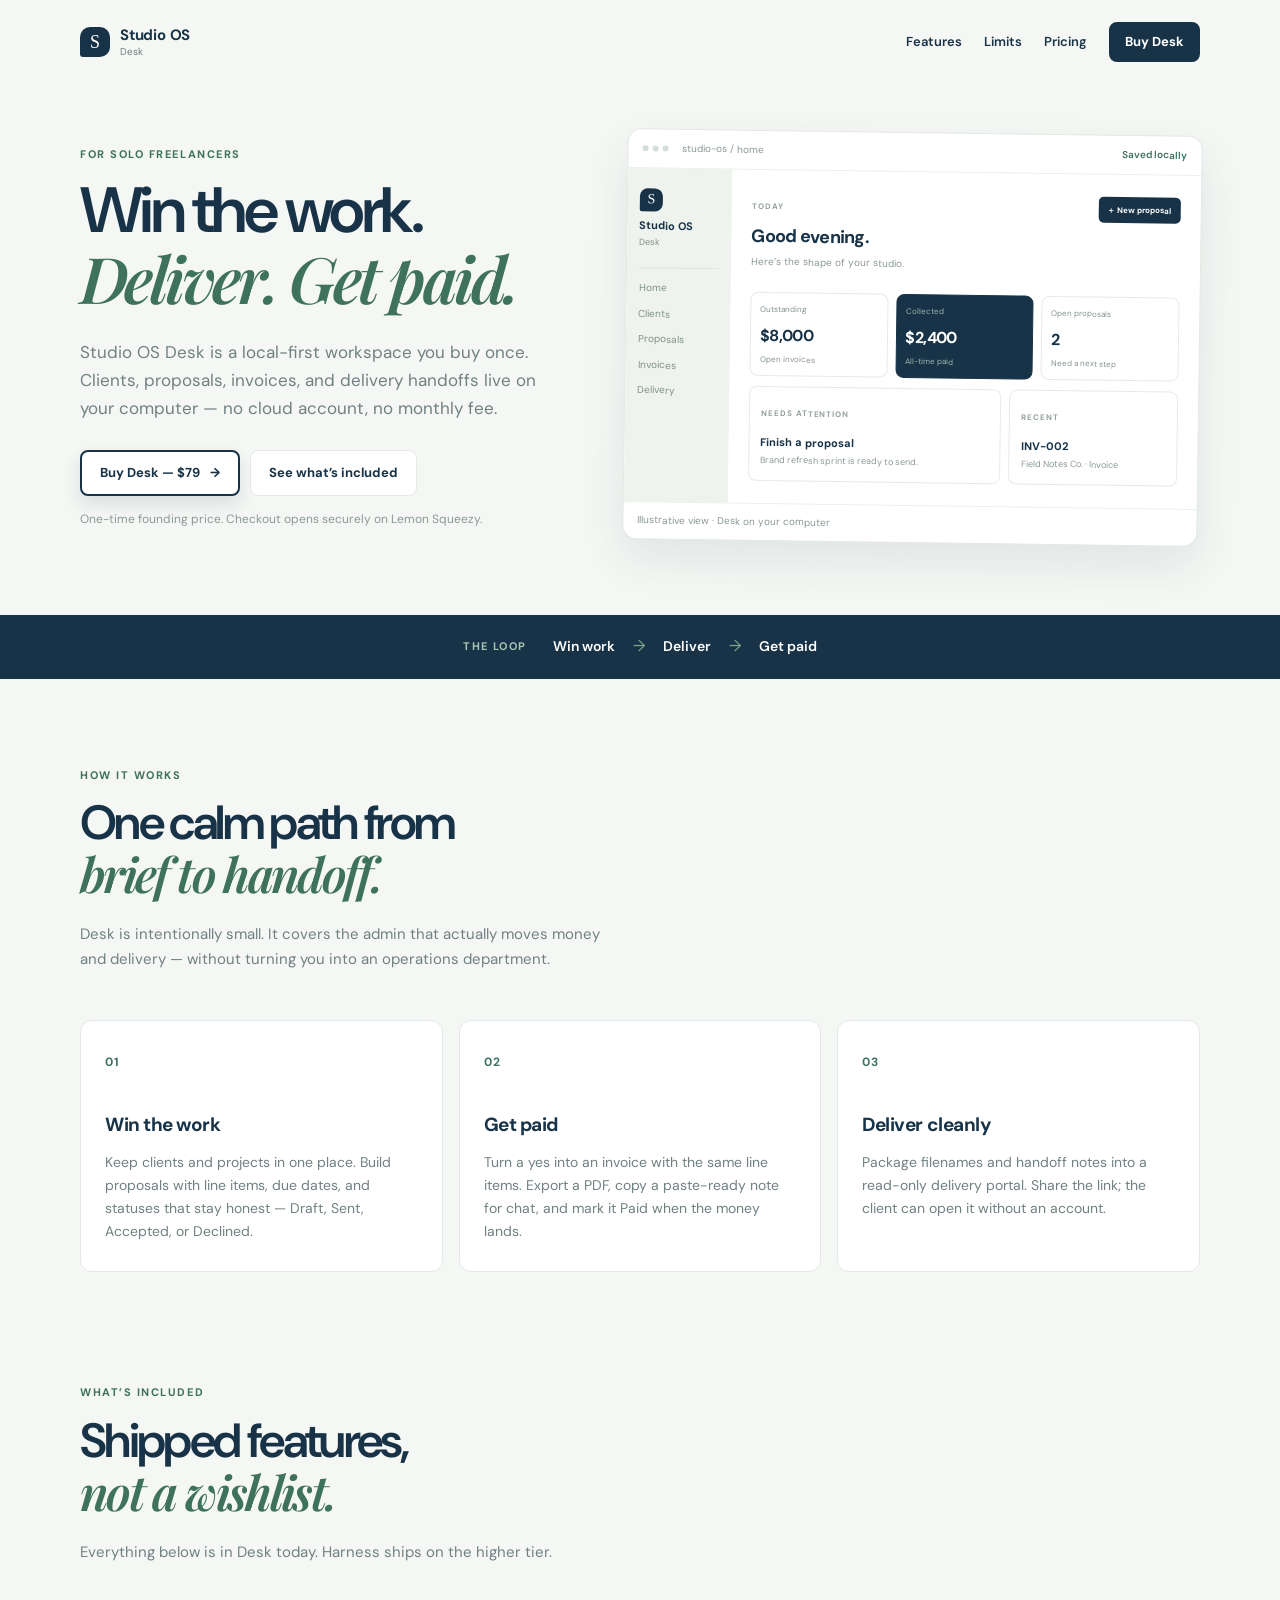
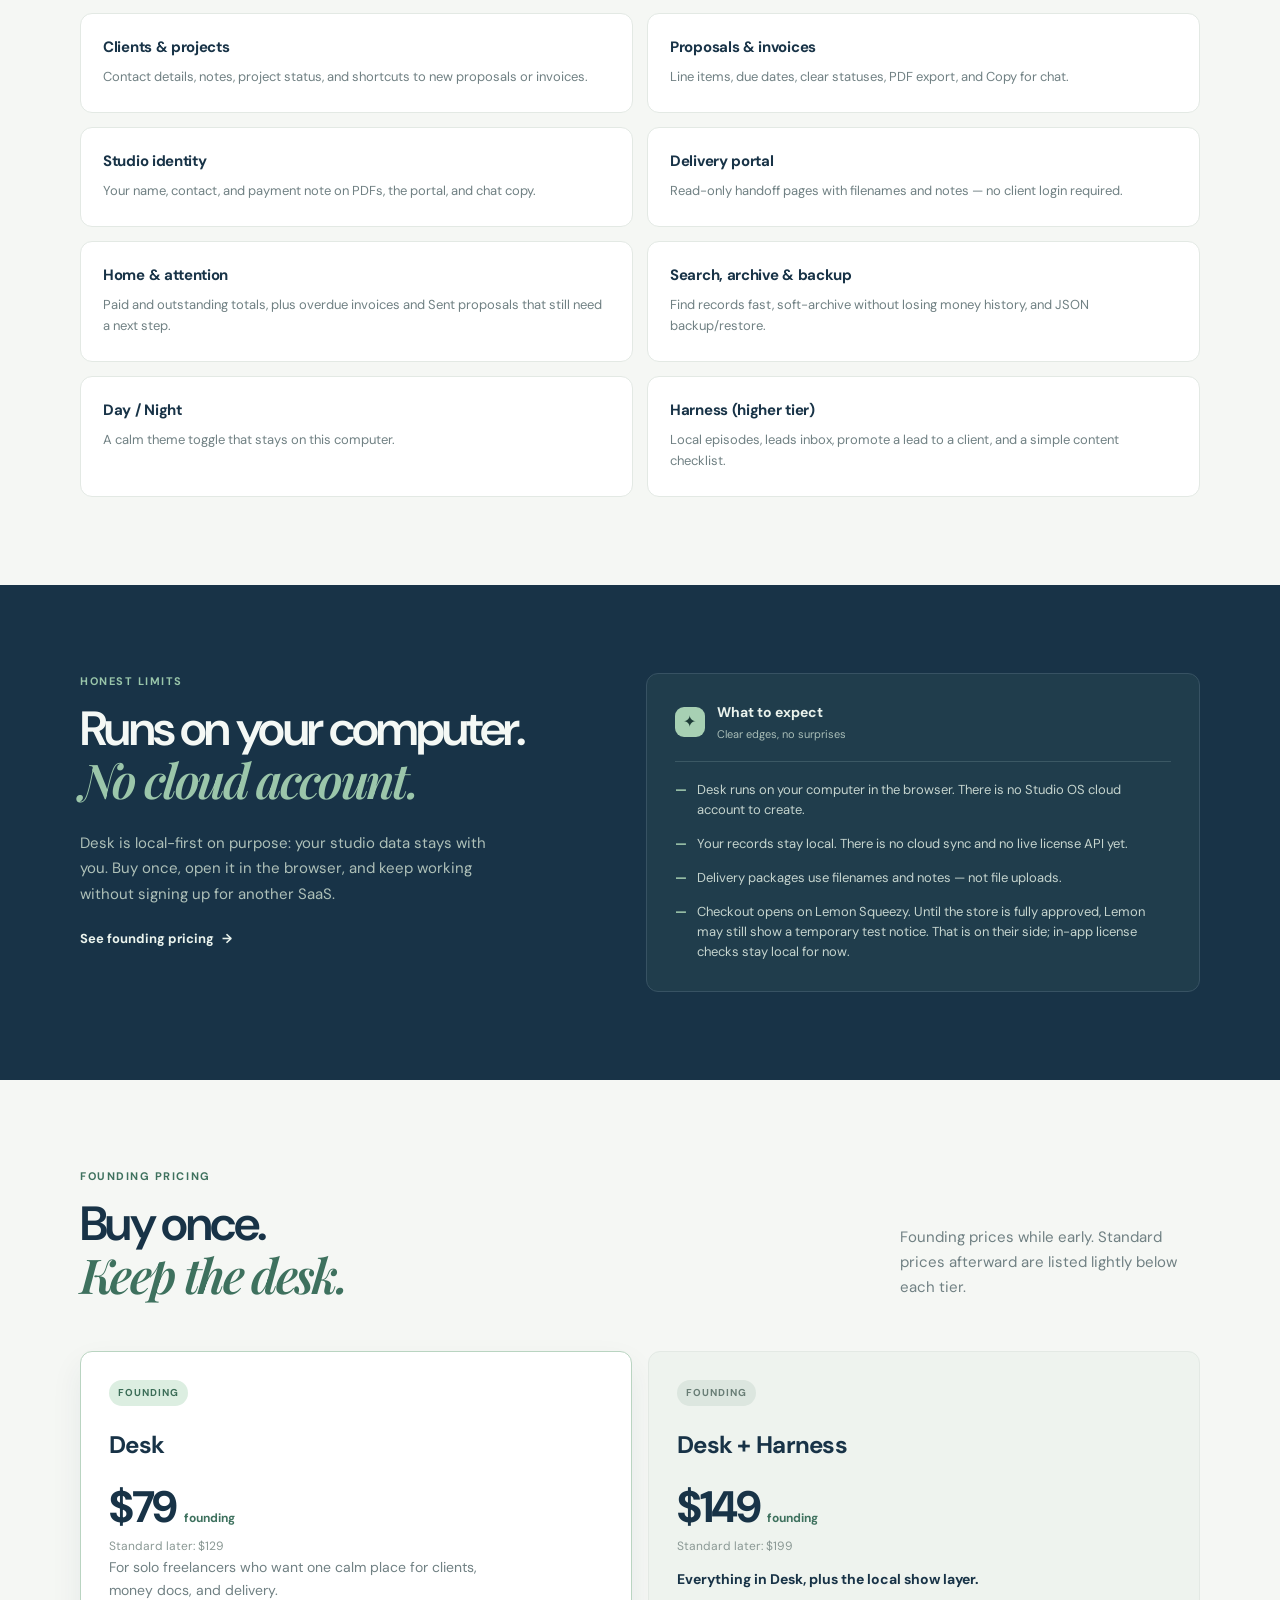
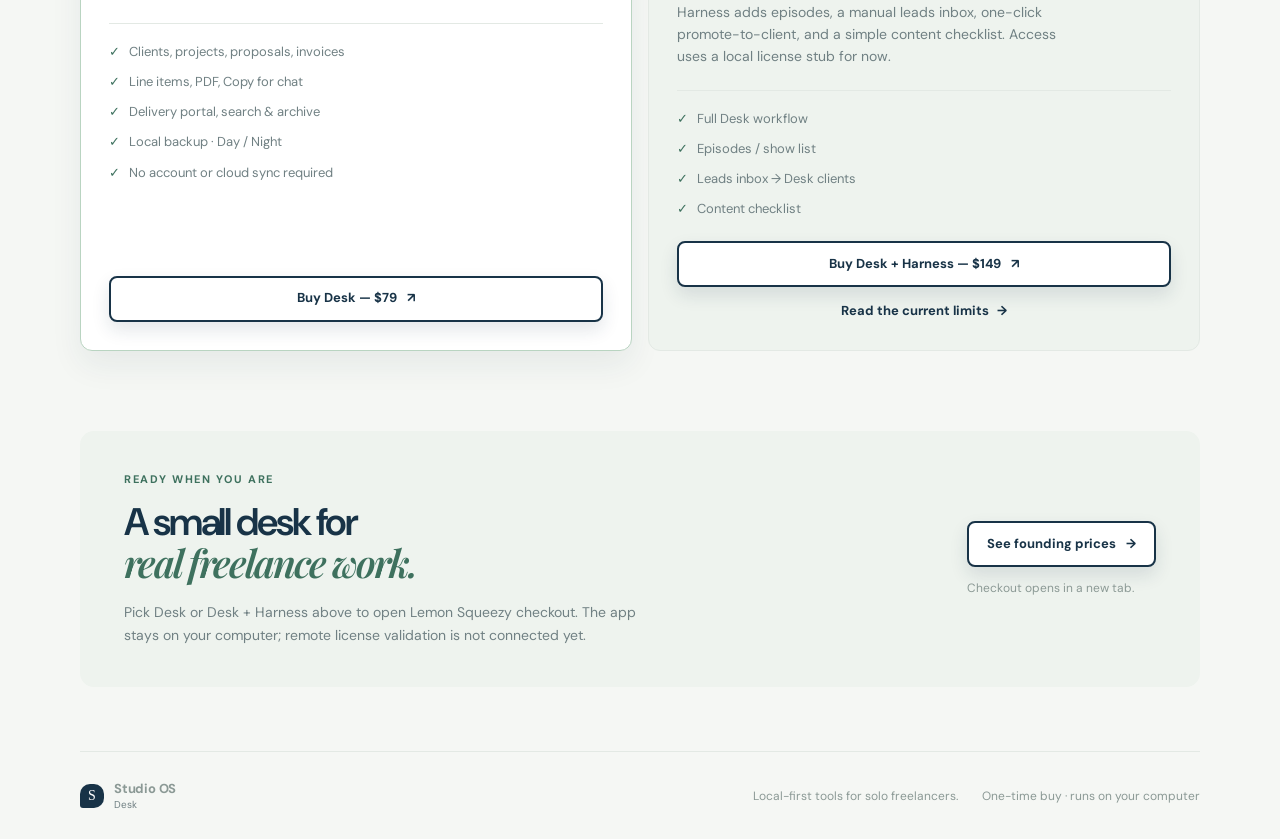
==== studio-os/index.html @ d412e713 "fix(studio-os): visible buy button labels (white fill, navy text) +26 -15" ====
<!doctype html>
<html lang="en">
<head>
  <meta charset="UTF-8">
  <meta name="viewport" content="width=device-width, initial-scale=1">
  <meta name="theme-color" content="#f5f7f4">
  <meta name="description" content="Studio OS Desk is a local-first, one-time purchase for solo freelancers: clients, proposals, invoices, and delivery in one calm desk.">
  <meta property="og:title" content="Studio OS Desk — Win work, deliver, get paid">
  <meta property="og:description" content="A local-first desk for solo freelancers: win work, deliver, get paid. One-time buy, runs on your computer.">
  <meta property="og:url" content="https://mndwrx.github.io/studio-os/">
  <title>Studio OS Desk — Win work, deliver, get paid</title>
  <link rel="stylesheet" href="landing.css">
</head>
<body>
  <div class="sales-page">
    <a class="sales-skip-link" href="#main-content">Skip to content</a>

    <header class="sales-nav sales-container">
      <a class="sales-brand" href="#main-content" aria-label="Studio OS Desk home">
        <span class="sales-brand-mark" aria-hidden="true">S</span>
        <span><strong>Studio OS</strong><small>Desk</small></span>
      </a>
      <nav aria-label="Sales page navigation">
        <a href="#included">Features</a>
        <a href="#limits">Limits</a>
        <a href="#pricing">Pricing</a>
        <a class="sales-nav-cta" href="#pricing" style="color:#ffffff !important;background:#183347 !important;border:2px solid #183347 !important;-webkit-text-fill-color:#ffffff !important;">Buy Desk</a>
      </nav>
    </header>

    <main id="main-content">
      <section class="sales-hero sales-container">
        <div class="sales-hero-copy">
          <p class="sales-eyebrow">For solo freelancers</p>
          <h1>Win the work.<br><em>Deliver. Get paid.</em></h1>
          <p class="sales-lede">Studio OS Desk is a local-first workspace you buy once. Clients, proposals, invoices, and delivery handoffs live on your computer — no cloud account, no monthly fee.</p>
          <div class="sales-actions">
            <a class="sales-button sales-button-primary" href="#pricing" style="color:#183347 !important;background:#ffffff !important;border:2px solid #183347 !important;-webkit-text-fill-color:#183347 !important;">Buy Desk — $79 <span aria-hidden="true">→</span></a>
            <a class="sales-button sales-button-secondary" href="#included">See what’s included</a>
          </div>
          <p class="sales-action-note">One-time founding price. Checkout opens securely on Lemon Squeezy.</p>
        </div>

        <div class="sales-preview" aria-label="Illustrative preview of the Studio OS Desk">
          <div class="sales-preview-bar">
            <span class="sales-preview-dots" aria-hidden="true"><i></i><i></i><i></i></span>
            <span>studio-os / home</span>
            <span class="sales-preview-status">Saved locally</span>
          </div>
          <div class="sales-preview-body">
            <div class="sales-preview-sidebar">
              <span class="sales-preview-logo">S</span>
              <strong>Studio OS</strong>
              <small>Desk</small>
              <span class="sales-preview-rule"></span>
              <span>Home</span><span>Clients</span><span>Proposals</span><span>Invoices</span><span>Delivery</span>
            </div>
            <div class="sales-preview-main">
              <div class="sales-preview-heading">
                <div>
                  <small>TODAY</small>
                  <h2>Good evening.</h2>
                  <p>Here’s the shape of your studio.</p>
                </div>
                <span class="sales-preview-plus">＋ New proposal</span>
              </div>
              <div class="sales-preview-metrics">
                <div><small>Outstanding</small><strong>$8,000</strong><span>Open invoices</span></div>
                <div class="sales-preview-metric-dark"><small>Collected</small><strong>$2,400</strong><span>All-time paid</span></div>
                <div><small>Open proposals</small><strong>2</strong><span>Need a next step</span></div>
              </div>
              <div class="sales-preview-panels">
                <div><small>NEEDS ATTENTION</small><strong>Finish a proposal</strong><p>Brand refresh sprint is ready to send.</p></div>
                <div><small>RECENT</small><strong>INV-002</strong><p>Field Notes Co. · Invoice</p></div>
              </div>
            </div>
          </div>
          <p class="sales-preview-caption">Illustrative view · Desk on your computer</p>
        </div>
      </section>

      <section class="sales-proof-strip" aria-label="Core workflow">
        <div class="sales-container sales-proof-inner">
          <span>The loop</span>
          <strong>Win work</strong><i>→</i>
          <strong>Deliver</strong><i>→</i>
          <strong>Get paid</strong>
        </div>
      </section>

      <section class="sales-section sales-container" id="workflow">
        <div class="sales-section-heading">
          <p class="sales-eyebrow">How it works</p>
          <h2>One calm path from<br><em>brief to handoff.</em></h2>
          <p>Desk is intentionally small. It covers the admin that actually moves money and delivery — without turning you into an operations department.</p>
        </div>
        <div class="sales-workflow-grid">
          <article class="sales-workflow-card">
            <span class="sales-card-number">01</span>
            <h3>Win the work</h3>
            <p>Keep clients and projects in one place. Build proposals with line items, due dates, and statuses that stay honest — Draft, Sent, Accepted, or Declined.</p>
          </article>
          <article class="sales-workflow-card">
            <span class="sales-card-number">02</span>
            <h3>Get paid</h3>
            <p>Turn a yes into an invoice with the same line items. Export a PDF, copy a paste-ready note for chat, and mark it Paid when the money lands.</p>
          </article>
          <article class="sales-workflow-card">
            <span class="sales-card-number">03</span>
            <h3>Deliver cleanly</h3>
            <p>Package filenames and handoff notes into a read-only delivery portal. Share the link; the client can open it without an account.</p>
          </article>
        </div>
      </section>

      <section class="sales-section sales-included-section sales-container" id="included">
        <div class="sales-section-heading">
          <p class="sales-eyebrow">What’s included</p>
          <h2>Shipped features,<br><em>not a wishlist.</em></h2>
          <p>Everything below is in Desk today. Harness ships on the higher tier.</p>
        </div>
        <div class="sales-feature-grid">
          <article class="sales-feature-card"><h3>Clients &amp; projects</h3><p>Contact details, notes, project status, and shortcuts to new proposals or invoices.</p></article>
          <article class="sales-feature-card"><h3>Proposals &amp; invoices</h3><p>Line items, due dates, clear statuses, PDF export, and Copy for chat.</p></article>
          <article class="sales-feature-card"><h3>Studio identity</h3><p>Your name, contact, and payment note on PDFs, the portal, and chat copy.</p></article>
          <article class="sales-feature-card"><h3>Delivery portal</h3><p>Read-only handoff pages with filenames and notes — no client login required.</p></article>
          <article class="sales-feature-card"><h3>Home &amp; attention</h3><p>Paid and outstanding totals, plus overdue invoices and Sent proposals that still need a next step.</p></article>
          <article class="sales-feature-card"><h3>Search, archive &amp; backup</h3><p>Find records fast, soft-archive without losing money history, and JSON backup/restore.</p></article>
          <article class="sales-feature-card"><h3>Day / Night</h3><p>A calm theme toggle that stays on this computer.</p></article>
          <article class="sales-feature-card"><h3>Harness (higher tier)</h3><p>Local episodes, leads inbox, promote a lead to a client, and a simple content checklist.</p></article>
        </div>
      </section>

      <section class="sales-local-section" id="limits">
        <div class="sales-container sales-local-grid">
          <div>
            <p class="sales-eyebrow sales-eyebrow-light">Honest limits</p>
            <h2>Runs on your computer.<br><em>No cloud account.</em></h2>
            <p class="sales-local-lede">Desk is local-first on purpose: your studio data stays with you. Buy once, open it in the browser, and keep working without signing up for another SaaS.</p>
            <a class="sales-text-link" href="#pricing">See founding pricing <span aria-hidden="true">→</span></a>
          </div>
          <div class="sales-boundary-card">
            <div class="sales-boundary-heading">
              <span class="sales-boundary-icon" aria-hidden="true">✦</span>
              <div><strong>What to expect</strong><small>Clear edges, no surprises</small></div>
            </div>
            <ul class="sales-limits-list">
              <li><span aria-hidden="true">—</span>Desk runs on your computer in the browser. There is no Studio OS cloud account to create.</li>
              <li><span aria-hidden="true">—</span>Your records stay local. There is no cloud sync and no live license API yet.</li>
              <li><span aria-hidden="true">—</span>Delivery packages use filenames and notes — not file uploads.</li>
              <li><span aria-hidden="true">—</span>Checkout opens on Lemon Squeezy. Until the store is fully approved, Lemon may still show a temporary test notice. That is on their side; in-app license checks stay local for now.</li>
            </ul>
          </div>
        </div>
      </section>

      <section class="sales-section sales-pricing-section sales-container" id="pricing">
        <div class="sales-section-heading sales-pricing-heading">
          <div>
            <p class="sales-eyebrow">Founding pricing</p>
            <h2>Buy once.<br><em>Keep the desk.</em></h2>
          </div>
          <p>Founding prices while early. Standard prices afterward are listed lightly below each tier.</p>
        </div>
        <div class="sales-pricing-grid">
          <article class="sales-price-card sales-price-card-featured">
            <span class="sales-price-badge">FOUNDING</span>
            <h3>Desk</h3>
            <p class="sales-price-amount"><strong>$79</strong><span>founding</span></p>
            <p class="sales-price-standard">Standard later: $129</p>
            <p>For solo freelancers who want one calm place for clients, money docs, and delivery.</p>
            <div class="sales-price-rule"></div>
            <ul>
              <li>Clients, projects, proposals, invoices</li>
              <li>Line items, PDF, Copy for chat</li>
              <li>Delivery portal, search &amp; archive</li>
              <li>Local backup · Day / Night</li>
              <li>No account or cloud sync required</li>
            </ul>
            <a class="sales-button sales-button-primary" href="https://mndwrx-studio.lemonsqueezy.com/checkout/buy/13f69856-de32-4534-b3dc-3ce31f8685bf" target="_blank" rel="noopener" style="color:#183347 !important;background:#ffffff !important;border:2px solid #183347 !important;-webkit-text-fill-color:#183347 !important;">Buy Desk — $79 <span aria-hidden="true">↗</span></a>
          </article>
          <article class="sales-price-card sales-price-card-upgrade">
            <span class="sales-price-badge sales-price-badge-muted">FOUNDING</span>
            <h3>Desk + Harness</h3>
            <p class="sales-price-amount"><strong>$149</strong><span>founding</span></p>
            <p class="sales-price-standard">Standard later: $199</p>
            <p class="sales-upgrade-label">Everything in Desk, plus the local show layer.</p>
            <p>Harness adds episodes, a manual leads inbox, one-click promote-to-client, and a simple content checklist. Access uses a local license stub for now.</p>
            <div class="sales-price-rule"></div>
            <ul>
              <li>Full Desk workflow</li>
              <li>Episodes / show list</li>
              <li>Leads inbox → Desk clients</li>
              <li>Content checklist</li>
            </ul>
            <a class="sales-button sales-button-primary" href="https://mndwrx-studio.lemonsqueezy.com/checkout/buy/eb631a22-2c8f-4f4e-a6d3-6954847ea74e" target="_blank" rel="noopener" style="color:#183347 !important;background:#ffffff !important;border:2px solid #183347 !important;-webkit-text-fill-color:#183347 !important;">Buy Desk + Harness — $149 <span aria-hidden="true">↗</span></a>
            <a class="sales-text-link" href="#limits">Read the current limits <span aria-hidden="true">→</span></a>
          </article>
        </div>
      </section>

      <section class="sales-contact-section" id="contact">
        <div class="sales-container sales-contact-card">
          <div>
            <p class="sales-eyebrow">Ready when you are</p>
            <h2>A small desk for<br><em>real freelance work.</em></h2>
            <p>Pick Desk or Desk + Harness above to open Lemon Squeezy checkout. The app stays on your computer; remote license validation is not connected yet.</p>
          </div>
          <div class="sales-contact-actions">
            <a class="sales-button sales-button-primary" href="#pricing" style="color:#183347 !important;background:#ffffff !important;border:2px solid #183347 !important;-webkit-text-fill-color:#183347 !important;">See founding prices <span aria-hidden="true">→</span></a>
            <span class="sales-placeholder-note">Checkout opens in a new tab.</span>
          </div>
        </div>
      </section>
    </main>

    <footer class="sales-footer sales-container">
      <a class="sales-brand" href="#main-content" aria-label="Studio OS Desk home">
        <span class="sales-brand-mark" aria-hidden="true">S</span>
        <span><strong>Studio OS</strong><small>Desk</small></span>
      </a>
      <p>Local-first tools for solo freelancers.</p>
      <span>One-time buy · runs on your computer</span>
    </footer>
  </div>
</body>
</html>
---- studio-os/landing.css ----
@import url('https://fonts.googleapis.com/css2?family=DM+Sans:wght@400;500;600;700&family=Playfair+Display:ital,wght@0,600;1,600&display=swap');

html, body { margin: 0; background: #f5f7f4; }
body { min-width: 320px; }


.sales-page {
  --sales-ink: #183347;
  --sales-muted: #708083;
  --sales-canvas: #f5f7f4;
  --sales-surface: #ffffff;
  --sales-sage: #eef3ee;
  --sales-border: #e3e9e4;
  --sales-accent: #3e715e;
  --sales-quiet: #8b9995;
  color: var(--sales-ink);
  background: var(--sales-canvas);
  font-family: 'DM Sans', ui-sans-serif, system-ui, sans-serif;
  line-height: 1.55;
  min-height: 100vh;
}

.sales-page *,
.sales-page *::before,
.sales-page *::after { box-sizing: border-box; }

/* Do not inherit ink onto filled CTAs (navy-on-navy). */
.sales-page a:not(.sales-button):not(.sales-nav-cta):not(.sales-skip-link) {
  color: inherit;
}

.sales-container {
  width: min(1120px, calc(100% - 48px));
  margin: 0 auto;
}

.sales-skip-link {
  position: absolute;
  left: 18px;
  top: -60px;
  z-index: 5;
  padding: 10px 14px;
  color: #fff;
  background: var(--sales-ink);
  border-radius: 8px;
  font-size: 12px;
  font-weight: 700;
}

.sales-skip-link:focus { top: 18px; }

.sales-nav {
  display: flex;
  align-items: center;
  justify-content: space-between;
  min-height: 76px;
  padding-top: 8px;
}

.sales-brand {
  display: inline-flex;
  align-items: center;
  gap: 10px;
  text-decoration: none;
}

.sales-brand-mark {
  display: grid;
  place-items: center;
  width: 30px;
  height: 30px;
  border-radius: 10px 10px 10px 3px;
  color: #fff;
  background: var(--sales-ink);
  font: 18px Georgia, serif;
}

.sales-brand strong,
.sales-brand small { display: block; line-height: 1.1; }

.sales-brand strong {
  font-size: 15px;
  letter-spacing: -0.2px;
}

.sales-brand small {
  margin-top: 3px;
  color: var(--sales-muted);
  font-size: 10px;
}

.sales-nav nav {
  display: flex;
  align-items: center;
  gap: 22px;
}

.sales-nav nav a {
  color: var(--sales-muted);
  font-size: 13px;
  font-weight: 600;
  text-decoration: none;
}

.sales-nav nav a:hover { color: var(--sales-ink); }

.sales-nav nav a.sales-nav-cta,
.sales-nav nav a.sales-nav-cta:hover,
.sales-nav nav a.sales-nav-cta:focus {
  padding: 10px 14px;
  color: #ffffff;
  background: #183347;
  background: var(--sales-ink);
  border-radius: 8px;
}

.sales-hero {
  display: grid;
  grid-template-columns: minmax(0, 0.92fr) minmax(420px, 1.08fr);
  align-items: center;
  gap: 56px;
  padding: 56px 0 72px;
}

.sales-eyebrow {
  margin: 0 0 14px;
  color: var(--sales-accent);
  font-size: 11px;
  font-weight: 700;
  letter-spacing: 0.14em;
  text-transform: uppercase;
}

.sales-hero h1,
.sales-section-heading h2,
.sales-local-grid h2,
.sales-contact-card h2 {
  margin: 0;
  font-size: clamp(40px, 5vw, 64px);
  line-height: 1.05;
  letter-spacing: -0.055em;
  font-weight: 600;
}

.sales-page em {
  color: var(--sales-accent);
  font-family: 'Playfair Display', Georgia, serif;
  font-weight: 600;
  font-style: italic;
}

.sales-lede {
  max-width: 460px;
  margin: 22px 0 0;
  color: var(--sales-muted);
  font-size: 17px;
  line-height: 1.65;
}

.sales-actions {
  display: flex;
  flex-wrap: wrap;
  gap: 10px;
  margin-top: 28px;
}

.sales-button {
  display: inline-flex;
  align-items: center;
  justify-content: center;
  gap: 10px;
  min-height: 46px;
  padding: 12px 18px;
  border: 1px solid transparent;
  border-radius: 8px;
  font-size: 13px;
  font-weight: 700;
  text-decoration: none;
  transition: transform 0.15s ease, box-shadow 0.15s ease, background 0.15s ease;
}

.sales-button:hover { transform: translateY(-1px); }

/* Primary CTAs: light fill + navy text (never invisible on navy) */
.sales-page a.sales-button-primary,
.sales-page a.sales-button-primary:hover,
.sales-page a.sales-button-primary:focus,
.sales-page a.sales-button-primary:visited,
.sales-button-primary {
  color: #183347 !important;
  background: #ffffff !important;
  border: 2px solid #183347 !important;
  box-shadow: 0 8px 18px rgba(24, 51, 71, 0.12);
  font-weight: 700;
  -webkit-text-fill-color: #183347 !important;
}

.sales-page a.sales-button-primary:hover,
.sales-button-primary:hover {
  background: #eef3ee !important;
  color: #183347 !important;
  -webkit-text-fill-color: #183347 !important;
  box-shadow: 0 12px 24px rgba(24, 51, 71, 0.16);
}

.sales-page a.sales-button-primary span,
.sales-button-primary span {
  color: #183347 !important;
  -webkit-text-fill-color: #183347 !important;
}

/* Secondary: dark text on light surface */
.sales-page a.sales-button-secondary,
.sales-page a.sales-button-secondary:hover,
.sales-page a.sales-button-secondary:focus,
.sales-button-secondary {
  color: #183347;
  color: var(--sales-ink);
  background: var(--sales-surface);
  border-color: var(--sales-border);
  -webkit-text-fill-color: currentColor;
}

/* CTA text visibility / contrast belt */
.sales-page a.sales-button,
.sales-page a.sales-nav-cta,
.sales-button,
.sales-nav-cta {
  opacity: 1;
  visibility: visible;
  text-indent: 0;
  white-space: normal;
  font-size: 13px;
  line-height: 1.3;
  font-weight: 700;
}

.sales-page a.sales-button-primary,
.sales-button-primary {
  color: #183347 !important;
  -webkit-text-fill-color: #183347 !important;
}
.sales-page a.sales-nav-cta,
.sales-nav-cta {
  color: #ffffff !important;
  -webkit-text-fill-color: #ffffff !important;
}

.sales-page a.sales-button-secondary,
.sales-button-secondary {
  color: #183347 !important;
  color: var(--sales-ink) !important;
  -webkit-text-fill-color: currentColor !important;
}

.sales-action-note {
  margin: 14px 0 0;
  color: var(--sales-quiet);
  font-size: 12px;
}

.sales-preview {
  overflow: hidden;
  border: 1px solid var(--sales-border);
  border-radius: 14px;
  background: var(--sales-surface);
  box-shadow: 0 20px 44px rgba(24, 51, 71, 0.09);
  transform: rotate(0.8deg);
}

.sales-preview-bar {
  display: flex;
  align-items: center;
  gap: 11px;
  padding: 11px 14px;
  color: var(--sales-quiet);
  border-bottom: 1px solid #ebf0ec;
  font-size: 10px;
}

.sales-preview-dots {
  display: flex;
  gap: 4px;
  margin-right: 2px;
}

.sales-preview-dots i {
  width: 6px;
  height: 6px;
  border-radius: 50%;
  background: #d2ded7;
}

.sales-preview-status {
  margin-left: auto;
  color: var(--sales-accent);
  font-weight: 600;
}

.sales-preview-body {
  display: grid;
  grid-template-columns: 104px 1fr;
  min-height: 320px;
}

.sales-preview-sidebar {
  display: flex;
  flex-direction: column;
  gap: 10px;
  padding: 20px 12px;
  color: #81908d;
  background: #eef3ee;
  font-size: 10px;
}

.sales-preview-sidebar strong {
  margin-top: -4px;
  color: var(--sales-ink);
  font-size: 11px;
}

.sales-preview-sidebar small {
  margin-top: -8px;
  font-size: 9px;
}

.sales-preview-logo {
  display: grid;
  place-items: center;
  width: 23px;
  height: 23px;
  border-radius: 8px 8px 8px 2px;
  color: #fff;
  background: var(--sales-ink);
  font: 14px Georgia, serif;
}

.sales-preview-rule {
  height: 1px;
  margin: 8px 0 2px;
  background: #dce7df;
}

.sales-preview-main { padding: 22px 20px; }

.sales-preview-heading {
  display: flex;
  justify-content: space-between;
  gap: 10px;
}

.sales-preview-heading small,
.sales-preview-panels small {
  color: #93a19e;
  font-size: 8px;
  font-weight: 700;
  letter-spacing: 0.12em;
}

.sales-preview-heading h2 {
  margin: 7px 0 3px;
  font-size: 18px;
  letter-spacing: -0.04em;
}

.sales-preview-heading p {
  margin: 0;
  color: #8b9a96;
  font-size: 10px;
}

.sales-preview-plus {
  align-self: flex-start;
  padding: 7px 9px;
  color: #fff;
  background: var(--sales-ink);
  border-radius: 5px;
  font-size: 8px;
  font-weight: 700;
  white-space: nowrap;
}

.sales-preview-metrics {
  display: grid;
  grid-template-columns: repeat(3, 1fr);
  gap: 8px;
  margin-top: 22px;
}

.sales-preview-metrics > div {
  min-height: 72px;
  padding: 10px 9px;
  border: 1px solid #e5ece7;
  border-radius: 8px;
}

.sales-preview-metrics small,
.sales-preview-metrics span {
  display: block;
  color: #84938f;
  font-size: 8px;
}

.sales-preview-metrics strong {
  display: block;
  margin: 9px 0 4px;
  font-size: 16px;
  letter-spacing: -0.04em;
}

.sales-preview-metric-dark {
  color: #fff;
  background: var(--sales-ink);
  border-color: var(--sales-ink) !important;
}

.sales-preview-metric-dark small,
.sales-preview-metric-dark span { color: #9eb5ab; }

.sales-preview-panels {
  display: grid;
  grid-template-columns: 1.2fr 0.8fr;
  gap: 8px;
  margin-top: 10px;
}

.sales-preview-panels > div {
  min-height: 76px;
  padding: 12px 11px;
  border: 1px solid #e5ece7;
  border-radius: 8px;
}

.sales-preview-panels strong {
  display: block;
  margin-top: 10px;
  font-size: 11px;
}

.sales-preview-panels p {
  margin: 3px 0 0;
  color: #8b9a96;
  font-size: 9px;
}

.sales-preview-caption {
  margin: 0;
  padding: 10px 14px;
  color: var(--sales-quiet);
  border-top: 1px solid #ebf0ec;
  font-size: 10px;
}

.sales-proof-strip {
  color: #fff;
  background: var(--sales-ink);
}

.sales-proof-inner {
  display: flex;
  align-items: center;
  justify-content: center;
  gap: 18px;
  min-height: 64px;
}

.sales-proof-inner > span {
  color: #a7c5b5;
  font-size: 11px;
  font-weight: 700;
  letter-spacing: 0.13em;
  text-transform: uppercase;
  margin-right: 8px;
}

.sales-proof-inner strong {
  font-size: 14px;
  font-weight: 600;
}

.sales-proof-inner i {
  color: #78a68d;
  font-style: normal;
}

.sales-section { padding: 88px 0; }

.sales-section-heading { max-width: 640px; }

.sales-section-heading h2,
.sales-local-grid h2,
.sales-contact-card h2 {
  font-size: clamp(32px, 3.8vw, 48px);
}

.sales-section-heading > p:last-child {
  max-width: 520px;
  margin: 20px 0 0;
  color: var(--sales-muted);
  font-size: 15px;
  line-height: 1.65;
}

.sales-workflow-grid {
  display: grid;
  grid-template-columns: repeat(3, 1fr);
  gap: 16px;
  margin-top: 48px;
}

.sales-workflow-card {
  padding: 28px 24px;
  border: 1px solid var(--sales-border);
  border-radius: 12px;
  background: var(--sales-surface);
}

.sales-card-number {
  color: var(--sales-accent);
  font-size: 12px;
  font-weight: 700;
  letter-spacing: 0.08em;
}

.sales-workflow-card h3 {
  margin: 36px 0 12px;
  font-size: 19px;
  letter-spacing: -0.025em;
}

.sales-workflow-card p {
  margin: 0;
  color: var(--sales-muted);
  font-size: 14px;
  line-height: 1.65;
}

.sales-included-section { padding-top: 24px; }

.sales-feature-grid {
  display: grid;
  grid-template-columns: repeat(2, 1fr);
  gap: 14px;
  margin-top: 48px;
}

.sales-feature-card {
  padding: 22px 22px 24px;
  border: 1px solid var(--sales-border);
  border-radius: 12px;
  background: var(--sales-surface);
}

.sales-feature-card h3 {
  margin: 0 0 8px;
  font-size: 15px;
  letter-spacing: -0.02em;
}

.sales-feature-card p {
  margin: 0;
  color: var(--sales-muted);
  font-size: 13px;
  line-height: 1.6;
}

.sales-local-section {
  padding: 88px 0;
  color: #eaf3ed;
  background: var(--sales-ink);
}

.sales-local-grid {
  display: grid;
  grid-template-columns: 0.95fr 1.05fr;
  align-items: start;
  gap: 64px;
}

.sales-eyebrow-light { color: #99c6aa; }

.sales-local-grid h2 { color: #f4f8f5; }

.sales-local-grid em { color: #9bc6aa; }

.sales-local-lede {
  max-width: 420px;
  margin: 22px 0 0;
  color: #aec0b8;
  font-size: 15px;
  line-height: 1.7;
}

.sales-text-link {
  display: inline-flex;
  align-items: center;
  gap: 8px;
  margin-top: 22px;
  color: var(--sales-accent);
  font-size: 13px;
  font-weight: 700;
  text-decoration: none;
}

.sales-local-grid .sales-text-link { color: #b1d6be; }

.sales-boundary-card {
  padding: 28px;
  border: 1px solid #375263;
  border-radius: 12px;
  background: #203d4c;
}

.sales-boundary-heading {
  display: flex;
  align-items: center;
  gap: 12px;
  padding-bottom: 18px;
  margin-bottom: 4px;
  border-bottom: 1px solid #3b5864;
}

.sales-boundary-icon {
  display: grid;
  place-items: center;
  width: 30px;
  height: 30px;
  color: #1c3a36;
  background: #a7d0b3;
  border-radius: 9px;
}

.sales-boundary-heading strong,
.sales-boundary-heading small { display: block; }

.sales-boundary-heading strong { font-size: 14px; }

.sales-boundary-heading small {
  margin-top: 2px;
  color: #a8bdb7;
  font-size: 11px;
}

.sales-boundary-card ul {
  display: grid;
  gap: 14px;
  margin: 18px 0 0;
  padding: 0;
  list-style: none;
}

.sales-boundary-card li {
  display: flex;
  align-items: flex-start;
  gap: 10px;
  color: #d1dfd8;
  font-size: 13px;
  line-height: 1.55;
}

.sales-boundary-card li > span {
  flex-shrink: 0;
  color: #a7d0b3;
  font-weight: 700;
}

.sales-limits-list li { color: #c5d4ce; }

.sales-pricing-section { padding-bottom: 80px; }

.sales-pricing-heading {
  display: flex;
  flex-wrap: wrap;
  align-items: end;
  justify-content: space-between;
  max-width: none;
  gap: 20px;
}

.sales-pricing-heading > p:last-child {
  max-width: 300px;
  margin: 0 0 4px;
}

.sales-pricing-grid {
  display: grid;
  grid-template-columns: 1fr 1fr;
  gap: 16px;
  margin-top: 48px;
}

.sales-price-card {
  display: flex;
  flex-direction: column;
  padding: 28px;
  border: 1px solid var(--sales-border);
  border-radius: 12px;
  background: var(--sales-surface);
}

.sales-price-card-featured {
  border-color: #b9d4c1;
  box-shadow: 0 14px 32px rgba(24, 51, 71, 0.07);
}

.sales-price-card-upgrade { background: #eef3ee; }

.sales-price-badge {
  display: inline-block;
  align-self: flex-start;
  padding: 5px 9px;
  color: #3b6d57;
  background: #dceee1;
  border-radius: 99px;
  font-size: 10px;
  font-weight: 700;
  letter-spacing: 0.1em;
}

.sales-price-badge-muted {
  color: #687d75;
  background: #dce6df;
}

.sales-price-card h3 {
  margin: 20px 0 4px;
  font-size: 24px;
  letter-spacing: -0.03em;
}

.sales-price-card > p {
  max-width: 380px;
  margin: 0;
  color: var(--sales-muted);
  font-size: 14px;
  line-height: 1.6;
}

.sales-price-amount {
  display: flex;
  align-items: baseline;
  gap: 8px;
  margin: 18px 0 0 !important;
  color: var(--sales-ink) !important;
}

.sales-price-amount strong {
  font-size: 44px;
  line-height: 1;
  letter-spacing: -0.055em;
}

.sales-price-amount span {
  color: var(--sales-accent);
  font-size: 12px;
  font-weight: 700;
}

.sales-price-standard {
  margin-top: 8px !important;
  color: var(--sales-quiet) !important;
  font-size: 12px !important;
}

.sales-price-rule {
  height: 1px;
  margin: 22px 0 18px;
  background: var(--sales-border);
}

.sales-price-card ul {
  display: grid;
  gap: 10px;
  margin: 0 0 22px;
  padding: 0;
  list-style: none;
}

.sales-price-card li {
  color: var(--sales-muted);
  font-size: 13px;
}

.sales-price-card li::before {
  content: '✓';
  margin-right: 9px;
  color: var(--sales-accent);
  font-weight: 700;
}

.sales-price-card .sales-button { width: 100%; margin-top: auto; }

.sales-upgrade-label {
  margin: 12px 0 10px !important;
  color: var(--sales-ink) !important;
  font-weight: 700;
}

.sales-price-card-upgrade .sales-text-link {
  justify-content: center;
  width: 100%;
  margin-top: 14px;
}

.sales-contact-section { padding: 0 0 64px; }

.sales-contact-card {
  display: flex;
  align-items: center;
  justify-content: space-between;
  gap: 40px;
  padding: 40px 44px;
  border-radius: 14px;
  background: var(--sales-sage);
}

.sales-contact-card h2 {
  font-size: clamp(28px, 3vw, 40px);
}

.sales-contact-card > div:first-child > p:last-child {
  max-width: 520px;
  margin: 16px 0 0;
  color: var(--sales-muted);
  font-size: 14px;
  line-height: 1.65;
}

.sales-contact-actions {
  display: flex;
  flex-direction: column;
  align-items: flex-start;
  flex-shrink: 0;
}

.sales-placeholder-note {
  max-width: 220px;
  margin-top: 12px;
  color: var(--sales-quiet);
  font-size: 12px;
  line-height: 1.5;
}

.sales-footer {
  display: flex;
  align-items: center;
  gap: 24px;
  min-height: 88px;
  color: var(--sales-quiet);
  border-top: 1px solid var(--sales-border);
  font-size: 12px;
}

.sales-footer .sales-brand { margin-right: auto; }

.sales-footer .sales-brand-mark {
  width: 24px;
  height: 24px;
  font-size: 14px;
}

.sales-footer .sales-brand strong { font-size: 13px; }

.sales-footer p { margin: 0; }

.sales-page :focus-visible {
  outline: 2px solid var(--sales-accent);
  outline-offset: 3px;
}

@media (max-width: 900px) {
  .sales-hero {
    grid-template-columns: 1fr;
    gap: 40px;
    padding-top: 40px;
  }

  .sales-hero-copy { max-width: 640px; }

  .sales-preview {
    max-width: 680px;
    width: 100%;
    margin: 0 auto;
    transform: none;
  }

  .sales-local-grid {
    grid-template-columns: 1fr;
    gap: 36px;
  }

  .sales-feature-grid { grid-template-columns: 1fr; }

  .sales-contact-card {
    align-items: flex-start;
    flex-direction: column;
    gap: 24px;
  }

  .sales-contact-actions {
    flex-direction: row;
    align-items: center;
    gap: 14px;
  }

  .sales-placeholder-note { margin-top: 0; }
}

@media (max-width: 650px) {
  .sales-container { width: min(100% - 32px, 1120px); }

  .sales-nav { min-height: 64px; }

  .sales-nav nav { gap: 10px; }

  .sales-nav nav > a:not(.sales-nav-cta) { display: none; }

  .sales-nav .sales-nav-cta {
    padding: 9px 12px;
    font-size: 12px;
  }

  .sales-hero { padding: 36px 0 48px; }

  .sales-hero h1 { font-size: 42px; }

  .sales-lede { font-size: 15px; }

  .sales-button {
    width: 100%;
    min-height: 48px;
  }

  .sales-preview-body { grid-template-columns: 72px 1fr; }

  .sales-preview-sidebar {
    padding: 16px 8px;
    font-size: 9px;
  }

  .sales-preview-main { padding: 16px 12px; }

  .sales-preview-heading { display: block; }

  .sales-preview-plus {
    display: inline-block;
    margin-top: 10px;
  }

  .sales-preview-heading h2 { font-size: 15px; }

  .sales-preview-metrics {
    gap: 4px;
    margin-top: 14px;
  }

  .sales-preview-metrics > div { padding: 7px 6px; }

  .sales-preview-metrics strong {
    margin: 7px 0 3px;
    font-size: 13px;
  }

  .sales-preview-panels { grid-template-columns: 1fr; }

  .sales-preview-panels > div:last-child { display: none; }

  .sales-proof-inner {
    flex-wrap: wrap;
    justify-content: flex-start;
    gap: 8px 12px;
    padding: 16px 0;
  }

  .sales-proof-inner > span { width: 100%; margin-right: 0; }

  .sales-section,
  .sales-local-section { padding: 64px 0; }

  .sales-included-section { padding-top: 8px; }

  .sales-workflow-grid,
  .sales-pricing-grid,
  .sales-feature-grid {
    grid-template-columns: 1fr;
    margin-top: 32px;
  }

  .sales-workflow-card h3 { margin-top: 28px; }

  .sales-pricing-heading { display: block; }

  .sales-pricing-heading > p:last-child { margin-top: 16px; }

  .sales-price-card { padding: 24px; }

  .sales-contact-section { padding-bottom: 48px; }

  .sales-contact-card { padding: 28px 22px; }

  .sales-contact-actions { display: block; width: 100%; }

  .sales-contact-actions .sales-button { width: 100%; }

  .sales-placeholder-note { margin-top: 12px; }

  .sales-footer {
    display: grid;
    gap: 8px;
    padding: 24px 0;
  }

  .sales-footer .sales-brand { margin-right: 0; }
}

@media (prefers-reduced-motion: reduce) {
  .sales-page *,
  .sales-page *::before,
  .sales-page *::after {
    transition-duration: 0.01ms !important;
    animation-duration: 0.01ms !important;
  }

  .sales-preview { transform: none; }
}
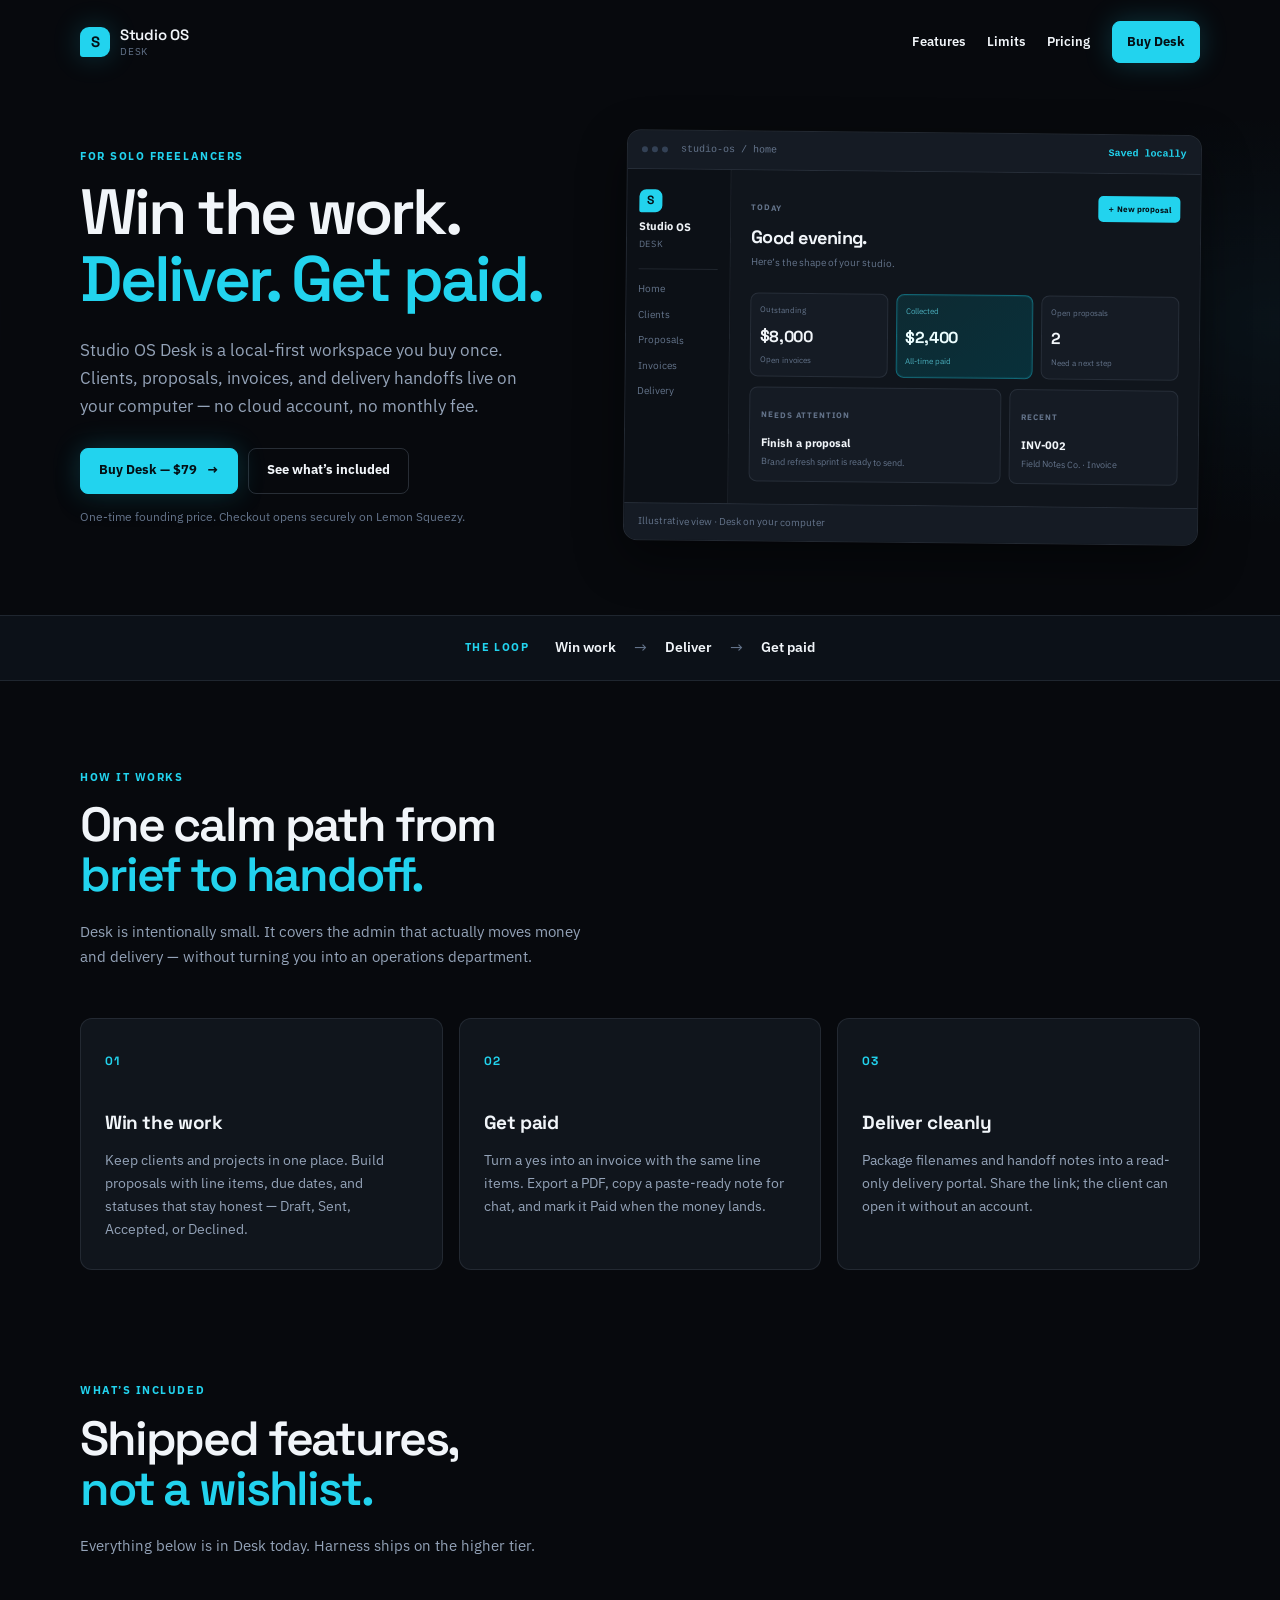
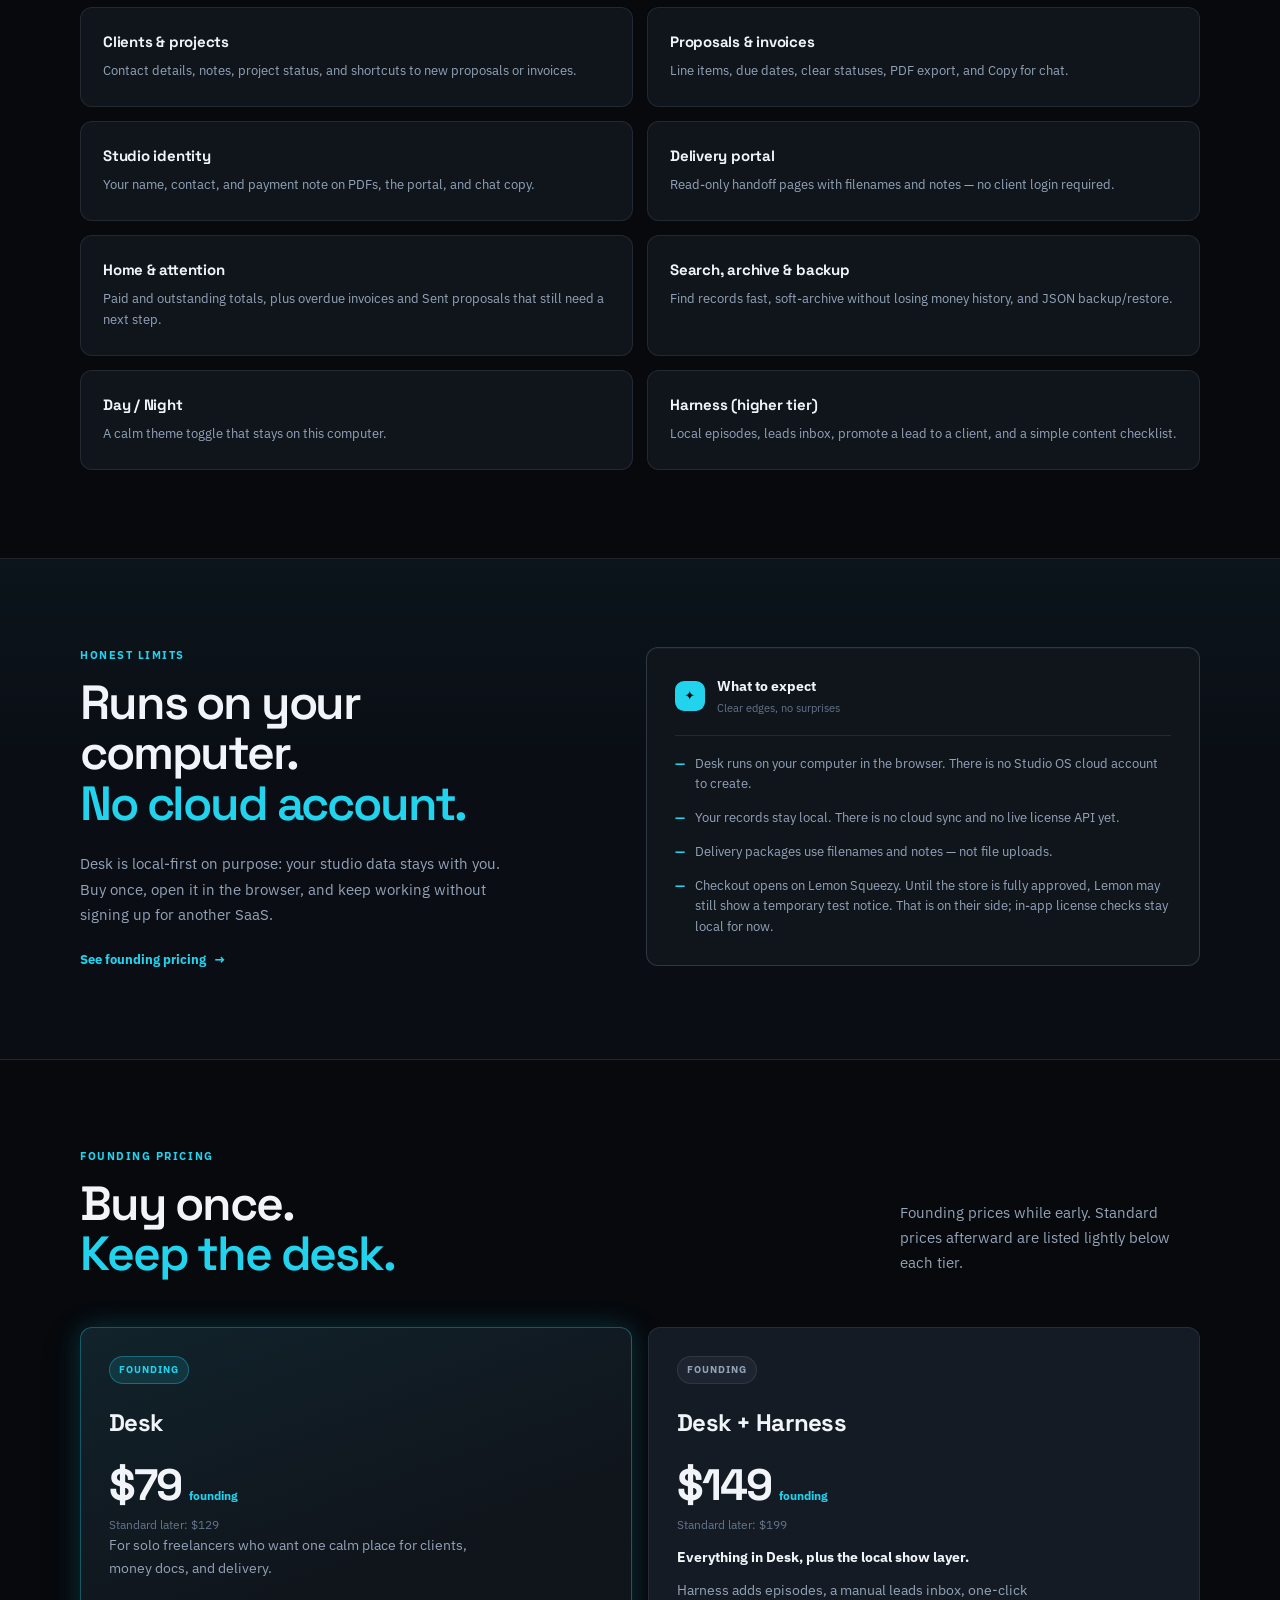
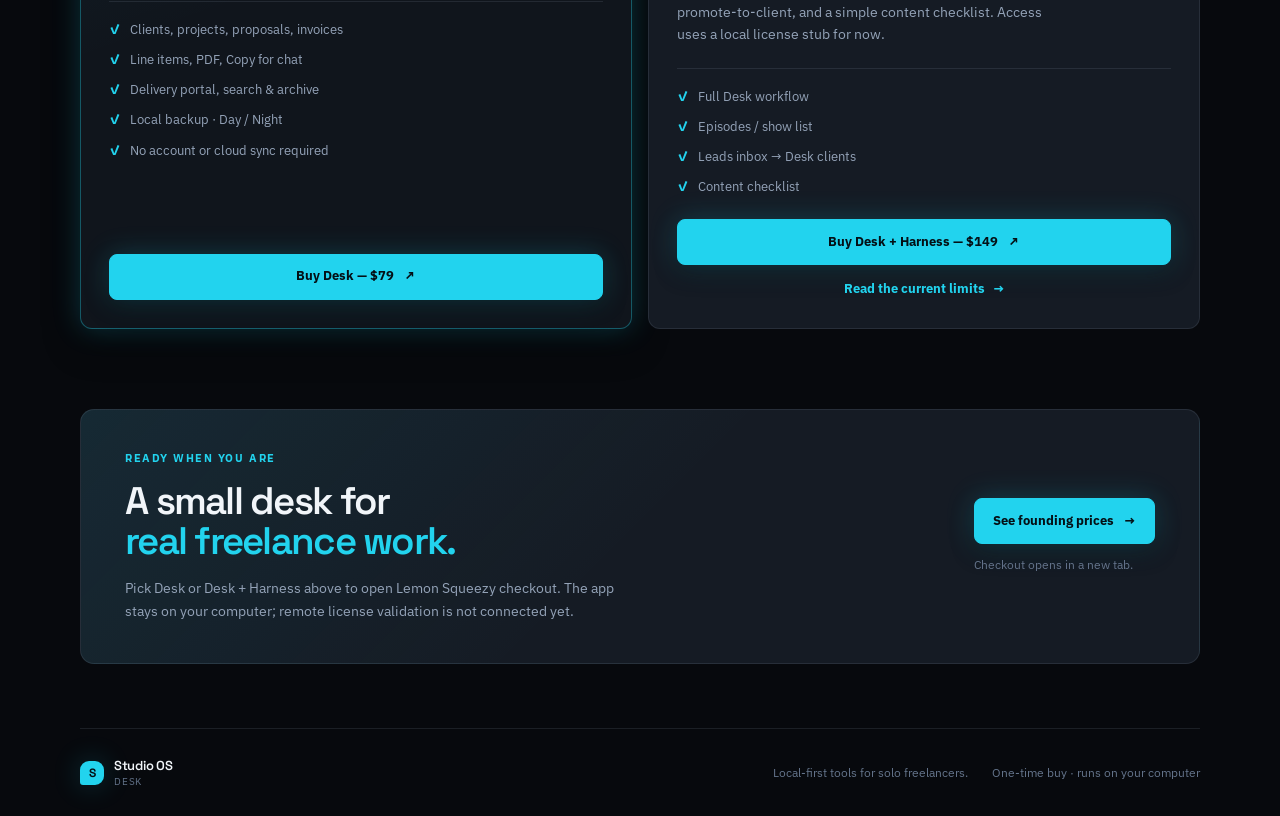
==== commit 4d998883: "feat(studio-os): premium dark industrial sales redesign Deep charcoal + electric cyan (not purple). " ====
--- a/studio-os/index.html
+++ b/studio-os/index.html
@@ -3,7 +3,7 @@
 <head>
   <meta charset="UTF-8">
   <meta name="viewport" content="width=device-width, initial-scale=1">
-  <meta name="theme-color" content="#f5f7f4">
+  <meta name="theme-color" content="#07090d">
   <meta name="description" content="Studio OS Desk is a local-first, one-time purchase for solo freelancers: clients, proposals, invoices, and delivery in one calm desk.">
   <meta property="og:title" content="Studio OS Desk — Win work, deliver, get paid">
   <meta property="og:description" content="A local-first desk for solo freelancers: win work, deliver, get paid. One-time buy, runs on your computer.">
@@ -24,7 +24,7 @@
         <a href="#included">Features</a>
         <a href="#limits">Limits</a>
         <a href="#pricing">Pricing</a>
-        <a class="sales-nav-cta" href="#pricing" style="color:#ffffff !important;background:#183347 !important;border:2px solid #183347 !important;-webkit-text-fill-color:#ffffff !important;">Buy Desk</a>
+        <a class="sales-nav-cta" href="#pricing">Buy Desk</a>
       </nav>
     </header>
 
@@ -35,7 +35,7 @@
           <h1>Win the work.<br><em>Deliver. Get paid.</em></h1>
           <p class="sales-lede">Studio OS Desk is a local-first workspace you buy once. Clients, proposals, invoices, and delivery handoffs live on your computer — no cloud account, no monthly fee.</p>
           <div class="sales-actions">
-            <a class="sales-button sales-button-primary" href="#pricing" style="color:#183347 !important;background:#ffffff !important;border:2px solid #183347 !important;-webkit-text-fill-color:#183347 !important;">Buy Desk — $79 <span aria-hidden="true">→</span></a>
+            <a class="sales-button sales-button-primary" href="#pricing">Buy Desk — $79 <span aria-hidden="true">→</span></a>
             <a class="sales-button sales-button-secondary" href="#included">See what’s included</a>
           </div>
           <p class="sales-action-note">One-time founding price. Checkout opens securely on Lemon Squeezy.</p>
@@ -177,7 +177,7 @@
               <li>Local backup · Day / Night</li>
               <li>No account or cloud sync required</li>
             </ul>
-            <a class="sales-button sales-button-primary" href="https://mndwrx-studio.lemonsqueezy.com/checkout/buy/13f69856-de32-4534-b3dc-3ce31f8685bf" target="_blank" rel="noopener" style="color:#183347 !important;background:#ffffff !important;border:2px solid #183347 !important;-webkit-text-fill-color:#183347 !important;">Buy Desk — $79 <span aria-hidden="true">↗</span></a>
+            <a class="sales-button sales-button-primary" href="https://mndwrx-studio.lemonsqueezy.com/checkout/buy/13f69856-de32-4534-b3dc-3ce31f8685bf" target="_blank" rel="noopener">Buy Desk — $79 <span aria-hidden="true">↗</span></a>
           </article>
           <article class="sales-price-card sales-price-card-upgrade">
             <span class="sales-price-badge sales-price-badge-muted">FOUNDING</span>
@@ -193,7 +193,7 @@
               <li>Leads inbox → Desk clients</li>
               <li>Content checklist</li>
             </ul>
-            <a class="sales-button sales-button-primary" href="https://mndwrx-studio.lemonsqueezy.com/checkout/buy/eb631a22-2c8f-4f4e-a6d3-6954847ea74e" target="_blank" rel="noopener" style="color:#183347 !important;background:#ffffff !important;border:2px solid #183347 !important;-webkit-text-fill-color:#183347 !important;">Buy Desk + Harness — $149 <span aria-hidden="true">↗</span></a>
+            <a class="sales-button sales-button-primary" href="https://mndwrx-studio.lemonsqueezy.com/checkout/buy/eb631a22-2c8f-4f4e-a6d3-6954847ea74e" target="_blank" rel="noopener">Buy Desk + Harness — $149 <span aria-hidden="true">↗</span></a>
             <a class="sales-text-link" href="#limits">Read the current limits <span aria-hidden="true">→</span></a>
           </article>
         </div>
@@ -207,7 +207,7 @@
             <p>Pick Desk or Desk + Harness above to open Lemon Squeezy checkout. The app stays on your computer; remote license validation is not connected yet.</p>
           </div>
           <div class="sales-contact-actions">
-            <a class="sales-button sales-button-primary" href="#pricing" style="color:#183347 !important;background:#ffffff !important;border:2px solid #183347 !important;-webkit-text-fill-color:#183347 !important;">See founding prices <span aria-hidden="true">→</span></a>
+            <a class="sales-button sales-button-primary" href="#pricing">See founding prices <span aria-hidden="true">→</span></a>
             <span class="sales-placeholder-note">Checkout opens in a new tab.</span>
           </div>
         </div>
--- a/studio-os/landing.css
+++ b/studio-os/landing.css
@@ -1,31 +1,58 @@
-@import url('https://fonts.googleapis.com/css2?family=DM+Sans:wght@400;500;600;700&family=Playfair+Display:ital,wght@0,600;1,600&display=swap');
-
-html, body { margin: 0; background: #f5f7f4; }
-body { min-width: 320px; }
-
+@import url('https://fonts.googleapis.com/css2?family=IBM+Plex+Sans:wght@400;500;600;700&family=Space+Grotesk:wght@500;600;700&display=swap');
+
+/* ==========================================================================
+   Studio OS Sales — dark industrial premium
+   Craft inspiration: MailForge density/hierarchy (NOT purple palette).
+   Accent: restrained electric cyan on deep charcoal/ink.
+   ========================================================================== */
+
+html, body {
+  margin: 0;
+  background: #07090d;
+  min-width: 320px;
+  overflow-x: hidden;
+}
 
 .sales-page {
-  --sales-ink: #183347;
-  --sales-muted: #708083;
-  --sales-canvas: #f5f7f4;
-  --sales-surface: #ffffff;
-  --sales-sage: #eef3ee;
-  --sales-border: #e3e9e4;
-  --sales-accent: #3e715e;
-  --sales-quiet: #8b9995;
+  /* Core tokens */
+  --sales-ink: #f1f5f9;
+  --sales-muted: #94a3b8;
+  --sales-quiet: #64748b;
+  --sales-canvas: #07090d;
+  --sales-surface: #10151c;
+  --sales-surface-2: #151b24;
+  --sales-elevated: #1a222d;
+  --sales-border: rgba(148, 163, 184, 0.14);
+  --sales-border-strong: rgba(148, 163, 184, 0.24);
+  --sales-accent: #22d3ee;
+  --sales-accent-soft: rgba(34, 211, 238, 0.12);
+  --sales-accent-border: rgba(34, 211, 238, 0.35);
+  --sales-accent-glow: 0 0 28px rgba(34, 211, 238, 0.22);
+  --sales-cta-bg: #22d3ee;
+  --sales-cta-text: #041016;
+  --sales-cta-hover: #67e8f9;
+  --sales-radius: 12px;
+  --sales-radius-sm: 8px;
+  --sales-shadow: 0 18px 48px rgba(0, 0, 0, 0.45);
+  --sales-font: 'IBM Plex Sans', ui-sans-serif, system-ui, sans-serif;
+  --sales-display: 'Space Grotesk', 'IBM Plex Sans', sans-serif;
+
   color: var(--sales-ink);
-  background: var(--sales-canvas);
-  font-family: 'DM Sans', ui-sans-serif, system-ui, sans-serif;
+  background:
+    radial-gradient(900px 480px at 12% -10%, rgba(34, 211, 238, 0.08), transparent 55%),
+    radial-gradient(700px 420px at 100% 8%, rgba(56, 189, 248, 0.05), transparent 50%),
+    var(--sales-canvas);
+  font-family: var(--sales-font);
   line-height: 1.55;
   min-height: 100vh;
+  -webkit-font-smoothing: antialiased;
 }
 
 .sales-page *,
 .sales-page *::before,
 .sales-page *::after { box-sizing: border-box; }
 
-/* Do not inherit ink onto filled CTAs (navy-on-navy). */
-.sales-page a:not(.sales-button):not(.sales-nav-cta):not(.sales-skip-link) {
+.sales-page a:not(.sales-button):not(.sales-nav-cta):not(.sales-skip-link):not(.sales-text-link) {
   color: inherit;
 }
 
@@ -40,15 +67,17 @@
   top: -60px;
   z-index: 5;
   padding: 10px 14px;
-  color: #fff;
-  background: var(--sales-ink);
-  border-radius: 8px;
+  color: var(--sales-cta-text);
+  background: var(--sales-cta-bg);
+  border-radius: var(--sales-radius-sm);
   font-size: 12px;
   font-weight: 700;
+  text-decoration: none;
 }
 
 .sales-skip-link:focus { top: 18px; }
 
+/* ---- Nav ---- */
 .sales-nav {
   display: flex;
   align-items: center;
@@ -69,24 +98,32 @@
   place-items: center;
   width: 30px;
   height: 30px;
-  border-radius: 10px 10px 10px 3px;
-  color: #fff;
-  background: var(--sales-ink);
-  font: 18px Georgia, serif;
+  border-radius: 9px 9px 9px 3px;
+  color: var(--sales-cta-text);
+  background: var(--sales-accent);
+  box-shadow: var(--sales-accent-glow);
+  font-family: var(--sales-display);
+  font-size: 15px;
+  font-weight: 700;
 }
 
 .sales-brand strong,
 .sales-brand small { display: block; line-height: 1.1; }
 
 .sales-brand strong {
+  font-family: var(--sales-display);
   font-size: 15px;
-  letter-spacing: -0.2px;
+  font-weight: 600;
+  letter-spacing: -0.02em;
+  color: var(--sales-ink);
 }
 
 .sales-brand small {
   margin-top: 3px;
-  color: var(--sales-muted);
+  color: var(--sales-quiet);
   font-size: 10px;
+  letter-spacing: 0.08em;
+  text-transform: uppercase;
 }
 
 .sales-nav nav {
@@ -100,20 +137,31 @@
   font-size: 13px;
   font-weight: 600;
   text-decoration: none;
+  transition: color 0.15s ease;
 }
 
 .sales-nav nav a:hover { color: var(--sales-ink); }
 
 .sales-nav nav a.sales-nav-cta,
 .sales-nav nav a.sales-nav-cta:hover,
-.sales-nav nav a.sales-nav-cta:focus {
+.sales-nav nav a.sales-nav-cta:focus,
+.sales-nav nav a.sales-nav-cta:visited {
   padding: 10px 14px;
-  color: #ffffff;
-  background: #183347;
-  background: var(--sales-ink);
-  border-radius: 8px;
-}
-
+  color: var(--sales-cta-text) !important;
+  -webkit-text-fill-color: var(--sales-cta-text) !important;
+  background: var(--sales-cta-bg) !important;
+  border: 1px solid var(--sales-cta-bg) !important;
+  border-radius: var(--sales-radius-sm);
+  box-shadow: var(--sales-accent-glow);
+  font-weight: 700;
+}
+
+.sales-nav nav a.sales-nav-cta:hover {
+  background: var(--sales-cta-hover) !important;
+  border-color: var(--sales-cta-hover) !important;
+}
+
+/* ---- Hero ---- */
 .sales-hero {
   display: grid;
   grid-template-columns: minmax(0, 0.92fr) minmax(420px, 1.08fr);
@@ -136,17 +184,18 @@
 .sales-local-grid h2,
 .sales-contact-card h2 {
   margin: 0;
+  font-family: var(--sales-display);
   font-size: clamp(40px, 5vw, 64px);
   line-height: 1.05;
-  letter-spacing: -0.055em;
+  letter-spacing: -0.045em;
   font-weight: 600;
+  color: var(--sales-ink);
 }
 
 .sales-page em {
   color: var(--sales-accent);
-  font-family: 'Playfair Display', Georgia, serif;
+  font-style: normal;
   font-weight: 600;
-  font-style: italic;
 }
 
 .sales-lede {
@@ -172,85 +221,72 @@
   min-height: 46px;
   padding: 12px 18px;
   border: 1px solid transparent;
-  border-radius: 8px;
+  border-radius: var(--sales-radius-sm);
   font-size: 13px;
   font-weight: 700;
   text-decoration: none;
-  transition: transform 0.15s ease, box-shadow 0.15s ease, background 0.15s ease;
+  transition: transform 0.15s ease, box-shadow 0.15s ease, background 0.15s ease, border-color 0.15s ease;
+  opacity: 1;
+  visibility: visible;
+  text-indent: 0;
+  white-space: normal;
+  line-height: 1.3;
 }
 
 .sales-button:hover { transform: translateY(-1px); }
 
-/* Primary CTAs: light fill + navy text (never invisible on navy) */
+/* Primary CTAs: cyan fill + near-black label — never invisible */
 .sales-page a.sales-button-primary,
 .sales-page a.sales-button-primary:hover,
 .sales-page a.sales-button-primary:focus,
 .sales-page a.sales-button-primary:visited,
+.sales-page a.sales-button-primary:active,
 .sales-button-primary {
-  color: #183347 !important;
-  background: #ffffff !important;
-  border: 2px solid #183347 !important;
-  box-shadow: 0 8px 18px rgba(24, 51, 71, 0.12);
-  font-weight: 700;
-  -webkit-text-fill-color: #183347 !important;
+  color: var(--sales-cta-text) !important;
+  -webkit-text-fill-color: var(--sales-cta-text) !important;
+  background: var(--sales-cta-bg) !important;
+  border: 1px solid var(--sales-cta-bg) !important;
+  box-shadow: var(--sales-accent-glow), 0 8px 22px rgba(0, 0, 0, 0.35);
+  font-weight: 700;
 }
 
 .sales-page a.sales-button-primary:hover,
 .sales-button-primary:hover {
-  background: #eef3ee !important;
-  color: #183347 !important;
-  -webkit-text-fill-color: #183347 !important;
-  box-shadow: 0 12px 24px rgba(24, 51, 71, 0.16);
+  background: var(--sales-cta-hover) !important;
+  border-color: var(--sales-cta-hover) !important;
+  color: var(--sales-cta-text) !important;
+  -webkit-text-fill-color: var(--sales-cta-text) !important;
 }
 
 .sales-page a.sales-button-primary span,
 .sales-button-primary span {
-  color: #183347 !important;
-  -webkit-text-fill-color: #183347 !important;
-}
-
-/* Secondary: dark text on light surface */
+  color: var(--sales-cta-text) !important;
+  -webkit-text-fill-color: var(--sales-cta-text) !important;
+}
+
+/* Secondary: outline on dark */
 .sales-page a.sales-button-secondary,
 .sales-page a.sales-button-secondary:hover,
 .sales-page a.sales-button-secondary:focus,
+.sales-page a.sales-button-secondary:visited,
 .sales-button-secondary {
-  color: #183347;
-  color: var(--sales-ink);
-  background: var(--sales-surface);
-  border-color: var(--sales-border);
-  -webkit-text-fill-color: currentColor;
-}
-
-/* CTA text visibility / contrast belt */
-.sales-page a.sales-button,
-.sales-page a.sales-nav-cta,
-.sales-button,
-.sales-nav-cta {
-  opacity: 1;
-  visibility: visible;
-  text-indent: 0;
-  white-space: normal;
-  font-size: 13px;
-  line-height: 1.3;
-  font-weight: 700;
-}
-
-.sales-page a.sales-button-primary,
-.sales-button-primary {
-  color: #183347 !important;
-  -webkit-text-fill-color: #183347 !important;
-}
+  color: var(--sales-ink) !important;
+  -webkit-text-fill-color: var(--sales-ink) !important;
+  background: transparent !important;
+  border: 1px solid var(--sales-border-strong) !important;
+}
+
+.sales-page a.sales-button-secondary:hover,
+.sales-button-secondary:hover {
+  background: var(--sales-accent-soft) !important;
+  border-color: var(--sales-accent-border) !important;
+  color: var(--sales-ink) !important;
+}
+
 .sales-page a.sales-nav-cta,
 .sales-nav-cta {
-  color: #ffffff !important;
-  -webkit-text-fill-color: #ffffff !important;
-}
-
-.sales-page a.sales-button-secondary,
-.sales-button-secondary {
-  color: #183347 !important;
-  color: var(--sales-ink) !important;
-  -webkit-text-fill-color: currentColor !important;
+  color: var(--sales-cta-text) !important;
+  -webkit-text-fill-color: var(--sales-cta-text) !important;
 }
 
 .sales-action-note {
@@ -259,13 +295,14 @@
   font-size: 12px;
 }
 
+/* ---- Product preview ---- */
 .sales-preview {
   overflow: hidden;
   border: 1px solid var(--sales-border);
   border-radius: 14px;
   background: var(--sales-surface);
-  box-shadow: 0 20px 44px rgba(24, 51, 71, 0.09);
-  transform: rotate(0.8deg);
+  box-shadow: var(--sales-shadow), inset 0 1px 0 rgba(255, 255, 255, 0.04);
+  transform: rotate(0.6deg);
 }
 
 .sales-preview-bar {
@@ -274,8 +311,10 @@
   gap: 11px;
   padding: 11px 14px;
   color: var(--sales-quiet);
-  border-bottom: 1px solid #ebf0ec;
+  border-bottom: 1px solid var(--sales-border);
+  background: var(--sales-surface-2);
   font-size: 10px;
+  font-family: ui-monospace, 'SF Mono', Menlo, monospace;
 }
 
 .sales-preview-dots {
@@ -288,7 +327,7 @@
   width: 6px;
   height: 6px;
   border-radius: 50%;
-  background: #d2ded7;
+  background: #334155;
 }
 
 .sales-preview-status {
@@ -308,8 +347,9 @@
   flex-direction: column;
   gap: 10px;
   padding: 20px 12px;
-  color: #81908d;
-  background: #eef3ee;
+  color: var(--sales-quiet);
+  background: #0c1016;
+  border-right: 1px solid var(--sales-border);
   font-size: 10px;
 }
 
@@ -322,6 +362,8 @@
 .sales-preview-sidebar small {
   margin-top: -8px;
   font-size: 9px;
+  letter-spacing: 0.06em;
+  text-transform: uppercase;
 }
 
 .sales-preview-logo {
@@ -329,19 +371,21 @@
   place-items: center;
   width: 23px;
   height: 23px;
-  border-radius: 8px 8px 8px 2px;
-  color: #fff;
-  background: var(--sales-ink);
-  font: 14px Georgia, serif;
+  border-radius: 7px 7px 7px 2px;
+  color: var(--sales-cta-text);
+  background: var(--sales-accent);
+  font-family: var(--sales-display);
+  font-size: 12px;
+  font-weight: 700;
 }
 
 .sales-preview-rule {
   height: 1px;
   margin: 8px 0 2px;
-  background: #dce7df;
-}
-
-.sales-preview-main { padding: 22px 20px; }
+  background: var(--sales-border);
+}
+
+.sales-preview-main { padding: 22px 20px; background: var(--sales-surface); }
 
 .sales-preview-heading {
   display: flex;
@@ -351,7 +395,7 @@
 
 .sales-preview-heading small,
 .sales-preview-panels small {
-  color: #93a19e;
+  color: var(--sales-quiet);
   font-size: 8px;
   font-weight: 700;
   letter-spacing: 0.12em;
@@ -359,21 +403,23 @@
 
 .sales-preview-heading h2 {
   margin: 7px 0 3px;
+  font-family: var(--sales-display);
   font-size: 18px;
-  letter-spacing: -0.04em;
+  letter-spacing: -0.03em;
+  color: var(--sales-ink);
 }
 
 .sales-preview-heading p {
   margin: 0;
-  color: #8b9a96;
+  color: var(--sales-quiet);
   font-size: 10px;
 }
 
 .sales-preview-plus {
   align-self: flex-start;
   padding: 7px 9px;
-  color: #fff;
-  background: var(--sales-ink);
+  color: var(--sales-cta-text);
+  background: var(--sales-accent);
   border-radius: 5px;
   font-size: 8px;
   font-weight: 700;
@@ -390,32 +436,38 @@
 .sales-preview-metrics > div {
   min-height: 72px;
   padding: 10px 9px;
-  border: 1px solid #e5ece7;
+  border: 1px solid var(--sales-border);
   border-radius: 8px;
+  background: var(--sales-surface-2);
 }
 
 .sales-preview-metrics small,
 .sales-preview-metrics span {
   display: block;
-  color: #84938f;
+  color: var(--sales-quiet);
   font-size: 8px;
 }
 
 .sales-preview-metrics strong {
   display: block;
   margin: 9px 0 4px;
+  font-family: var(--sales-display);
   font-size: 16px;
-  letter-spacing: -0.04em;
+  letter-spacing: -0.03em;
+  color: var(--sales-ink);
 }
 
 .sales-preview-metric-dark {
-  color: #fff;
-  background: var(--sales-ink);
-  border-color: var(--sales-ink) !important;
+  color: var(--sales-cta-text);
+  background: linear-gradient(145deg, #0e2a32 0%, #08303a 100%) !important;
+  border-color: var(--sales-accent-border) !important;
+  box-shadow: inset 0 0 0 1px rgba(34, 211, 238, 0.08);
 }
 
 .sales-preview-metric-dark small,
-.sales-preview-metric-dark span { color: #9eb5ab; }
+.sales-preview-metric-dark span { color: rgba(103, 232, 249, 0.7); }
+
+.sales-preview-metric-dark strong { color: #ecfeff; }
 
 .sales-preview-panels {
   display: grid;
@@ -427,19 +479,21 @@
 .sales-preview-panels > div {
   min-height: 76px;
   padding: 12px 11px;
-  border: 1px solid #e5ece7;
+  border: 1px solid var(--sales-border);
   border-radius: 8px;
+  background: var(--sales-surface-2);
 }
 
 .sales-preview-panels strong {
   display: block;
   margin-top: 10px;
   font-size: 11px;
+  color: var(--sales-ink);
 }
 
 .sales-preview-panels p {
   margin: 3px 0 0;
-  color: #8b9a96;
+  color: var(--sales-quiet);
   font-size: 9px;
 }
 
@@ -447,13 +501,17 @@
   margin: 0;
   padding: 10px 14px;
   color: var(--sales-quiet);
-  border-top: 1px solid #ebf0ec;
+  border-top: 1px solid var(--sales-border);
+  background: var(--sales-surface-2);
   font-size: 10px;
 }
 
+/* ---- Proof strip ---- */
 .sales-proof-strip {
-  color: #fff;
-  background: var(--sales-ink);
+  color: var(--sales-ink);
+  background: #0c1118;
+  border-top: 1px solid var(--sales-border);
+  border-bottom: 1px solid var(--sales-border);
 }
 
 .sales-proof-inner {
@@ -465,7 +523,7 @@
 }
 
 .sales-proof-inner > span {
-  color: #a7c5b5;
+  color: var(--sales-accent);
   font-size: 11px;
   font-weight: 700;
   letter-spacing: 0.13em;
@@ -479,10 +537,11 @@
 }
 
 .sales-proof-inner i {
-  color: #78a68d;
+  color: var(--sales-quiet);
   font-style: normal;
 }
 
+/* ---- Sections ---- */
 .sales-section { padding: 88px 0; }
 
 .sales-section-heading { max-width: 640px; }
@@ -511,12 +570,19 @@
 .sales-workflow-card {
   padding: 28px 24px;
   border: 1px solid var(--sales-border);
-  border-radius: 12px;
+  border-radius: var(--sales-radius);
   background: var(--sales-surface);
+  transition: border-color 0.15s ease, box-shadow 0.15s ease;
+}
+
+.sales-workflow-card:hover {
+  border-color: var(--sales-accent-border);
+  box-shadow: 0 0 0 1px rgba(34, 211, 238, 0.06);
 }
 
 .sales-card-number {
   color: var(--sales-accent);
+  font-family: var(--sales-display);
   font-size: 12px;
   font-weight: 700;
   letter-spacing: 0.08em;
@@ -524,8 +590,10 @@
 
 .sales-workflow-card h3 {
   margin: 36px 0 12px;
+  font-family: var(--sales-display);
   font-size: 19px;
-  letter-spacing: -0.025em;
+  letter-spacing: -0.02em;
+  color: var(--sales-ink);
 }
 
 .sales-workflow-card p {
@@ -547,14 +615,20 @@
 .sales-feature-card {
   padding: 22px 22px 24px;
   border: 1px solid var(--sales-border);
-  border-radius: 12px;
+  border-radius: var(--sales-radius);
   background: var(--sales-surface);
+}
+
+.sales-feature-card:hover {
+  border-color: var(--sales-border-strong);
 }
 
 .sales-feature-card h3 {
   margin: 0 0 8px;
+  font-family: var(--sales-display);
   font-size: 15px;
-  letter-spacing: -0.02em;
+  letter-spacing: -0.015em;
+  color: var(--sales-ink);
 }
 
 .sales-feature-card p {
@@ -564,10 +638,15 @@
   line-height: 1.6;
 }
 
+/* ---- Limits (slightly elevated panel band) ---- */
 .sales-local-section {
   padding: 88px 0;
-  color: #eaf3ed;
-  background: var(--sales-ink);
+  color: var(--sales-ink);
+  background:
+    linear-gradient(180deg, rgba(34, 211, 238, 0.03), transparent 40%),
+    #0a0e14;
+  border-top: 1px solid var(--sales-border);
+  border-bottom: 1px solid var(--sales-border);
 }
 
 .sales-local-grid {
@@ -577,16 +656,16 @@
   gap: 64px;
 }
 
-.sales-eyebrow-light { color: #99c6aa; }
-
-.sales-local-grid h2 { color: #f4f8f5; }
-
-.sales-local-grid em { color: #9bc6aa; }
+.sales-eyebrow-light { color: var(--sales-accent); }
+
+.sales-local-grid h2 { color: var(--sales-ink); }
+
+.sales-local-grid em { color: var(--sales-accent); }
 
 .sales-local-lede {
   max-width: 420px;
   margin: 22px 0 0;
-  color: #aec0b8;
+  color: var(--sales-muted);
   font-size: 15px;
   line-height: 1.7;
 }
@@ -596,19 +675,22 @@
   align-items: center;
   gap: 8px;
   margin-top: 22px;
-  color: var(--sales-accent);
+  color: var(--sales-accent) !important;
   font-size: 13px;
   font-weight: 700;
   text-decoration: none;
 }
 
-.sales-local-grid .sales-text-link { color: #b1d6be; }
+.sales-text-link:hover { color: var(--sales-cta-hover) !important; }
+
+.sales-local-grid .sales-text-link { color: var(--sales-accent); }
 
 .sales-boundary-card {
   padding: 28px;
-  border: 1px solid #375263;
-  border-radius: 12px;
-  background: #203d4c;
+  border: 1px solid var(--sales-border-strong);
+  border-radius: var(--sales-radius);
+  background: var(--sales-surface);
+  box-shadow: inset 0 1px 0 rgba(255, 255, 255, 0.03);
 }
 
 .sales-boundary-heading {
@@ -617,7 +699,7 @@
   gap: 12px;
   padding-bottom: 18px;
   margin-bottom: 4px;
-  border-bottom: 1px solid #3b5864;
+  border-bottom: 1px solid var(--sales-border);
 }
 
 .sales-boundary-icon {
@@ -625,19 +707,20 @@
   place-items: center;
   width: 30px;
   height: 30px;
-  color: #1c3a36;
-  background: #a7d0b3;
+  color: var(--sales-cta-text);
+  background: var(--sales-accent);
   border-radius: 9px;
+  font-size: 13px;
 }
 
 .sales-boundary-heading strong,
 .sales-boundary-heading small { display: block; }
 
-.sales-boundary-heading strong { font-size: 14px; }
+.sales-boundary-heading strong { font-size: 14px; color: var(--sales-ink); }
 
 .sales-boundary-heading small {
   margin-top: 2px;
-  color: #a8bdb7;
+  color: var(--sales-quiet);
   font-size: 11px;
 }
 
@@ -653,19 +736,20 @@
   display: flex;
   align-items: flex-start;
   gap: 10px;
-  color: #d1dfd8;
+  color: var(--sales-muted);
   font-size: 13px;
   line-height: 1.55;
 }
 
 .sales-boundary-card li > span {
   flex-shrink: 0;
-  color: #a7d0b3;
-  font-weight: 700;
-}
-
-.sales-limits-list li { color: #c5d4ce; }
-
+  color: var(--sales-accent);
+  font-weight: 700;
+}
+
+.sales-limits-list li { color: var(--sales-muted); }
+
+/* ---- Pricing ---- */
 .sales-pricing-section { padding-bottom: 80px; }
 
 .sales-pricing-heading {
@@ -694,23 +778,29 @@
   flex-direction: column;
   padding: 28px;
   border: 1px solid var(--sales-border);
-  border-radius: 12px;
+  border-radius: var(--sales-radius);
   background: var(--sales-surface);
 }
 
 .sales-price-card-featured {
-  border-color: #b9d4c1;
-  box-shadow: 0 14px 32px rgba(24, 51, 71, 0.07);
-}
-
-.sales-price-card-upgrade { background: #eef3ee; }
+  border-color: var(--sales-accent-border);
+  box-shadow: var(--sales-accent-glow), 0 14px 36px rgba(0, 0, 0, 0.35);
+  background:
+    linear-gradient(160deg, rgba(34, 211, 238, 0.07), transparent 42%),
+    var(--sales-surface);
+}
+
+.sales-price-card-upgrade {
+  background: var(--sales-surface-2);
+}
 
 .sales-price-badge {
   display: inline-block;
   align-self: flex-start;
   padding: 5px 9px;
-  color: #3b6d57;
-  background: #dceee1;
+  color: var(--sales-accent);
+  background: var(--sales-accent-soft);
+  border: 1px solid var(--sales-accent-border);
   border-radius: 99px;
   font-size: 10px;
   font-weight: 700;
@@ -718,14 +808,17 @@
 }
 
 .sales-price-badge-muted {
-  color: #687d75;
-  background: #dce6df;
+  color: var(--sales-muted);
+  background: rgba(148, 163, 184, 0.08);
+  border-color: var(--sales-border);
 }
 
 .sales-price-card h3 {
   margin: 20px 0 4px;
+  font-family: var(--sales-display);
   font-size: 24px;
   letter-spacing: -0.03em;
+  color: var(--sales-ink);
 }
 
 .sales-price-card > p {
@@ -745,9 +838,10 @@
 }
 
 .sales-price-amount strong {
+  font-family: var(--sales-display);
   font-size: 44px;
   line-height: 1;
-  letter-spacing: -0.055em;
+  letter-spacing: -0.045em;
 }
 
 .sales-price-amount span {
@@ -802,6 +896,7 @@
   margin-top: 14px;
 }
 
+/* ---- Contact ---- */
 .sales-contact-section { padding: 0 0 64px; }
 
 .sales-contact-card {
@@ -811,7 +906,10 @@
   gap: 40px;
   padding: 40px 44px;
   border-radius: 14px;
-  background: var(--sales-sage);
+  border: 1px solid var(--sales-border);
+  background:
+    linear-gradient(135deg, rgba(34, 211, 238, 0.08), transparent 50%),
+    var(--sales-surface-2);
 }
 
 .sales-contact-card h2 {
@@ -841,6 +939,7 @@
   line-height: 1.5;
 }
 
+/* ---- Footer ---- */
 .sales-footer {
   display: flex;
   align-items: center;
@@ -856,7 +955,7 @@
 .sales-footer .sales-brand-mark {
   width: 24px;
   height: 24px;
-  font-size: 14px;
+  font-size: 12px;
 }
 
 .sales-footer .sales-brand strong { font-size: 13px; }
@@ -868,6 +967,7 @@
   outline-offset: 3px;
 }
 
+/* ---- Responsive ---- */
 @media (max-width: 900px) {
   .sales-hero {
     grid-template-columns: 1fr;
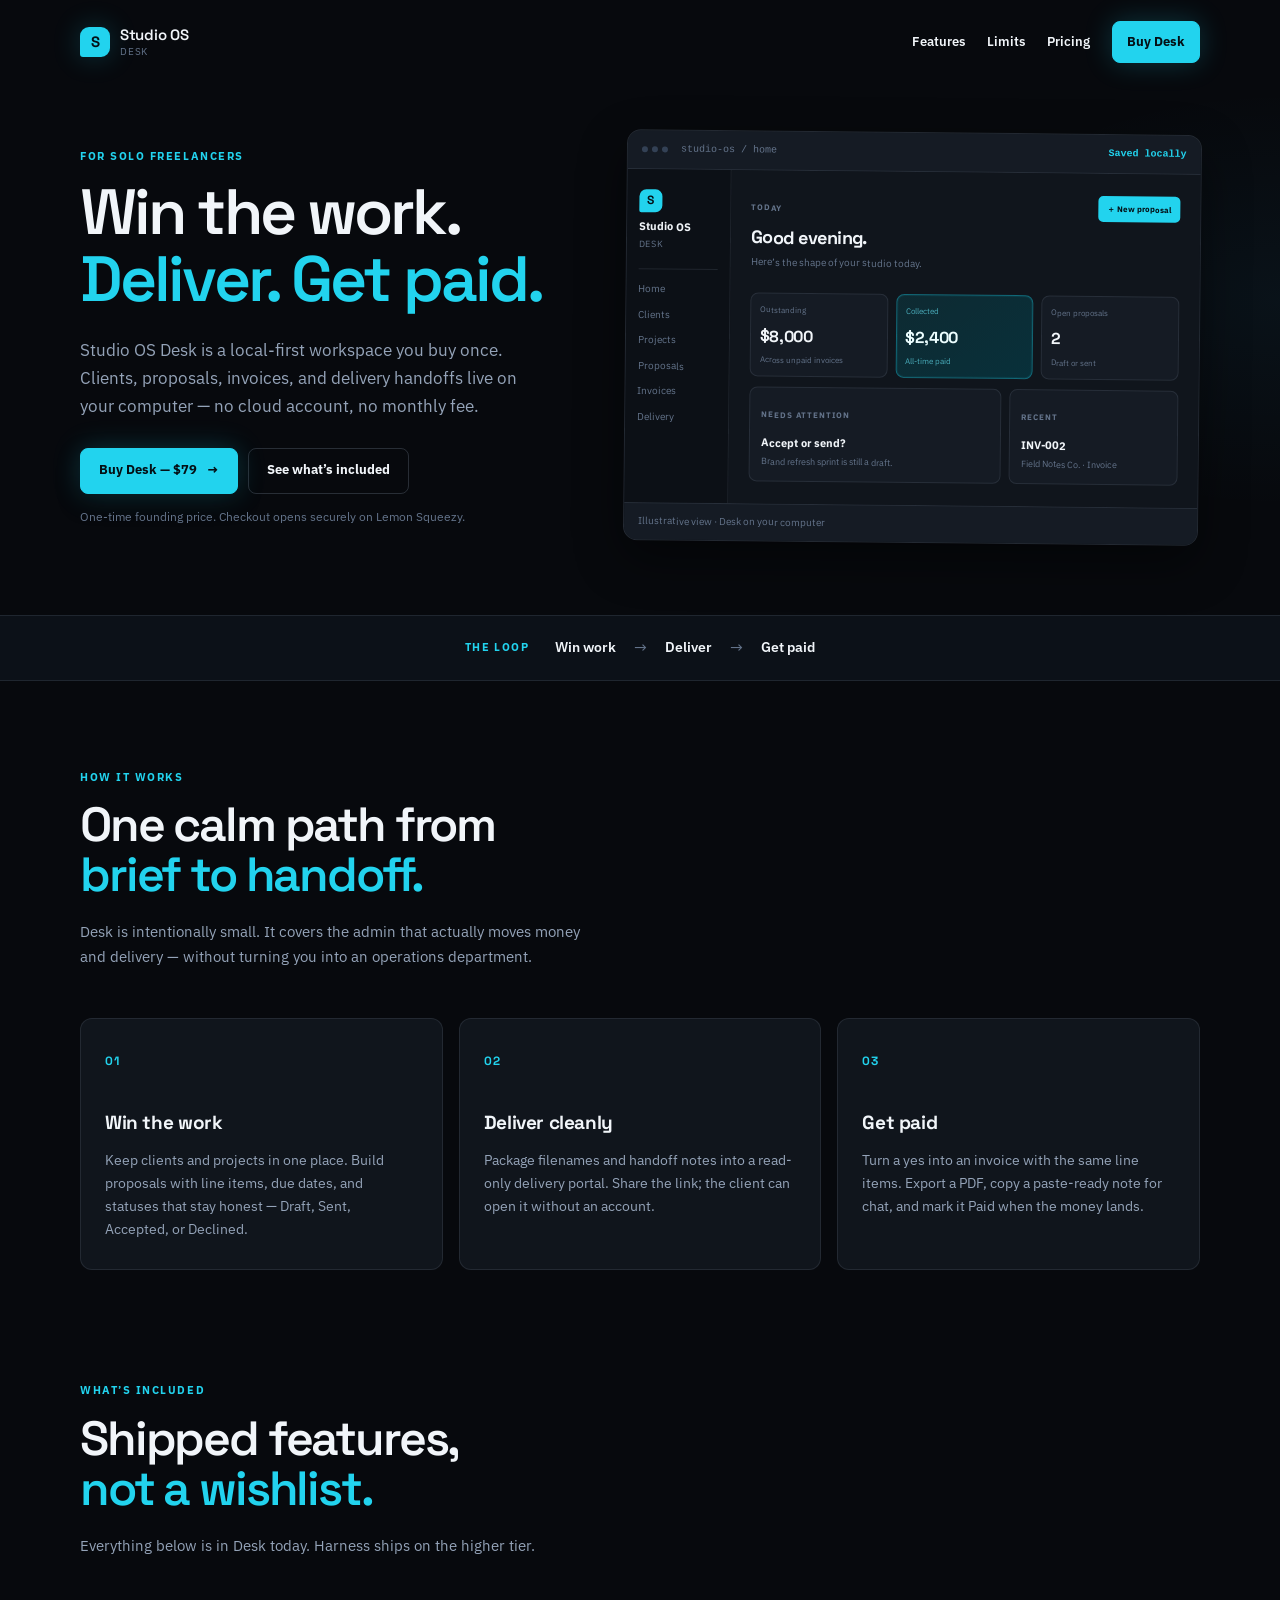
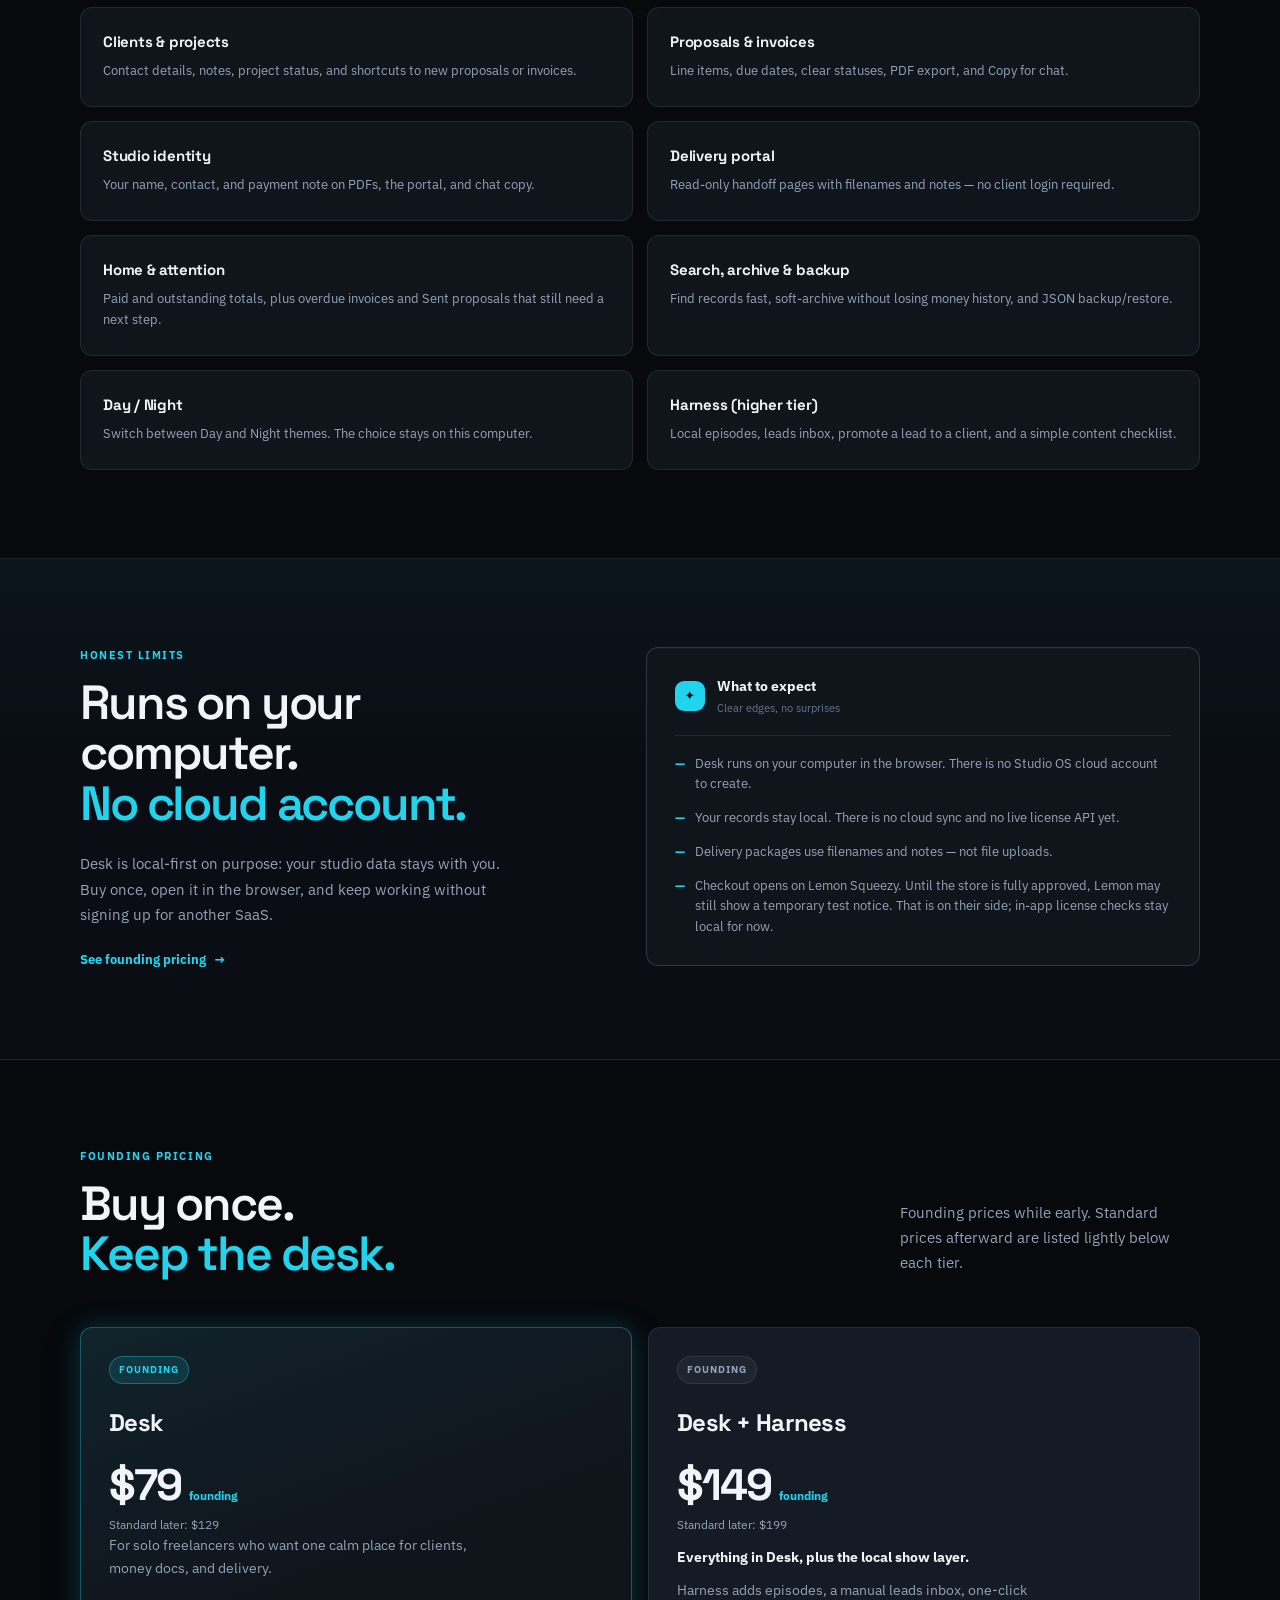
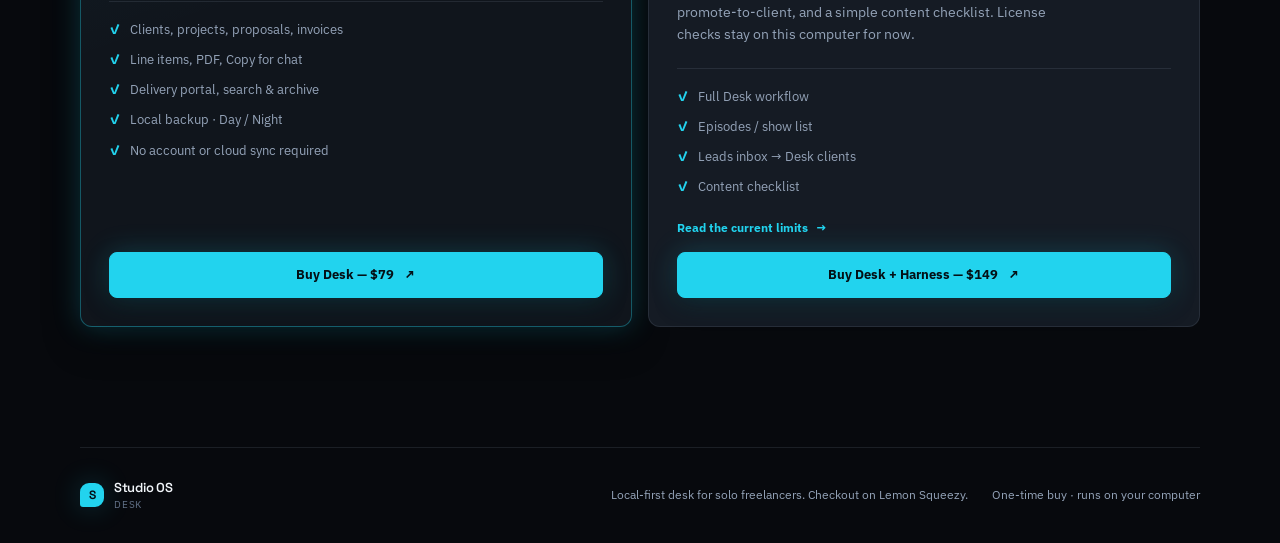
==== commit f5260623: "fix(studio-os): cut sales-page AI jank Reorder workflow to match Win → Deliver → Get paid, align pre" ====
--- a/studio-os/index.html
+++ b/studio-os/index.html
@@ -53,24 +53,24 @@
               <strong>Studio OS</strong>
               <small>Desk</small>
               <span class="sales-preview-rule"></span>
-              <span>Home</span><span>Clients</span><span>Proposals</span><span>Invoices</span><span>Delivery</span>
+              <span>Home</span><span>Clients</span><span>Projects</span><span>Proposals</span><span>Invoices</span><span>Delivery</span>
             </div>
             <div class="sales-preview-main">
               <div class="sales-preview-heading">
                 <div>
                   <small>TODAY</small>
                   <h2>Good evening.</h2>
-                  <p>Here’s the shape of your studio.</p>
+                  <p>Here’s the shape of your studio today.</p>
                 </div>
                 <span class="sales-preview-plus">＋ New proposal</span>
               </div>
               <div class="sales-preview-metrics">
-                <div><small>Outstanding</small><strong>$8,000</strong><span>Open invoices</span></div>
+                <div><small>Outstanding</small><strong>$8,000</strong><span>Across unpaid invoices</span></div>
                 <div class="sales-preview-metric-dark"><small>Collected</small><strong>$2,400</strong><span>All-time paid</span></div>
-                <div><small>Open proposals</small><strong>2</strong><span>Need a next step</span></div>
+                <div><small>Open proposals</small><strong>2</strong><span>Draft or sent</span></div>
               </div>
               <div class="sales-preview-panels">
-                <div><small>NEEDS ATTENTION</small><strong>Finish a proposal</strong><p>Brand refresh sprint is ready to send.</p></div>
+                <div><small>NEEDS ATTENTION</small><strong>Accept or send?</strong><p>Brand refresh sprint is still a draft.</p></div>
                 <div><small>RECENT</small><strong>INV-002</strong><p>Field Notes Co. · Invoice</p></div>
               </div>
             </div>
@@ -102,13 +102,13 @@
           </article>
           <article class="sales-workflow-card">
             <span class="sales-card-number">02</span>
+            <h3>Deliver cleanly</h3>
+            <p>Package filenames and handoff notes into a read-only delivery portal. Share the link; the client can open it without an account.</p>
+          </article>
+          <article class="sales-workflow-card">
+            <span class="sales-card-number">03</span>
             <h3>Get paid</h3>
             <p>Turn a yes into an invoice with the same line items. Export a PDF, copy a paste-ready note for chat, and mark it Paid when the money lands.</p>
-          </article>
-          <article class="sales-workflow-card">
-            <span class="sales-card-number">03</span>
-            <h3>Deliver cleanly</h3>
-            <p>Package filenames and handoff notes into a read-only delivery portal. Share the link; the client can open it without an account.</p>
           </article>
         </div>
       </section>
@@ -126,7 +126,7 @@
           <article class="sales-feature-card"><h3>Delivery portal</h3><p>Read-only handoff pages with filenames and notes — no client login required.</p></article>
           <article class="sales-feature-card"><h3>Home &amp; attention</h3><p>Paid and outstanding totals, plus overdue invoices and Sent proposals that still need a next step.</p></article>
           <article class="sales-feature-card"><h3>Search, archive &amp; backup</h3><p>Find records fast, soft-archive without losing money history, and JSON backup/restore.</p></article>
-          <article class="sales-feature-card"><h3>Day / Night</h3><p>A calm theme toggle that stays on this computer.</p></article>
+          <article class="sales-feature-card"><h3>Day / Night</h3><p>Switch between Day and Night themes. The choice stays on this computer.</p></article>
           <article class="sales-feature-card"><h3>Harness (higher tier)</h3><p>Local episodes, leads inbox, promote a lead to a client, and a simple content checklist.</p></article>
         </div>
       </section>
@@ -185,7 +185,7 @@
             <p class="sales-price-amount"><strong>$149</strong><span>founding</span></p>
             <p class="sales-price-standard">Standard later: $199</p>
             <p class="sales-upgrade-label">Everything in Desk, plus the local show layer.</p>
-            <p>Harness adds episodes, a manual leads inbox, one-click promote-to-client, and a simple content checklist. Access uses a local license stub for now.</p>
+            <p>Harness adds episodes, a manual leads inbox, one-click promote-to-client, and a simple content checklist. License checks stay on this computer for now.</p>
             <div class="sales-price-rule"></div>
             <ul>
               <li>Full Desk workflow</li>
@@ -193,25 +193,12 @@
               <li>Leads inbox → Desk clients</li>
               <li>Content checklist</li>
             </ul>
+            <a class="sales-text-link sales-price-limits-link" href="#limits">Read the current limits <span aria-hidden="true">→</span></a>
             <a class="sales-button sales-button-primary" href="https://mndwrx-studio.lemonsqueezy.com/checkout/buy/eb631a22-2c8f-4f4e-a6d3-6954847ea74e" target="_blank" rel="noopener">Buy Desk + Harness — $149 <span aria-hidden="true">↗</span></a>
-            <a class="sales-text-link" href="#limits">Read the current limits <span aria-hidden="true">→</span></a>
-          </article>
-        </div>
-      </section>
-
-      <section class="sales-contact-section" id="contact">
-        <div class="sales-container sales-contact-card">
-          <div>
-            <p class="sales-eyebrow">Ready when you are</p>
-            <h2>A small desk for<br><em>real freelance work.</em></h2>
-            <p>Pick Desk or Desk + Harness above to open Lemon Squeezy checkout. The app stays on your computer; remote license validation is not connected yet.</p>
-          </div>
-          <div class="sales-contact-actions">
-            <a class="sales-button sales-button-primary" href="#pricing">See founding prices <span aria-hidden="true">→</span></a>
-            <span class="sales-placeholder-note">Checkout opens in a new tab.</span>
-          </div>
-        </div>
-      </section>
+          </article>
+        </div>
+      </section>
+
     </main>
 
     <footer class="sales-footer sales-container">
@@ -219,7 +206,7 @@
         <span class="sales-brand-mark" aria-hidden="true">S</span>
         <span><strong>Studio OS</strong><small>Desk</small></span>
       </a>
-      <p>Local-first tools for solo freelancers.</p>
+      <p>Local-first desk for solo freelancers. Checkout on Lemon Squeezy.</p>
       <span>One-time buy · runs on your computer</span>
     </footer>
   </div>
--- a/studio-os/landing.css
+++ b/studio-os/landing.css
@@ -750,7 +750,7 @@
 .sales-limits-list li { color: var(--sales-muted); }
 
 /* ---- Pricing ---- */
-.sales-pricing-section { padding-bottom: 80px; }
+.sales-pricing-section { padding-bottom: 96px; }
 
 .sales-pricing-heading {
   display: flex;
@@ -852,7 +852,7 @@
 
 .sales-price-standard {
   margin-top: 8px !important;
-  color: var(--sales-quiet) !important;
+  color: var(--sales-muted) !important;
   font-size: 12px !important;
 }
 
@@ -890,10 +890,14 @@
   font-weight: 700;
 }
 
+.sales-price-limits-link {
+  margin: 0 0 14px;
+  font-size: 12px;
+}
+
 .sales-price-card-upgrade .sales-text-link {
-  justify-content: center;
-  width: 100%;
-  margin-top: 14px;
+  justify-content: flex-start;
+  width: auto;
 }
 
 /* ---- Contact ---- */
@@ -944,8 +948,9 @@
   display: flex;
   align-items: center;
   gap: 24px;
-  min-height: 88px;
-  color: var(--sales-quiet);
+  min-height: 96px;
+  margin-top: 24px;
+  color: var(--sales-muted);
   border-top: 1px solid var(--sales-border);
   font-size: 12px;
 }
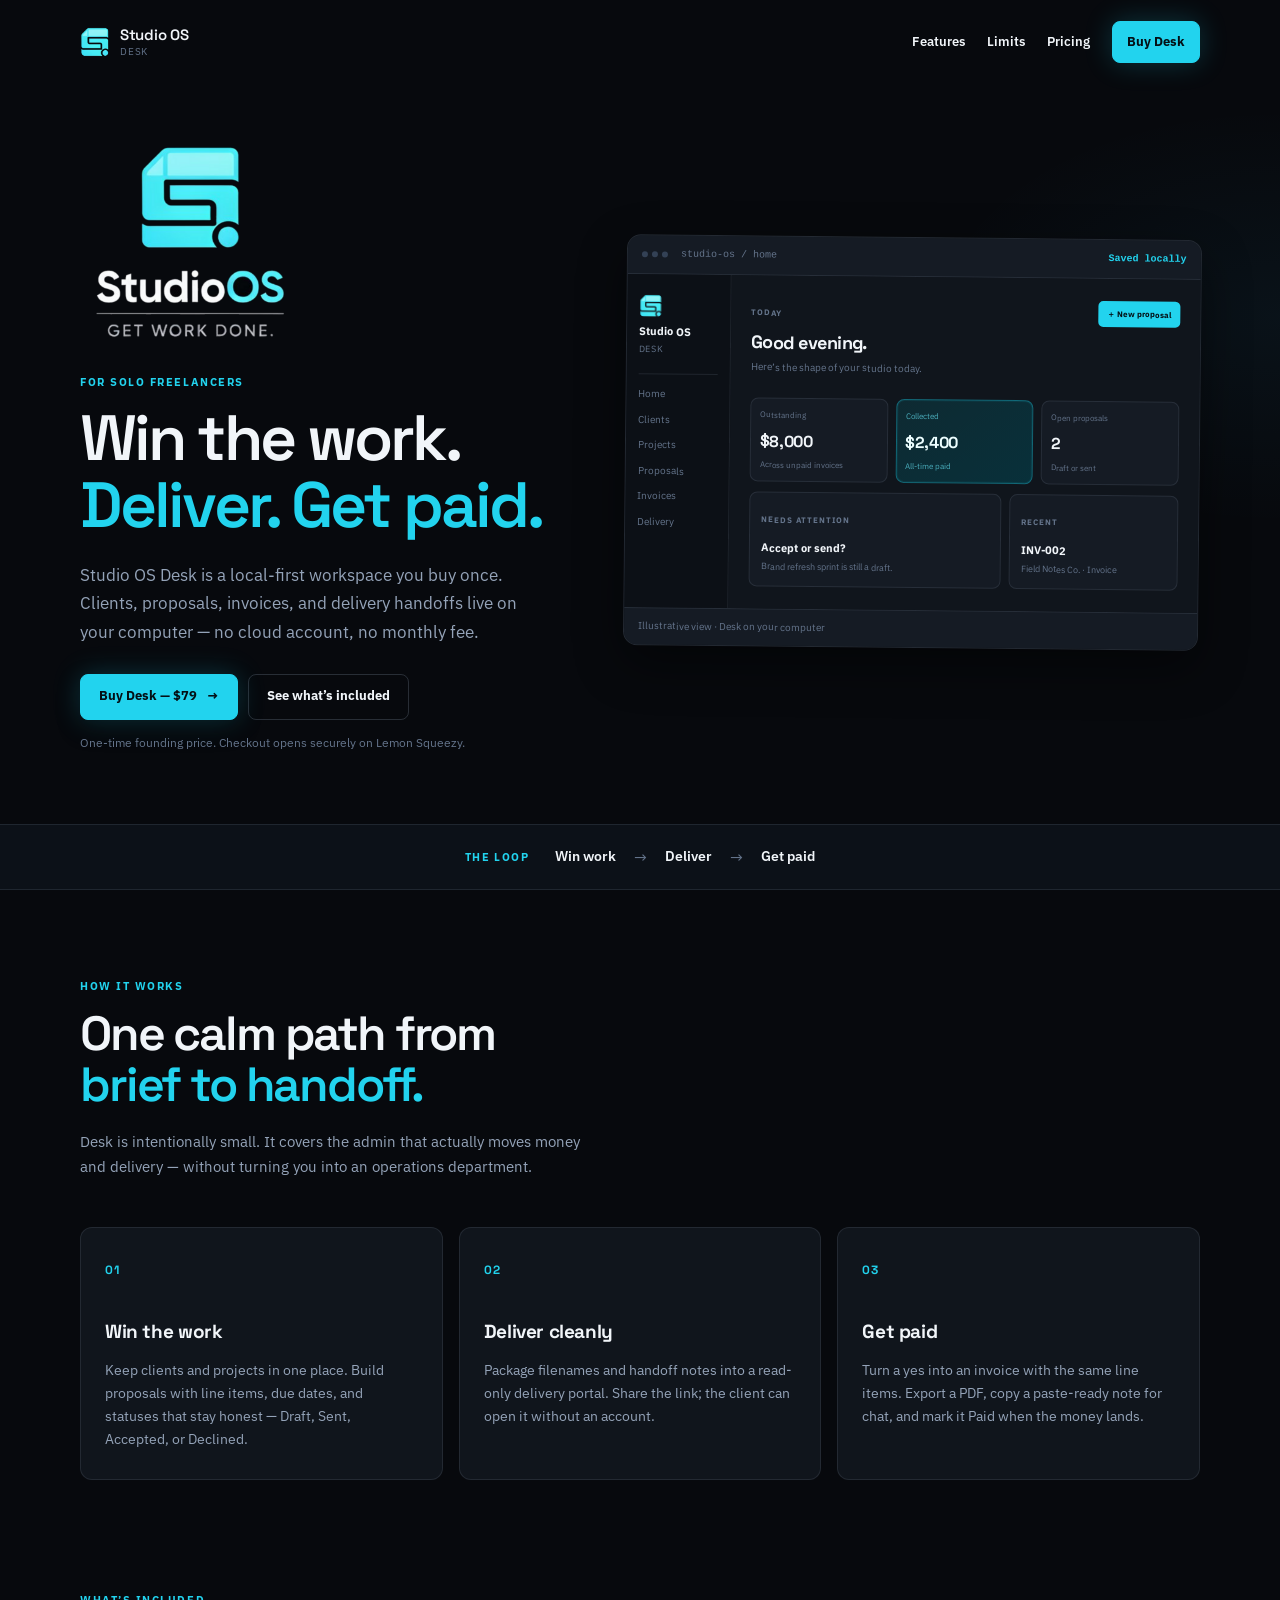
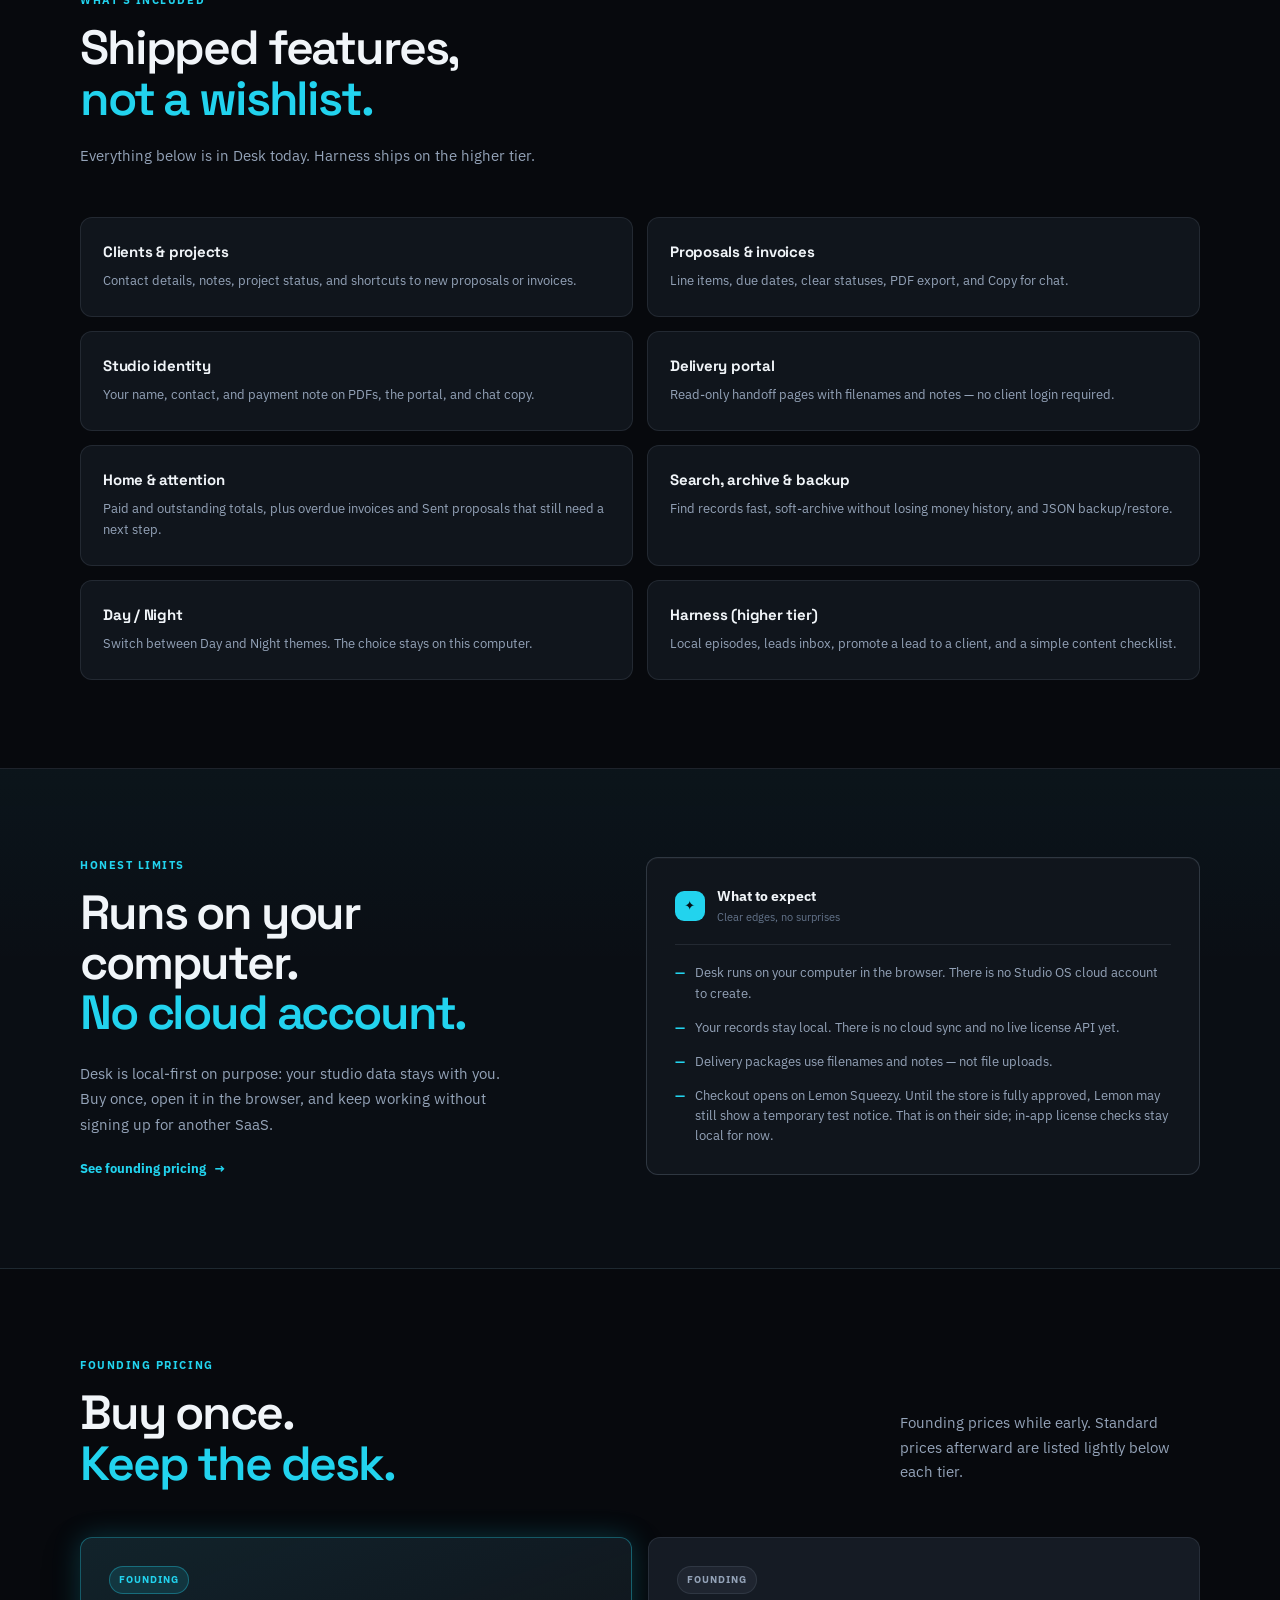
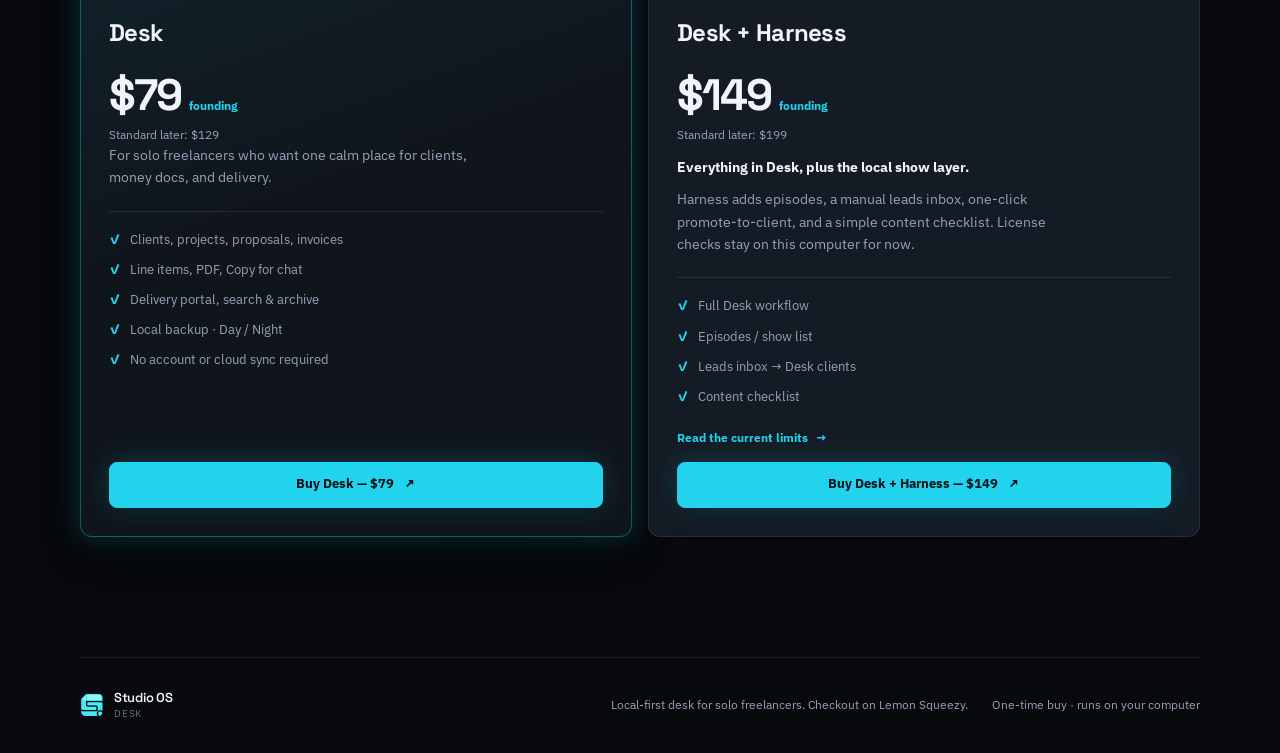
==== commit 429f3548: "feat(studio-os): wire StudioOS lockup into sales brand + hero Night lockup and mark-only PNGs on the" ====
--- a/studio-os/index.html
+++ b/studio-os/index.html
@@ -9,6 +9,9 @@
   <meta property="og:description" content="A local-first desk for solo freelancers: win work, deliver, get paid. One-time buy, runs on your computer.">
   <meta property="og:url" content="https://mndwrx.github.io/studio-os/">
   <title>Studio OS Desk — Win work, deliver, get paid</title>
+  <link rel="icon" type="image/png" sizes="32x32" href="favicon-32.png">
+  <link rel="icon" type="image/png" href="favicon.png">
+  <link rel="apple-touch-icon" sizes="180x180" href="apple-touch-icon.png">
   <link rel="stylesheet" href="landing.css">
 </head>
 <body>
@@ -17,7 +20,7 @@
 
     <header class="sales-nav sales-container">
       <a class="sales-brand" href="#main-content" aria-label="Studio OS Desk home">
-        <span class="sales-brand-mark" aria-hidden="true">S</span>
+        <img class="sales-brand-mark" src="sales-mark.png" alt="" width="30" height="30">
         <span><strong>Studio OS</strong><small>Desk</small></span>
       </a>
       <nav aria-label="Sales page navigation">
@@ -31,6 +34,7 @@
     <main id="main-content">
       <section class="sales-hero sales-container">
         <div class="sales-hero-copy">
+          <img class="sales-hero-lockup" src="lockup-night.png" alt="StudioOS — Get work done." width="220" height="220">
           <p class="sales-eyebrow">For solo freelancers</p>
           <h1>Win the work.<br><em>Deliver. Get paid.</em></h1>
           <p class="sales-lede">Studio OS Desk is a local-first workspace you buy once. Clients, proposals, invoices, and delivery handoffs live on your computer — no cloud account, no monthly fee.</p>
@@ -49,7 +53,7 @@
           </div>
           <div class="sales-preview-body">
             <div class="sales-preview-sidebar">
-              <span class="sales-preview-logo">S</span>
+              <img class="sales-preview-logo" src="sales-mark.png" alt="" width="23" height="23">
               <strong>Studio OS</strong>
               <small>Desk</small>
               <span class="sales-preview-rule"></span>
@@ -203,7 +207,7 @@
 
     <footer class="sales-footer sales-container">
       <a class="sales-brand" href="#main-content" aria-label="Studio OS Desk home">
-        <span class="sales-brand-mark" aria-hidden="true">S</span>
+        <img class="sales-brand-mark" src="sales-mark.png" alt="" width="30" height="30">
         <span><strong>Studio OS</strong><small>Desk</small></span>
       </a>
       <p>Local-first desk for solo freelancers. Checkout on Lemon Squeezy.</p>
--- a/studio-os/landing.css
+++ b/studio-os/landing.css
@@ -8,9 +8,10 @@
 
 html, body {
   margin: 0;
-  background: #07090d;
   min-width: 320px;
   overflow-x: hidden;
+  /* Canvas color comes from Desk theme tokens (styles.css).
+     Sales keeps its own floor via .sales-page background. */
 }
 
 .sales-page {
@@ -26,6 +27,8 @@
   --sales-border-strong: rgba(148, 163, 184, 0.24);
   --sales-accent: #22d3ee;
   --sales-accent-soft: rgba(34, 211, 238, 0.12);
+  --sales-ease: cubic-bezier(0.2, 0.8, 0.2, 1);
+  --sales-dur: 140ms;
   --sales-accent-border: rgba(34, 211, 238, 0.35);
   --sales-accent-glow: 0 0 28px rgba(34, 211, 238, 0.22);
   --sales-cta-bg: #22d3ee;
@@ -94,17 +97,13 @@
 }
 
 .sales-brand-mark {
-  display: grid;
-  place-items: center;
+  display: block;
   width: 30px;
   height: 30px;
-  border-radius: 9px 9px 9px 3px;
-  color: var(--sales-cta-text);
-  background: var(--sales-accent);
-  box-shadow: var(--sales-accent-glow);
-  font-family: var(--sales-display);
-  font-size: 15px;
-  font-weight: 700;
+  border-radius: 8px;
+  object-fit: contain;
+  background: transparent;
+  box-shadow: none;
 }
 
 .sales-brand strong,
@@ -137,7 +136,7 @@
   font-size: 13px;
   font-weight: 600;
   text-decoration: none;
-  transition: color 0.15s ease;
+  transition: color var(--sales-dur) var(--sales-ease);
 }
 
 .sales-nav nav a:hover { color: var(--sales-ink); }
@@ -225,7 +224,7 @@
   font-size: 13px;
   font-weight: 700;
   text-decoration: none;
-  transition: transform 0.15s ease, box-shadow 0.15s ease, background 0.15s ease, border-color 0.15s ease;
+  transition: transform var(--sales-dur) var(--sales-ease), box-shadow var(--sales-dur) var(--sales-ease), background var(--sales-dur) var(--sales-ease), border-color var(--sales-dur) var(--sales-ease);
   opacity: 1;
   visibility: visible;
   text-indent: 0;
@@ -367,16 +366,12 @@
 }
 
 .sales-preview-logo {
-  display: grid;
-  place-items: center;
+  display: block;
   width: 23px;
   height: 23px;
-  border-radius: 7px 7px 7px 2px;
-  color: var(--sales-cta-text);
-  background: var(--sales-accent);
-  font-family: var(--sales-display);
-  font-size: 12px;
-  font-weight: 700;
+  border-radius: 6px;
+  object-fit: contain;
+  background: transparent;
 }
 
 .sales-preview-rule {
@@ -572,7 +567,7 @@
   border: 1px solid var(--sales-border);
   border-radius: var(--sales-radius);
   background: var(--sales-surface);
-  transition: border-color 0.15s ease, box-shadow 0.15s ease;
+  transition: border-color var(--sales-dur) var(--sales-ease), box-shadow var(--sales-dur) var(--sales-ease);
 }
 
 .sales-workflow-card:hover {
@@ -1128,3 +1123,18 @@
 
   .sales-preview { transform: none; }
 }
+
+
+/* --- StudioOS brand images --- */
+.sales-hero-lockup {
+  display: block;
+  width: min(220px, 42vw);
+  height: auto;
+  margin: 0 0 22px;
+  object-fit: contain;
+}
+
+.sales-footer .sales-brand-mark {
+  background: transparent;
+  box-shadow: none;
+}
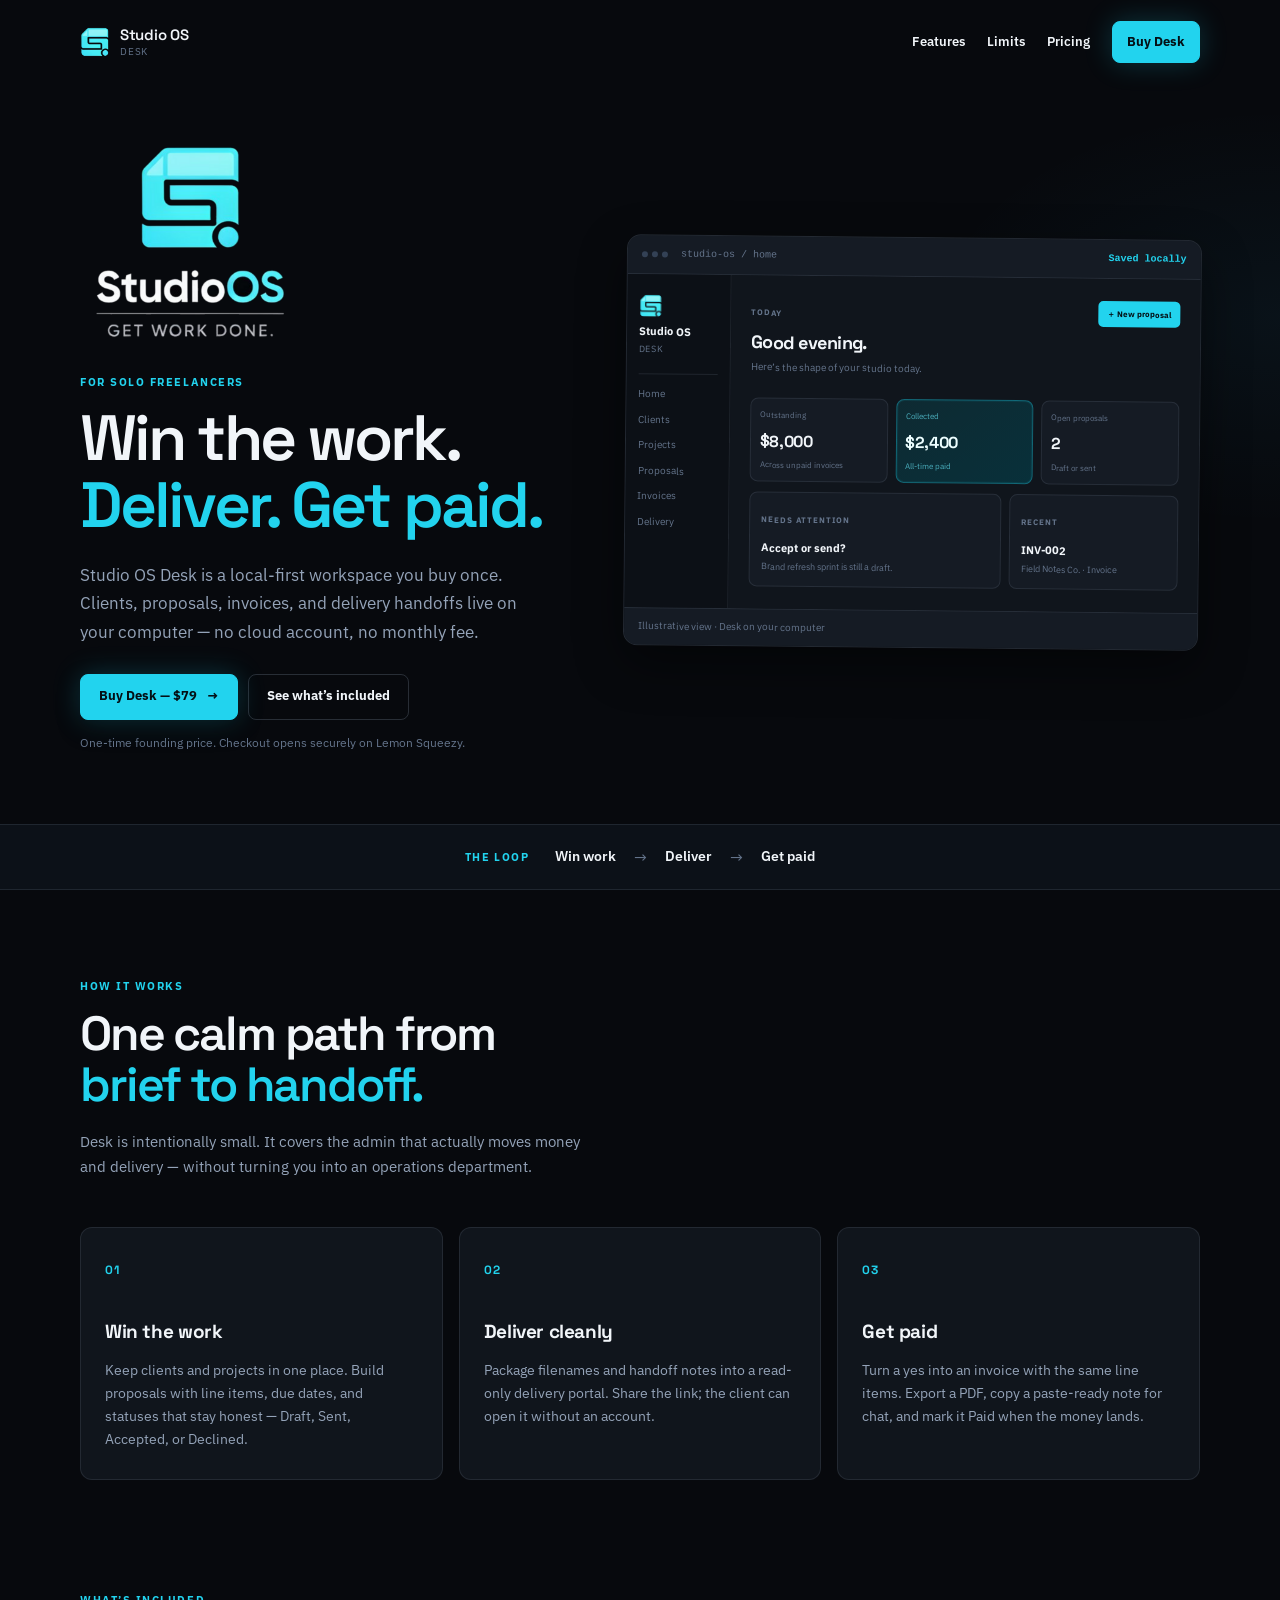
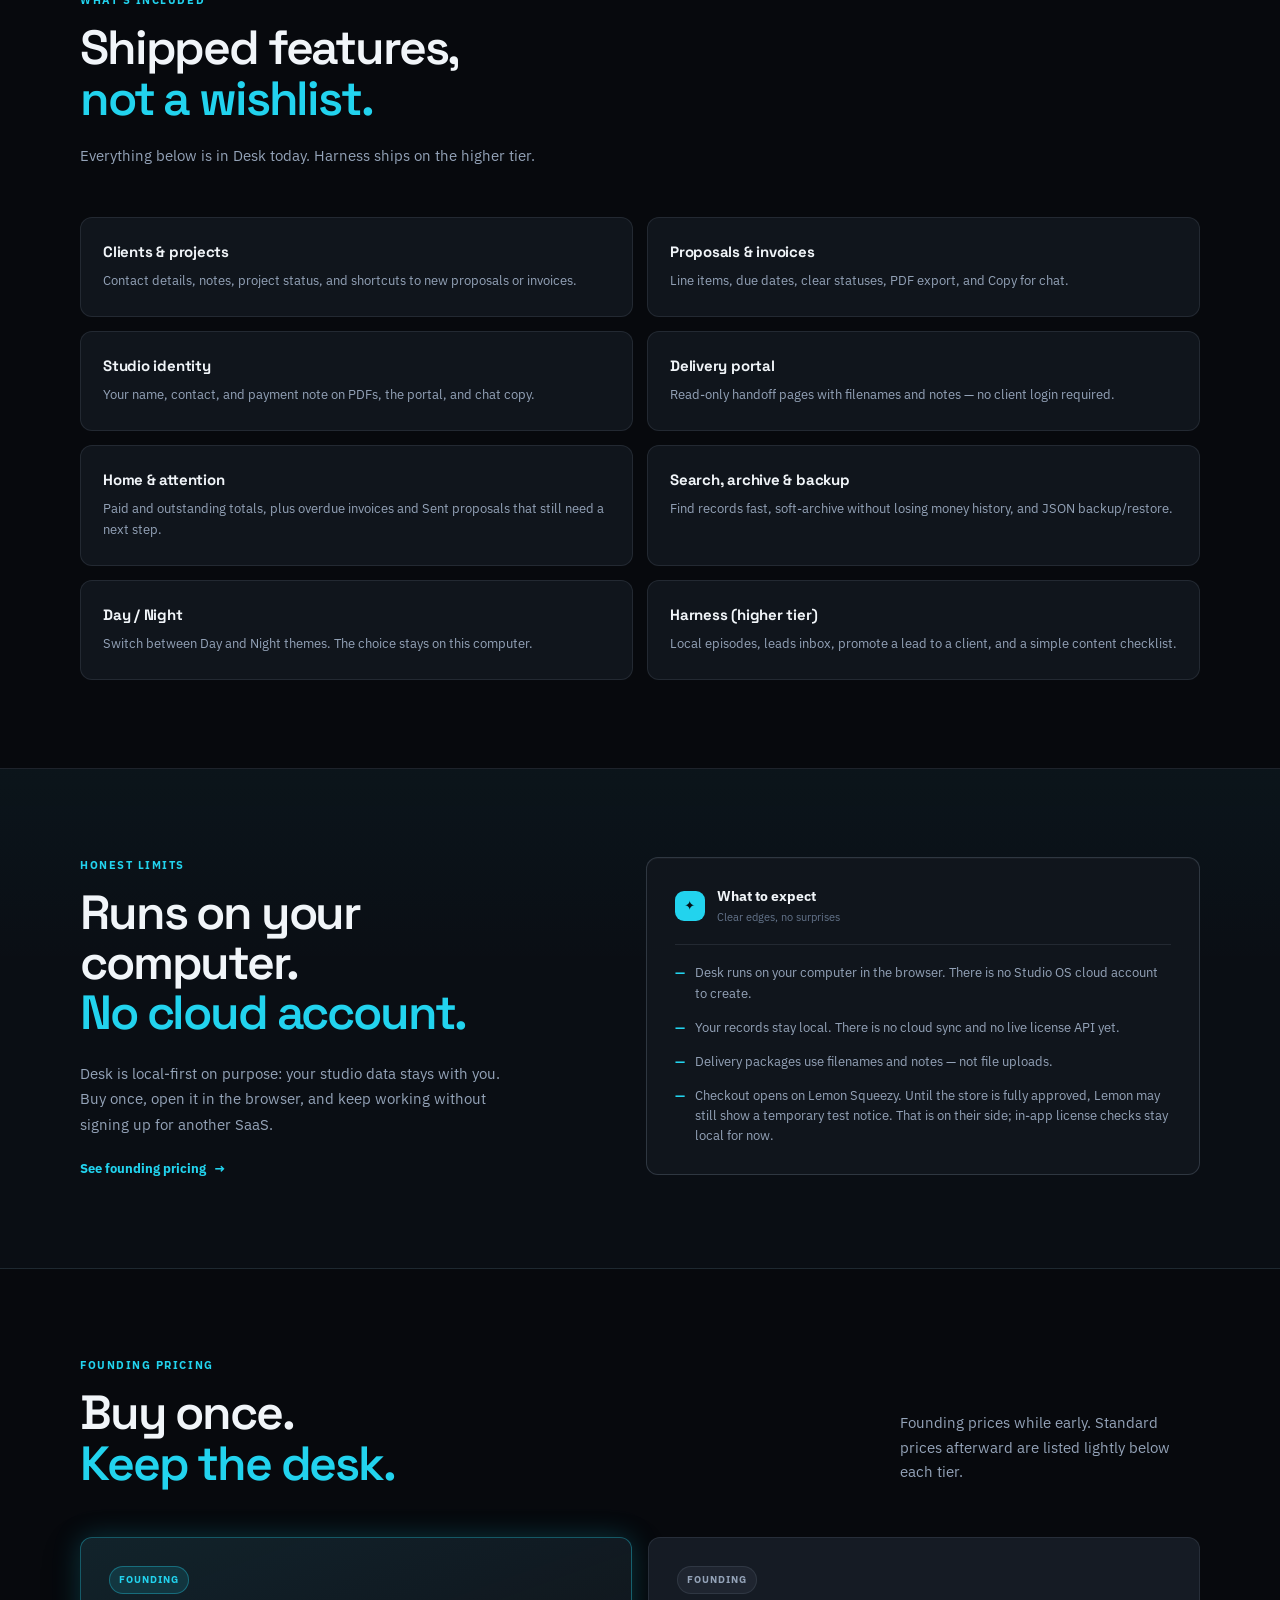
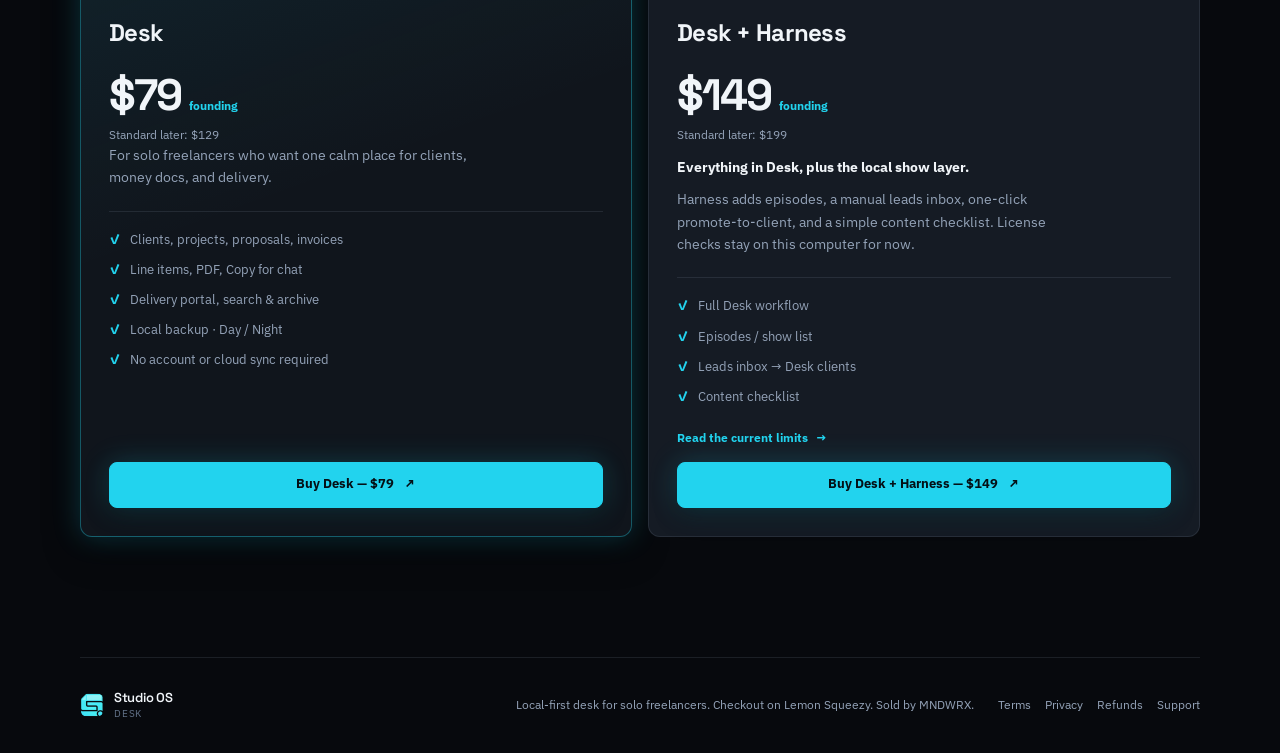
==== commit a130510d: "feat(studio-os): publish Terms, Privacy, Refunds + footer links Static legal pages for GitHub Pages;" ====
--- a/studio-os/index.html
+++ b/studio-os/index.html
@@ -210,8 +210,13 @@
         <img class="sales-brand-mark" src="sales-mark.png" alt="" width="30" height="30">
         <span><strong>Studio OS</strong><small>Desk</small></span>
       </a>
-      <p>Local-first desk for solo freelancers. Checkout on Lemon Squeezy.</p>
-      <span>One-time buy · runs on your computer</span>
+      <p>Local-first desk for solo freelancers. Checkout on Lemon Squeezy. Sold by MNDWRX.</p>
+      <nav class="sales-footer-links" aria-label="Legal and support">
+        <a href="terms.html">Terms</a>
+        <a href="privacy.html">Privacy</a>
+        <a href="refunds.html">Refunds</a>
+        <a href="mailto:support@mndwrx.com">Support</a>
+      </nav>
     </footer>
   </div>
 </body>
--- a/studio-os/landing.css
+++ b/studio-os/landing.css
@@ -1138,3 +1138,20 @@
   background: transparent;
   box-shadow: none;
 }
+
+
+/* --- Footer legal links --- */
+.sales-footer-links {
+  display: flex;
+  flex-wrap: wrap;
+  gap: 8px 14px;
+  align-items: center;
+}
+.sales-footer-links a {
+  color: var(--sales-muted);
+  text-decoration: none;
+  font-size: 12px;
+}
+.sales-footer-links a:hover {
+  color: var(--sales-accent);
+}
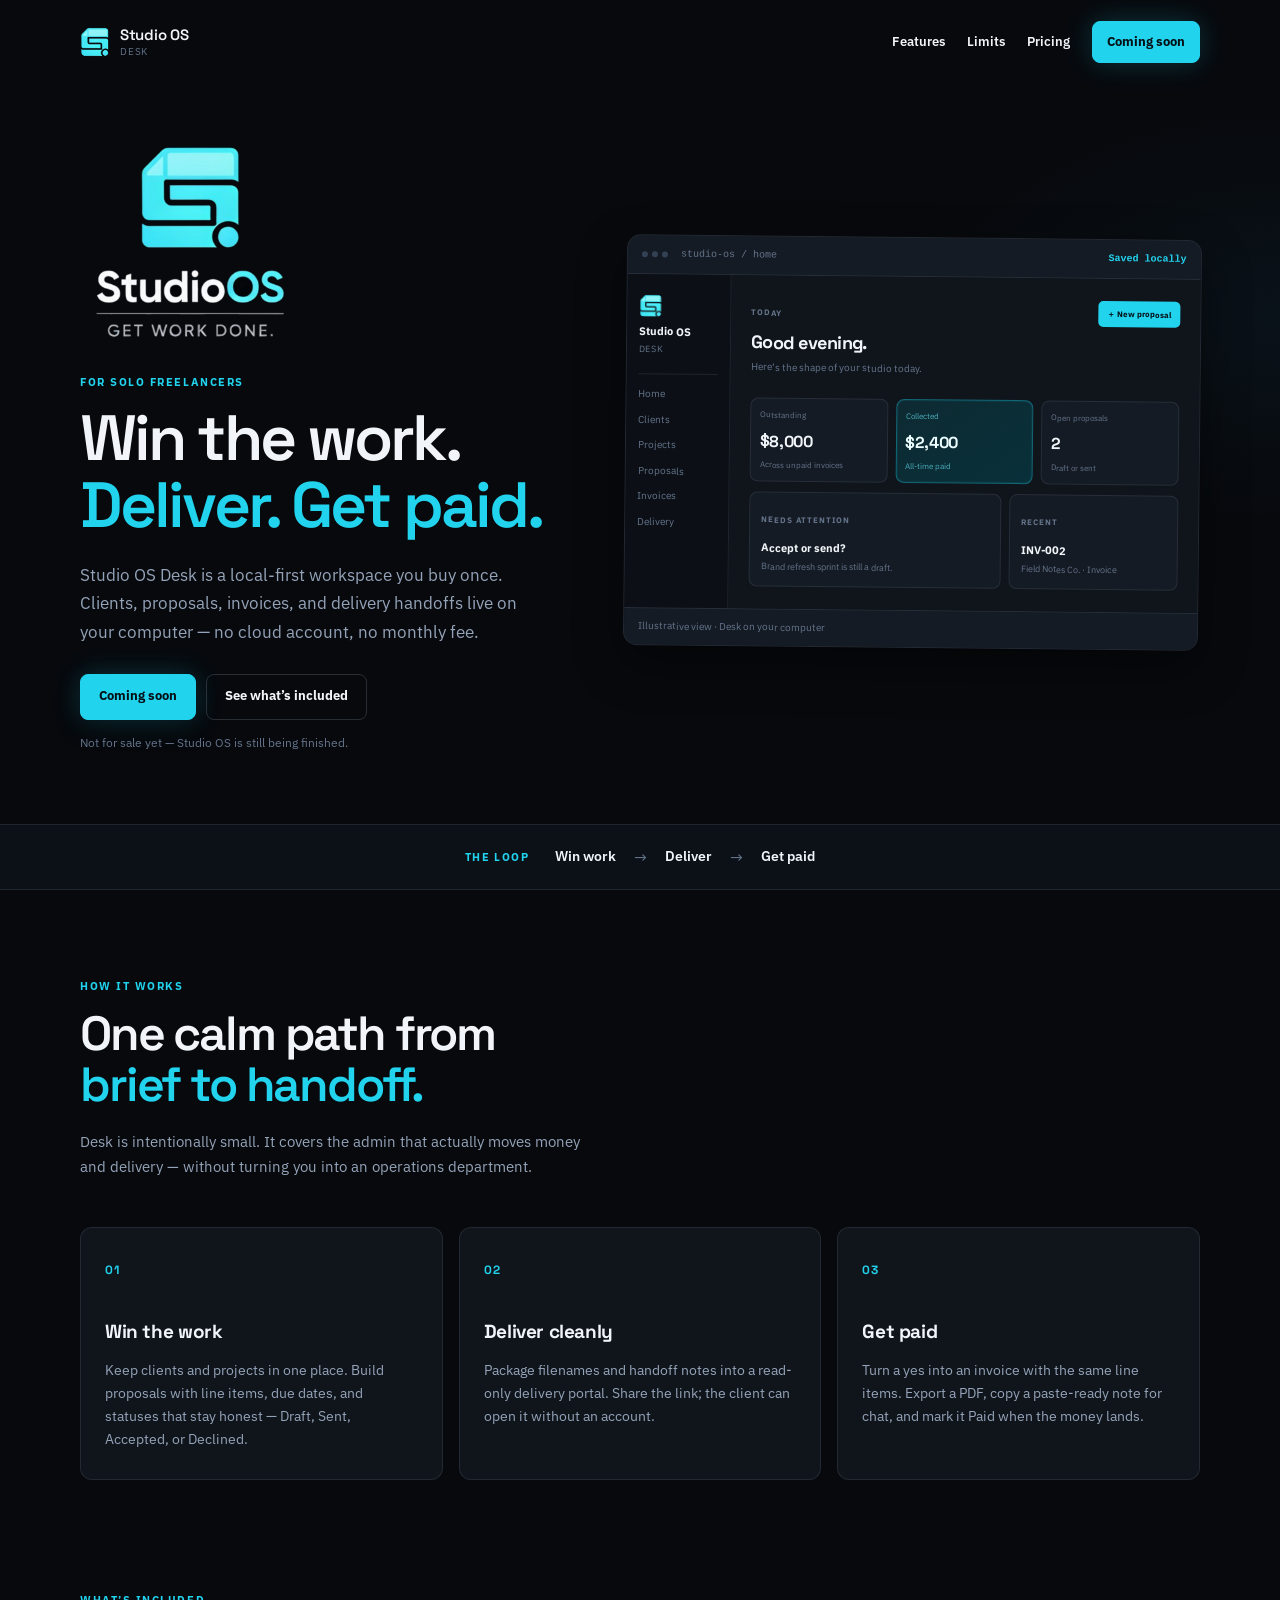
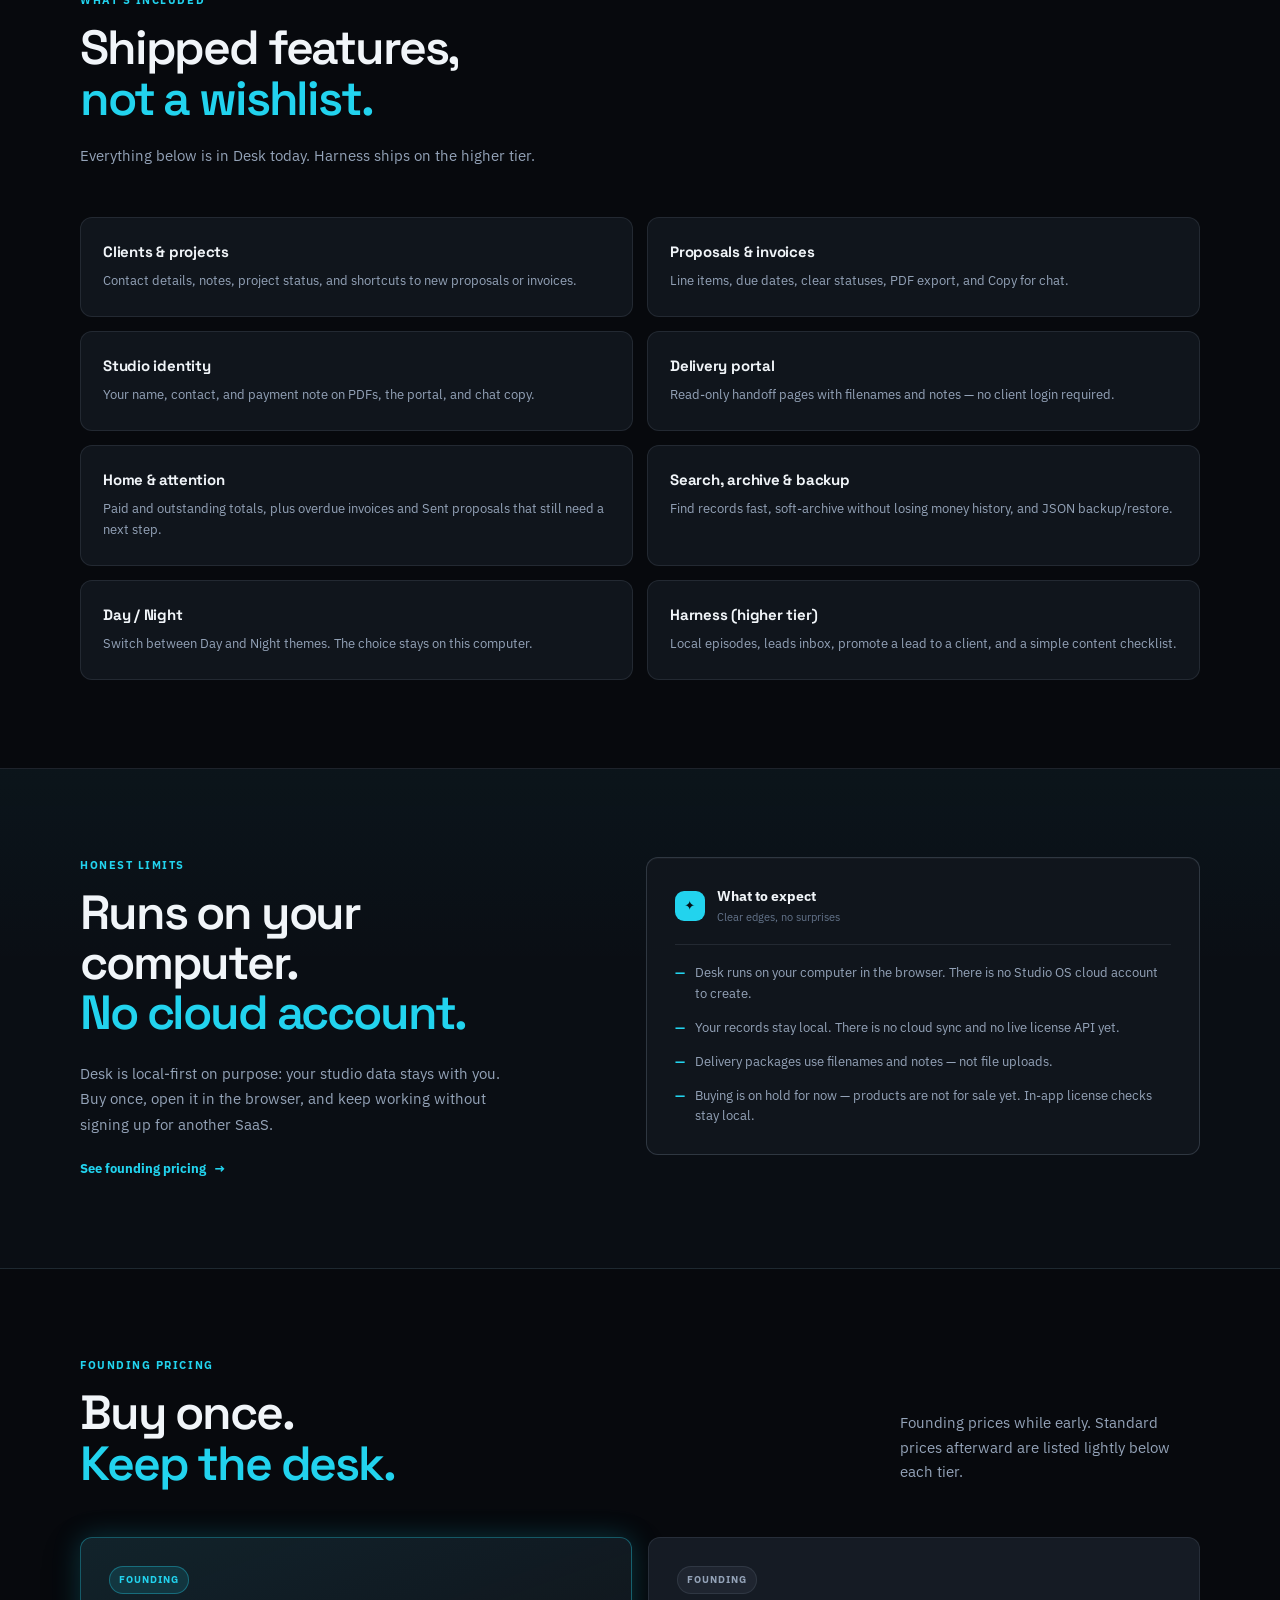
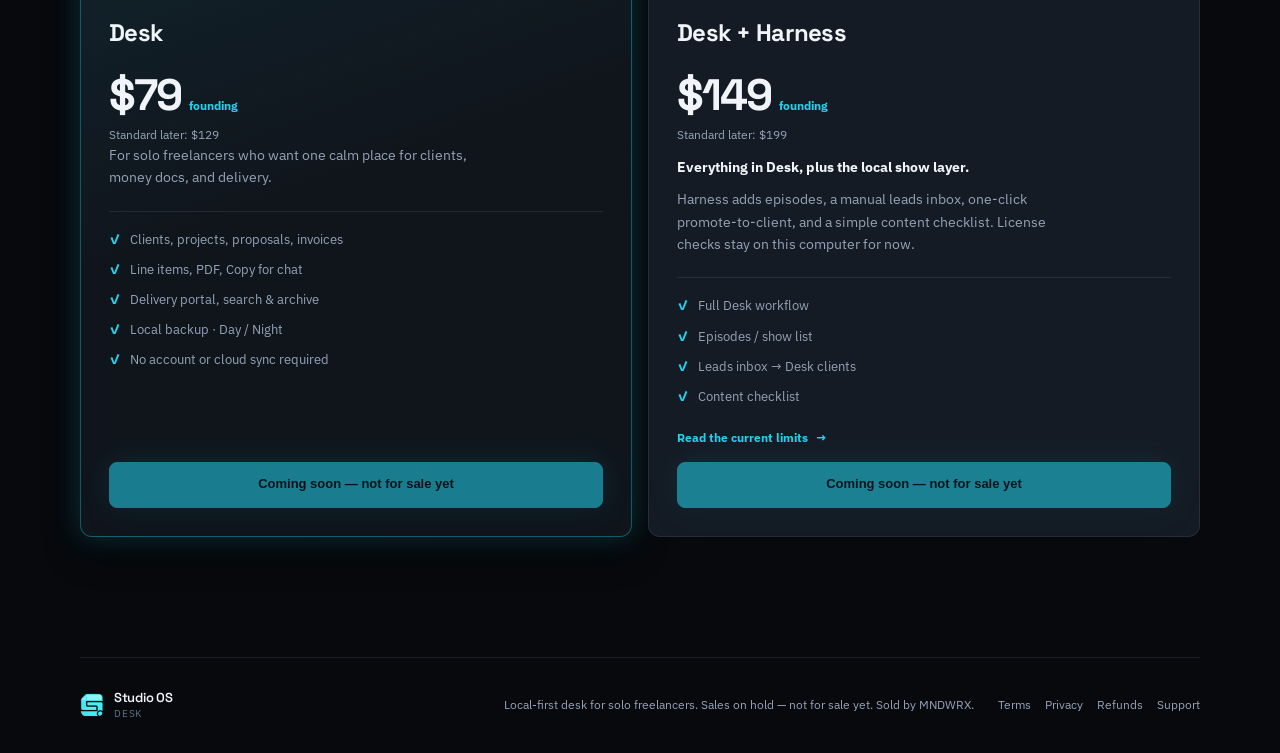
==== commit 396061a5: "fix(studio-os): soft-hold sales — disable Lemon buy buttons Replace live checkout links with Coming " ====
--- a/studio-os/index.html
+++ b/studio-os/index.html
@@ -27,7 +27,7 @@
         <a href="#included">Features</a>
         <a href="#limits">Limits</a>
         <a href="#pricing">Pricing</a>
-        <a class="sales-nav-cta" href="#pricing">Buy Desk</a>
+        <a class="sales-nav-cta" href="#pricing">Coming soon</a>
       </nav>
     </header>
 
@@ -39,10 +39,10 @@
           <h1>Win the work.<br><em>Deliver. Get paid.</em></h1>
           <p class="sales-lede">Studio OS Desk is a local-first workspace you buy once. Clients, proposals, invoices, and delivery handoffs live on your computer — no cloud account, no monthly fee.</p>
           <div class="sales-actions">
-            <a class="sales-button sales-button-primary" href="#pricing">Buy Desk — $79 <span aria-hidden="true">→</span></a>
+            <a class="sales-button sales-button-primary" href="#pricing">Coming soon</a>
             <a class="sales-button sales-button-secondary" href="#included">See what’s included</a>
           </div>
-          <p class="sales-action-note">One-time founding price. Checkout opens securely on Lemon Squeezy.</p>
+          <p class="sales-action-note">Not for sale yet — Studio OS is still being finished.</p>
         </div>
 
         <div class="sales-preview" aria-label="Illustrative preview of the Studio OS Desk">
@@ -152,7 +152,7 @@
               <li><span aria-hidden="true">—</span>Desk runs on your computer in the browser. There is no Studio OS cloud account to create.</li>
               <li><span aria-hidden="true">—</span>Your records stay local. There is no cloud sync and no live license API yet.</li>
               <li><span aria-hidden="true">—</span>Delivery packages use filenames and notes — not file uploads.</li>
-              <li><span aria-hidden="true">—</span>Checkout opens on Lemon Squeezy. Until the store is fully approved, Lemon may still show a temporary test notice. That is on their side; in-app license checks stay local for now.</li>
+              <li><span aria-hidden="true">—</span>Buying is on hold for now — products are not for sale yet. In-app license checks stay local.</li>
             </ul>
           </div>
         </div>
@@ -181,7 +181,7 @@
               <li>Local backup · Day / Night</li>
               <li>No account or cloud sync required</li>
             </ul>
-            <a class="sales-button sales-button-primary" href="https://mndwrx-studio.lemonsqueezy.com/checkout/buy/13f69856-de32-4534-b3dc-3ce31f8685bf" target="_blank" rel="noopener">Buy Desk — $79 <span aria-hidden="true">↗</span></a>
+            <button type="button" class="sales-button sales-button-primary" disabled aria-disabled="true">Coming soon — not for sale yet</button>
           </article>
           <article class="sales-price-card sales-price-card-upgrade">
             <span class="sales-price-badge sales-price-badge-muted">FOUNDING</span>
@@ -198,7 +198,7 @@
               <li>Content checklist</li>
             </ul>
             <a class="sales-text-link sales-price-limits-link" href="#limits">Read the current limits <span aria-hidden="true">→</span></a>
-            <a class="sales-button sales-button-primary" href="https://mndwrx-studio.lemonsqueezy.com/checkout/buy/eb631a22-2c8f-4f4e-a6d3-6954847ea74e" target="_blank" rel="noopener">Buy Desk + Harness — $149 <span aria-hidden="true">↗</span></a>
+            <button type="button" class="sales-button sales-button-primary" disabled aria-disabled="true">Coming soon — not for sale yet</button>
           </article>
         </div>
       </section>
@@ -210,7 +210,7 @@
         <img class="sales-brand-mark" src="sales-mark.png" alt="" width="30" height="30">
         <span><strong>Studio OS</strong><small>Desk</small></span>
       </a>
-      <p>Local-first desk for solo freelancers. Checkout on Lemon Squeezy. Sold by MNDWRX.</p>
+      <p>Local-first desk for solo freelancers. Sales on hold — not for sale yet. Sold by MNDWRX.</p>
       <nav class="sales-footer-links" aria-label="Legal and support">
         <a href="terms.html">Terms</a>
         <a href="privacy.html">Privacy</a>
--- a/studio-os/landing.css
+++ b/studio-os/landing.css
@@ -1155,3 +1155,14 @@
 .sales-footer-links a:hover {
   color: var(--sales-accent);
 }
+
+
+/* soft sales HOLD — disabled buy buttons */
+.sales-button:disabled,
+.sales-button[aria-disabled="true"],
+button.sales-button-primary:disabled {
+  opacity: 0.55;
+  cursor: not-allowed;
+  transform: none;
+  pointer-events: none;
+}
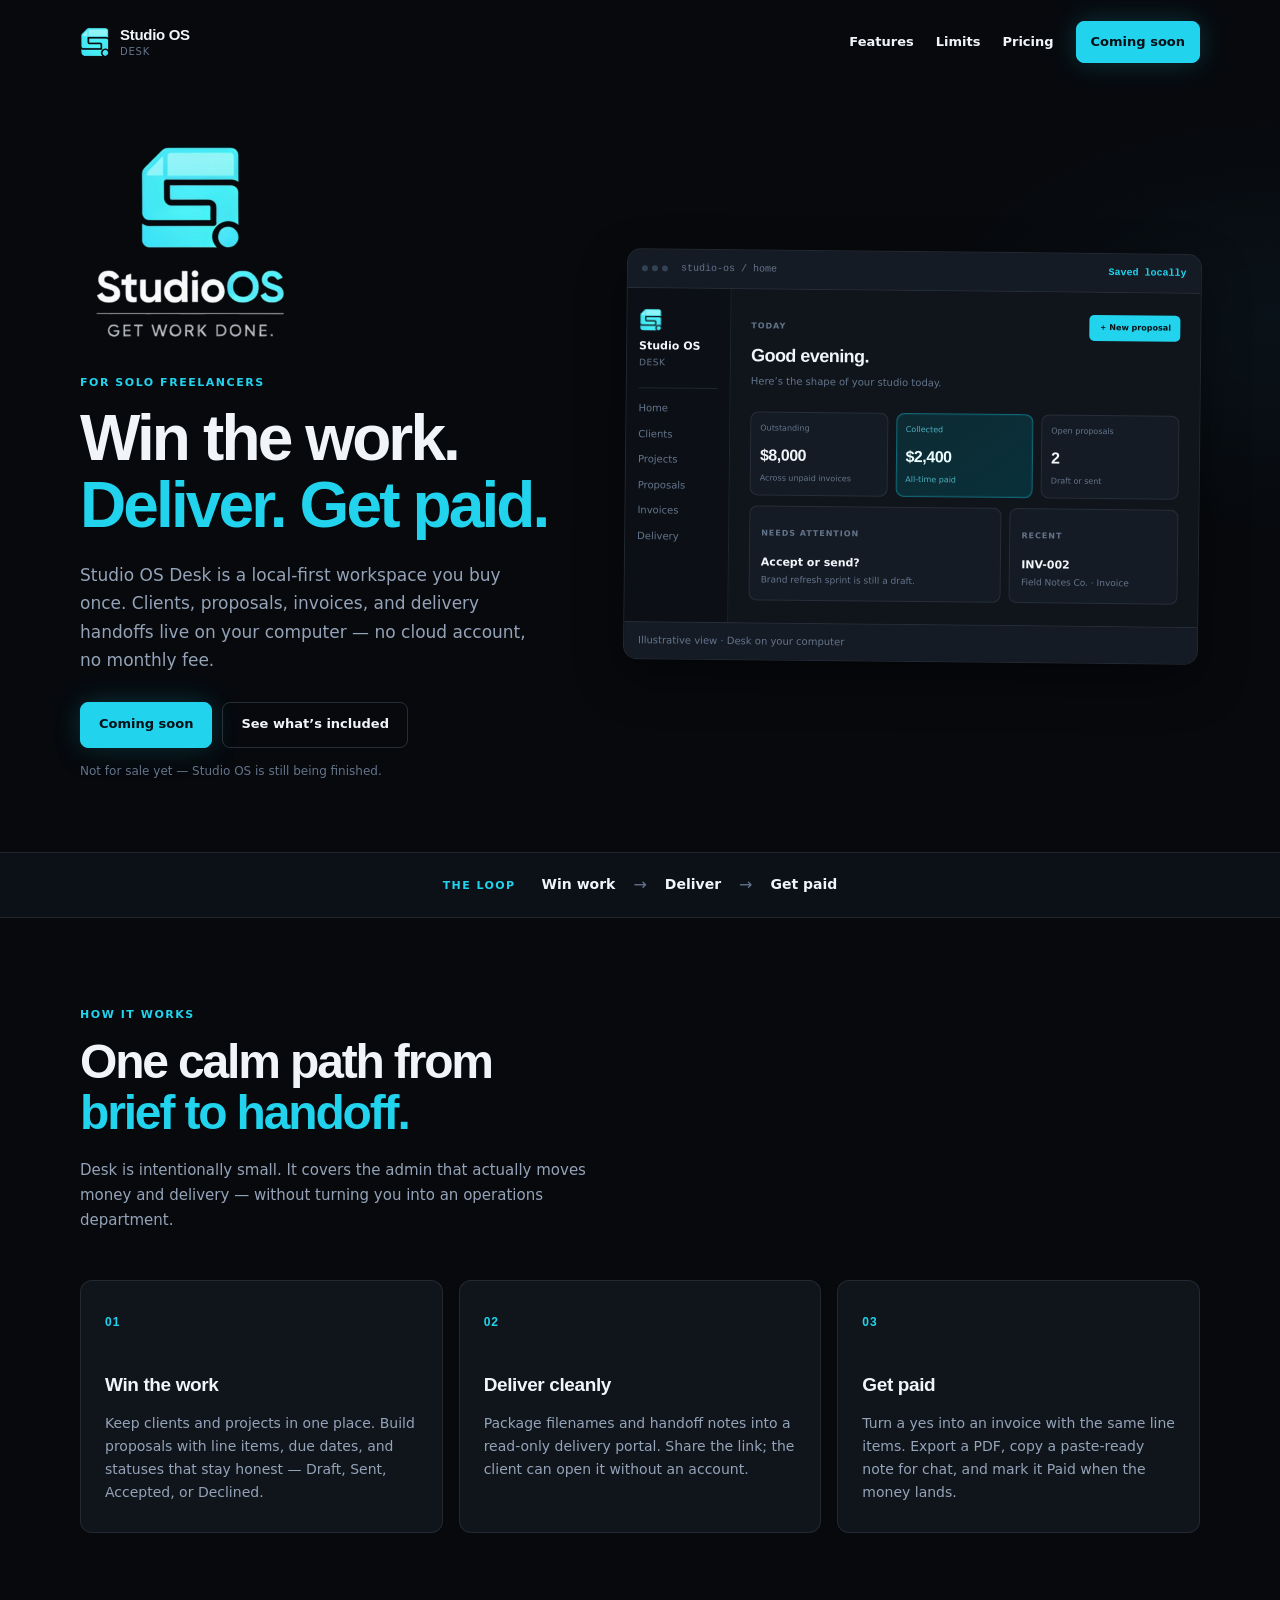
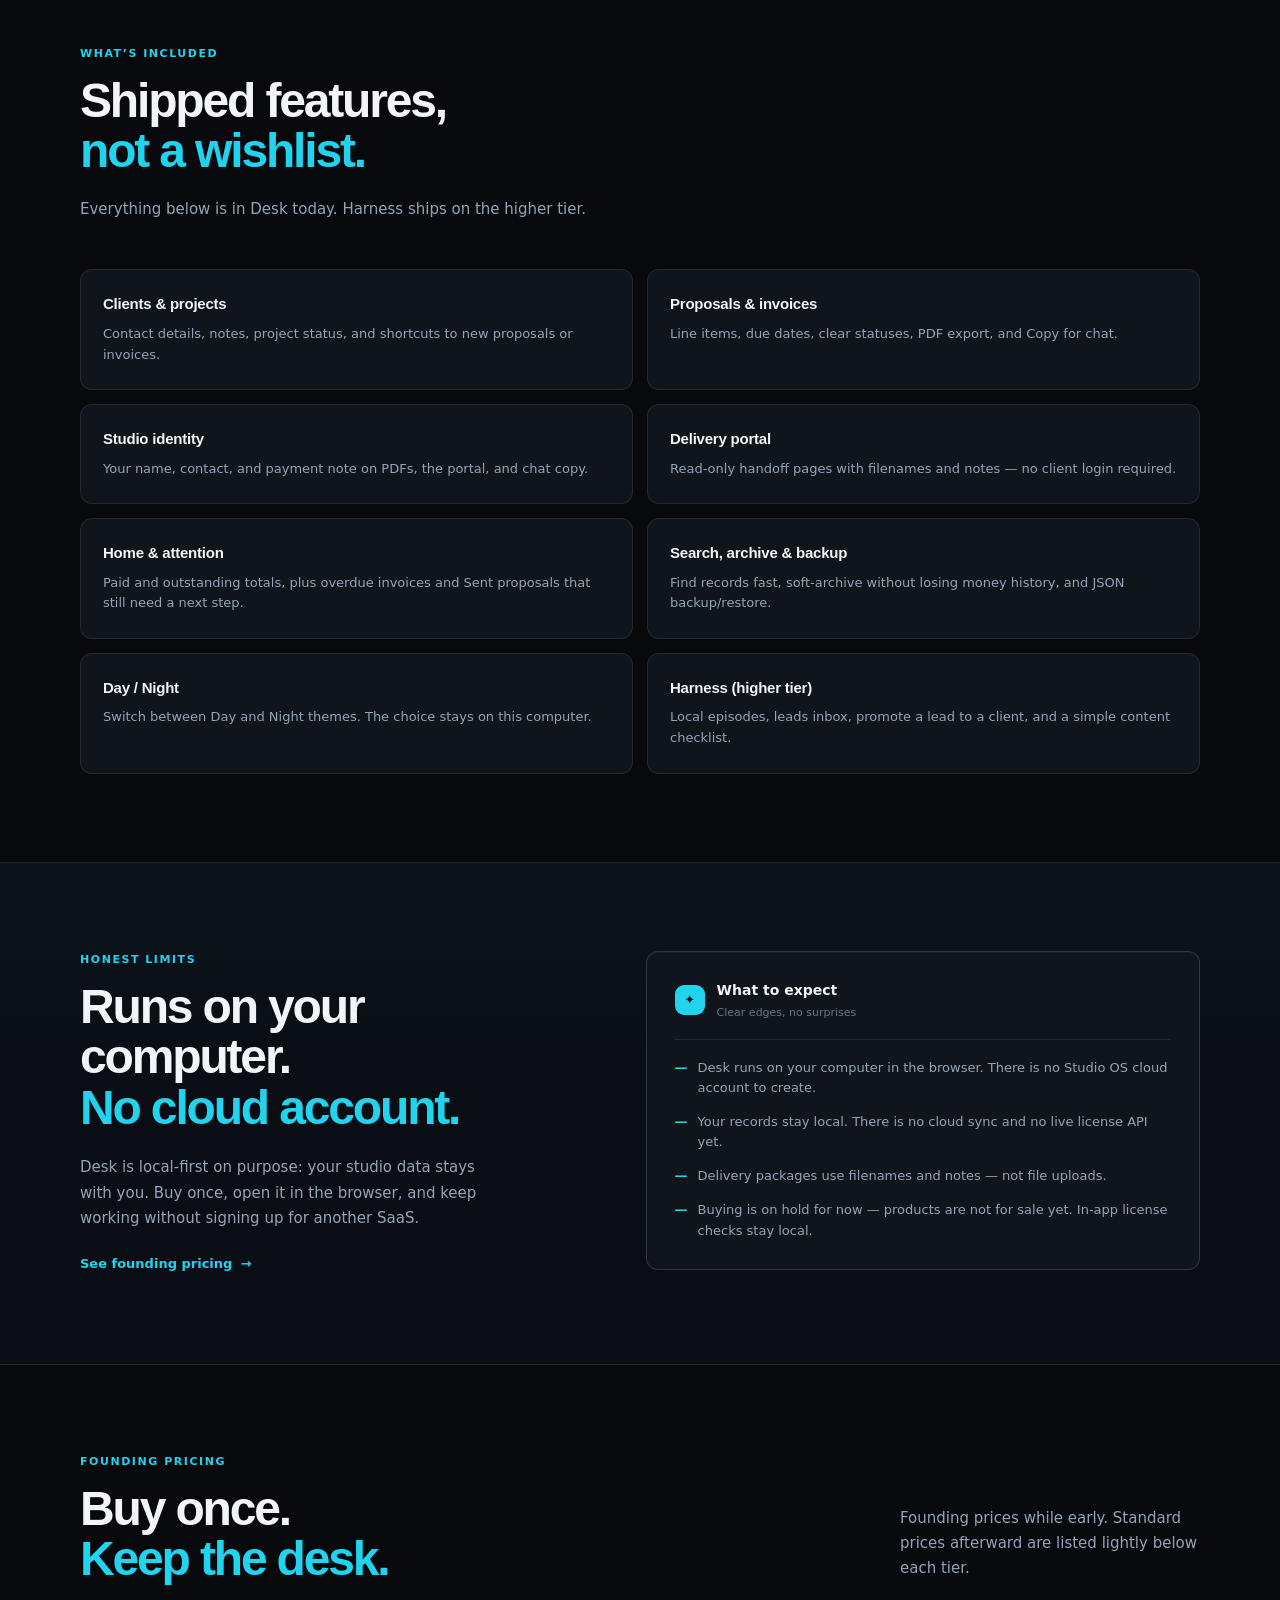
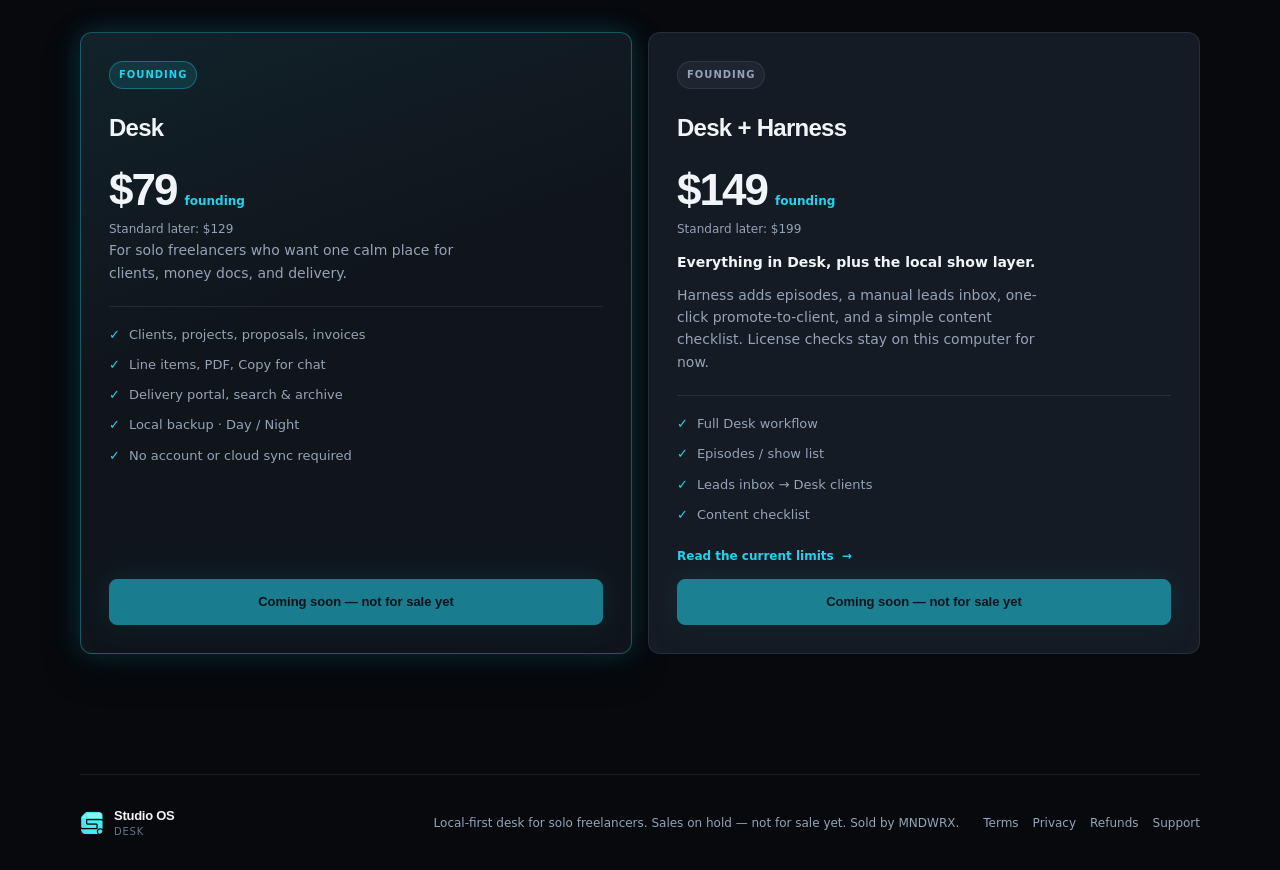
==== commit 6531d5af: "studio-os: add CSP and referrer meta on sales and legal pages Ship-audit hardening for the public Gi" ====
--- a/studio-os/index.html
+++ b/studio-os/index.html
@@ -4,6 +4,9 @@
   <meta charset="UTF-8">
   <meta name="viewport" content="width=device-width, initial-scale=1">
   <meta name="theme-color" content="#07090d">
+  <meta name="referrer" content="strict-origin-when-cross-origin">
+  <meta http-equiv="X-Content-Type-Options" content="nosniff">
+  <meta http-equiv="Content-Security-Policy" content="default-src 'self'; script-src 'self' 'unsafe-inline'; style-src 'self' 'unsafe-inline' https://fonts.googleapis.com; font-src 'self' https://fonts.gstatic.com data:; img-src 'self' data:; connect-src 'self'; base-uri 'self'; form-action 'self'; frame-ancestors 'none'; object-src 'none'">
   <meta name="description" content="Studio OS Desk is a local-first, one-time purchase for solo freelancers: clients, proposals, invoices, and delivery in one calm desk.">
   <meta property="og:title" content="Studio OS Desk — Win work, deliver, get paid">
   <meta property="og:description" content="A local-first desk for solo freelancers: win work, deliver, get paid. One-time buy, runs on your computer.">
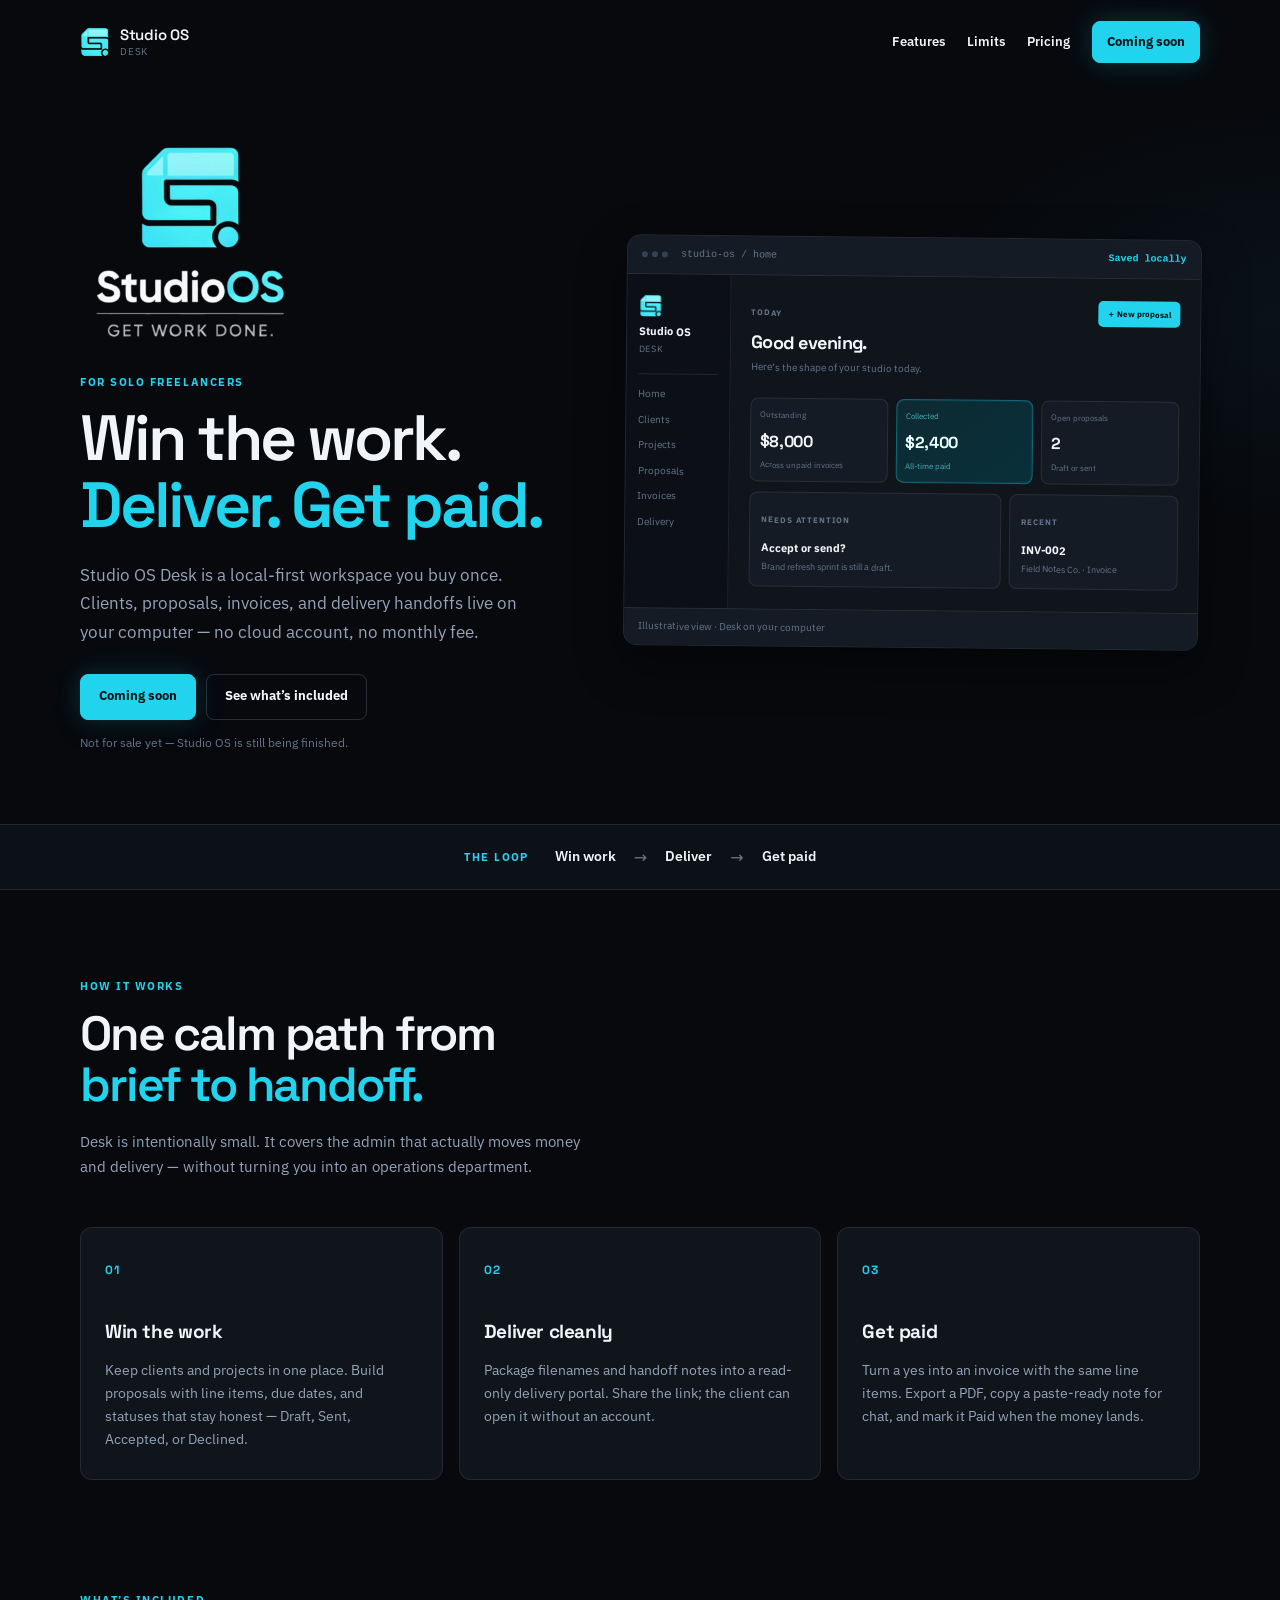
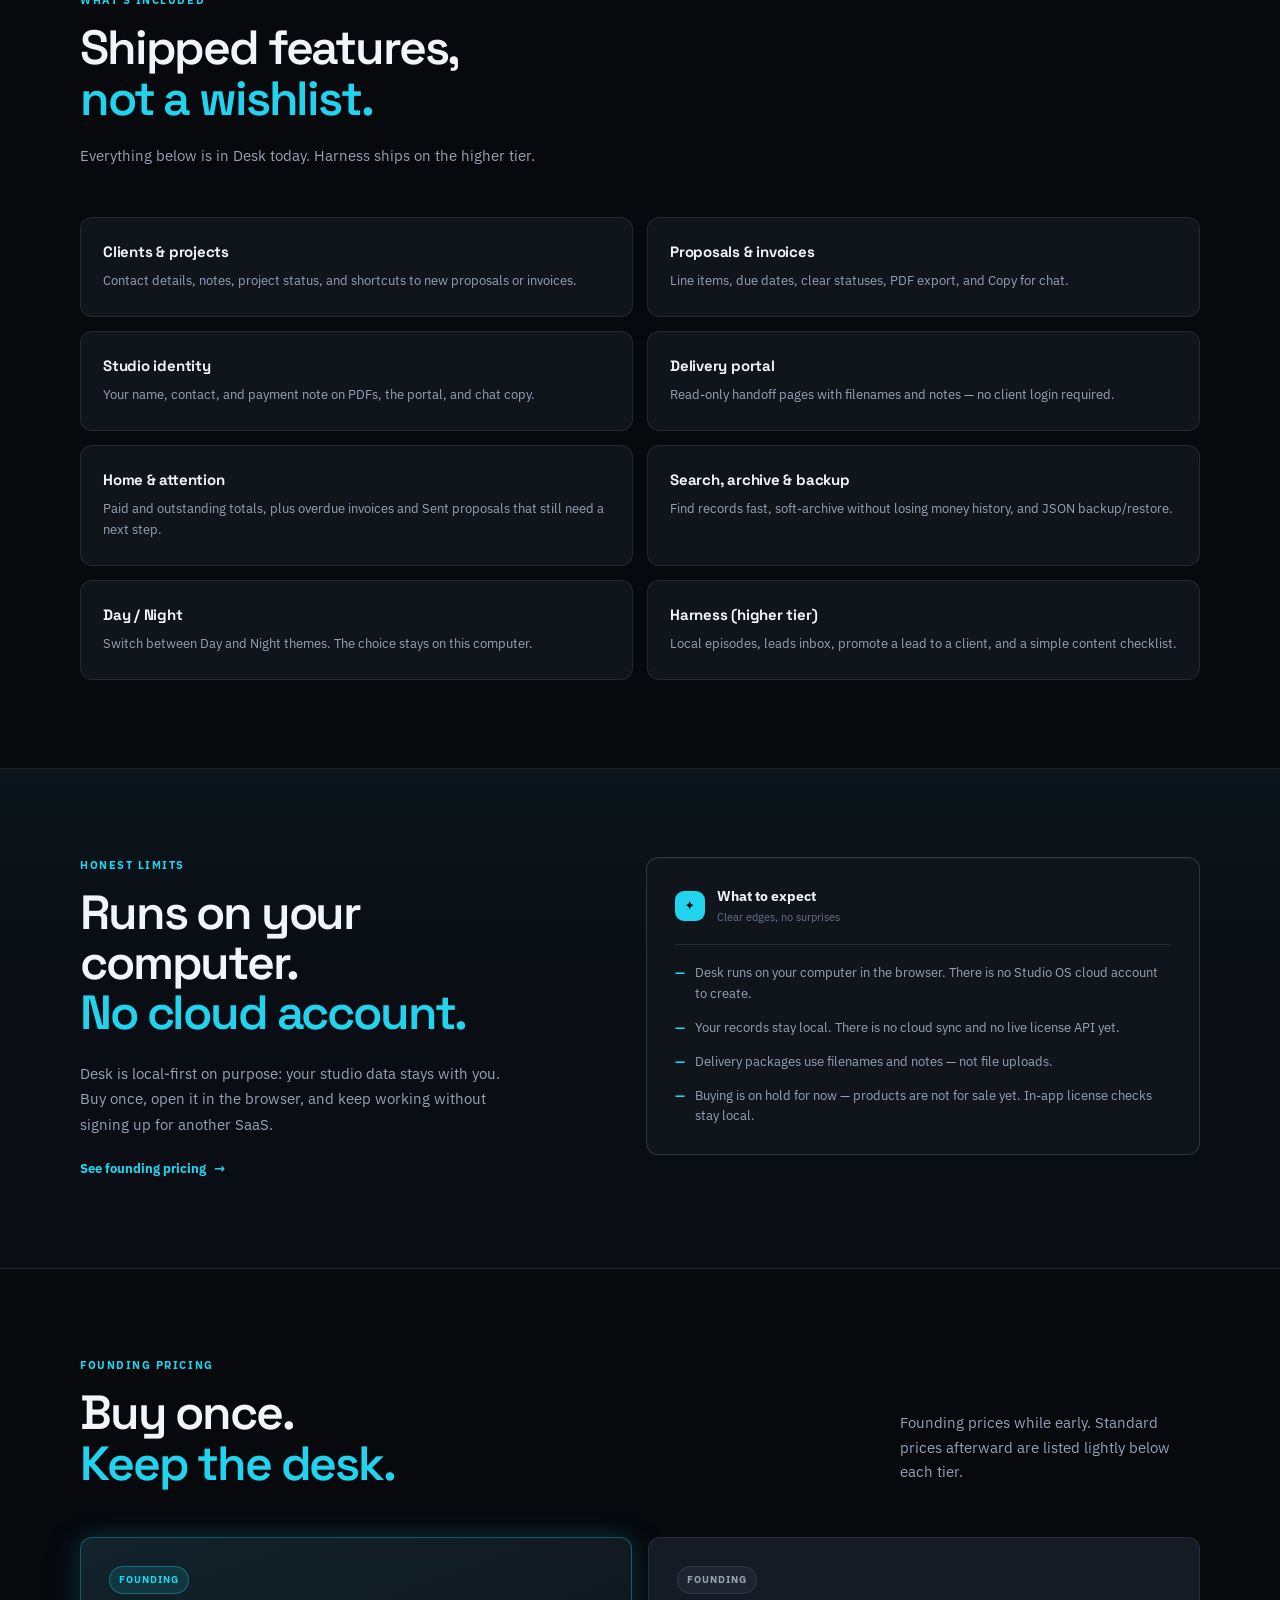
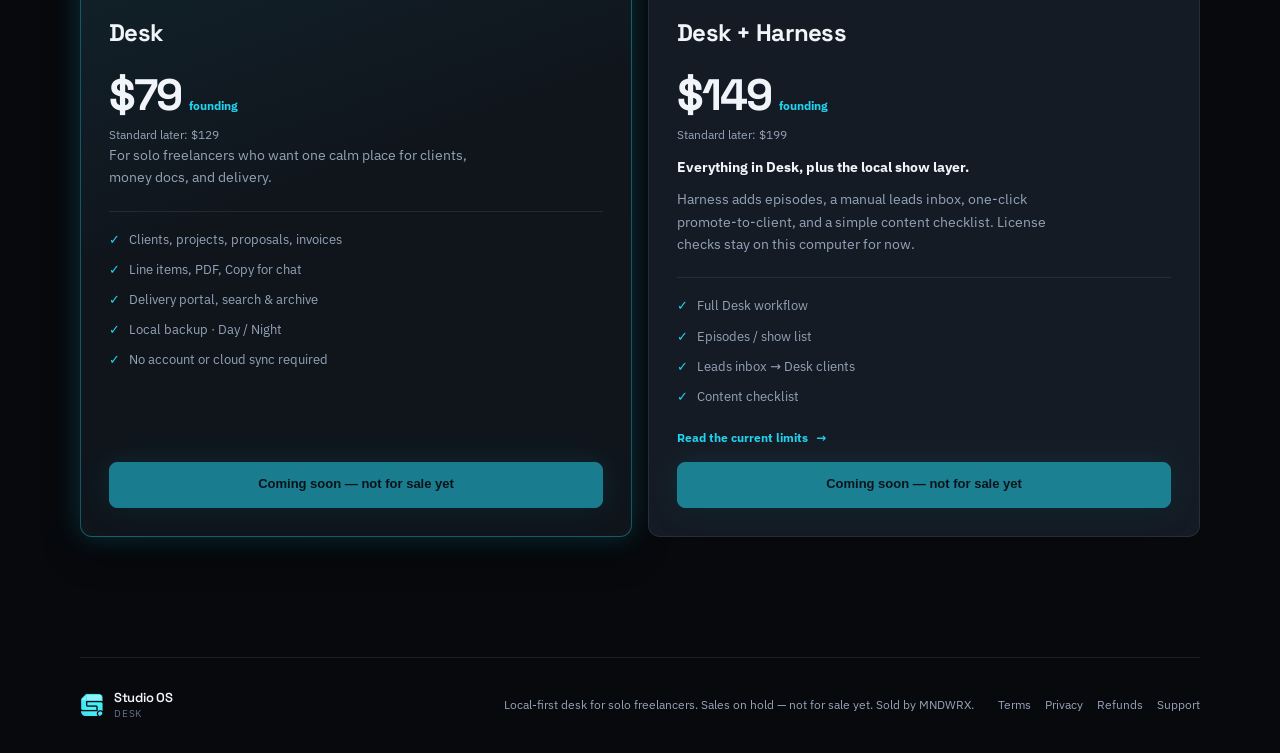
==== commit 0c714644: "Self-host Studio OS sales fonts (drop Google Fonts CDN) +249 -9" ====
--- a/studio-os/index.html
+++ b/studio-os/index.html
@@ -6,12 +6,13 @@
   <meta name="theme-color" content="#07090d">
   <meta name="referrer" content="strict-origin-when-cross-origin">
   <meta http-equiv="X-Content-Type-Options" content="nosniff">
-  <meta http-equiv="Content-Security-Policy" content="default-src 'self'; script-src 'self' 'unsafe-inline'; style-src 'self' 'unsafe-inline' https://fonts.googleapis.com; font-src 'self' https://fonts.gstatic.com data:; img-src 'self' data:; connect-src 'self'; base-uri 'self'; form-action 'self'; frame-ancestors 'none'; object-src 'none'">
+  <meta http-equiv="Content-Security-Policy" content="default-src 'self'; script-src 'self' 'unsafe-inline'; style-src 'self' 'unsafe-inline'; font-src 'self' data:; img-src 'self' data:; connect-src 'self'; base-uri 'self'; form-action 'self'; frame-ancestors 'none'; object-src 'none'">
   <meta name="description" content="Studio OS Desk is a local-first, one-time purchase for solo freelancers: clients, proposals, invoices, and delivery in one calm desk.">
   <meta property="og:title" content="Studio OS Desk — Win work, deliver, get paid">
   <meta property="og:description" content="A local-first desk for solo freelancers: win work, deliver, get paid. One-time buy, runs on your computer.">
   <meta property="og:url" content="https://mndwrx.github.io/studio-os/">
   <title>Studio OS Desk — Win work, deliver, get paid</title>
+  <link rel="stylesheet" href="fonts.css">
   <link rel="icon" type="image/png" sizes="32x32" href="favicon-32.png">
   <link rel="icon" type="image/png" href="favicon.png">
   <link rel="apple-touch-icon" sizes="180x180" href="apple-touch-icon.png">
--- a/studio-os/fonts.css
+++ b/studio-os/fonts.css
@@ -0,0 +1,50 @@
+/* Self-hosted OFL fonts — no Google Fonts request on load. */
+@font-face {
+  font-family: 'IBM Plex Sans';
+  font-style: normal;
+  font-display: swap;
+  font-weight: 400;
+  src: url('fonts/ibm-plex-sans-latin-400-normal.woff2') format('woff2');
+}
+@font-face {
+  font-family: 'IBM Plex Sans';
+  font-style: normal;
+  font-display: swap;
+  font-weight: 500;
+  src: url('fonts/ibm-plex-sans-latin-500-normal.woff2') format('woff2');
+}
+@font-face {
+  font-family: 'IBM Plex Sans';
+  font-style: normal;
+  font-display: swap;
+  font-weight: 600;
+  src: url('fonts/ibm-plex-sans-latin-600-normal.woff2') format('woff2');
+}
+@font-face {
+  font-family: 'IBM Plex Sans';
+  font-style: normal;
+  font-display: swap;
+  font-weight: 700;
+  src: url('fonts/ibm-plex-sans-latin-700-normal.woff2') format('woff2');
+}
+@font-face {
+  font-family: 'Space Grotesk';
+  font-style: normal;
+  font-display: swap;
+  font-weight: 500;
+  src: url('fonts/space-grotesk-latin-500-normal.woff2') format('woff2');
+}
+@font-face {
+  font-family: 'Space Grotesk';
+  font-style: normal;
+  font-display: swap;
+  font-weight: 600;
+  src: url('fonts/space-grotesk-latin-600-normal.woff2') format('woff2');
+}
+@font-face {
+  font-family: 'Space Grotesk';
+  font-style: normal;
+  font-display: swap;
+  font-weight: 700;
+  src: url('fonts/space-grotesk-latin-700-normal.woff2') format('woff2');
+}
--- a/studio-os/landing.css
+++ b/studio-os/landing.css
@@ -1,4 +1,4 @@
-@import url('https://fonts.googleapis.com/css2?family=IBM+Plex+Sans:wght@400;500;600;700&family=Space+Grotesk:wght@500;600;700&display=swap');
+/* fonts: see fonts.css (self-hosted) */
 
 /* ==========================================================================
    Studio OS Sales — dark industrial premium
